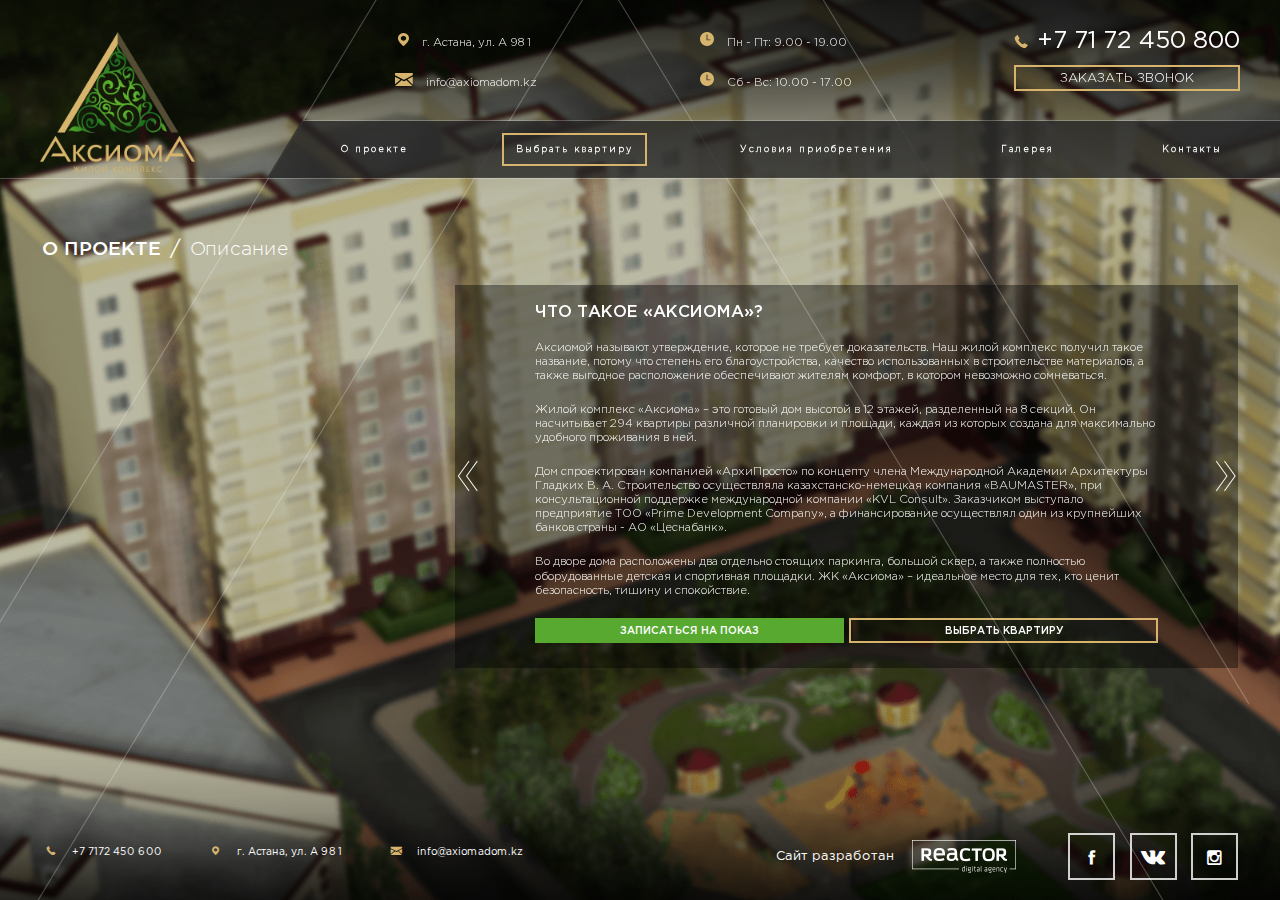
==== about.html @ 6da08bd0 "first commit" ====
<!DOCTYPE html>
<html lang="ru">
  <head>
    <meta charset="utf-8">
    <title>Аксиома</title>
    <meta name="viewport" content="width=device-width, initial-scale=1">
    <link rel="shortcut icon" href="favicon.ico" type="image/x-icon">
    <meta name="format-detection" content="telephone=no">
    <link rel="stylesheet" media="all" href="static/css/style.css">
  </head>
  <body class="is-disabled">
    <div class="wrapper" id="app" ref="body">
      <transition name="fade">
        <div class="preload" v-if="loading">
          <div class="preload__img-wrapper"><img src="./static/img/rings.svg">
          </div>
        </div>
      </transition>
      <header-component></header-component>
      <div class="main">
        <about-root-component></about-root-component>
      </div>
      <footer-component></footer-component>
    </div>
    <script src="https://api-maps.yandex.ru/2.1/?lang=ru_RU" type="text/javascript"></script>
    <script type="text/x-template" id="about">
      <div>
        <div class="about-mask">
        </div>
        <div class="about-wrapper">
          <div class="breadcrumb container">
            <ul class="breadcrumb__list">
              <li class="breadcrumb__item"><a class="breadcrumb__link" href="about.html">о проекте</a>
              </li>
              <li class="breadcrumb__item breadcrumb__item--devider">/
              </li>
              <li class="breadcrumb__item"><span class="breadcrumb__link breadcrumb__link--current" ref="link">[[ title ]]</span>
              </li>
            </ul>
          </div>
          <div class="content container">
            <tabs-component @sendBreadcrumb="title=$event"></tabs-component>
          </div>
        </div>
      </div>
    </script>
    <script type="text/x-template" id="tabs">
      <div class="clearfix main-swiper-wrapper">
        <div class="about-swiper-pagination" @click="emitEvent($event)">
        </div>
        <div class="about-swiper-container swiper-container">
          <div class="about-swiper-container__swiper-wrapper swiper-wrapper"> 
            <div class="about-swiper-container__swiper-slide swiper-slide">
              <about-slide-component>
                <div class="swiper-slide swiper-slide" slot="1">
                  <div class="slide-card">
                    <h1>Что такое «Аксиома»?</h1>
                    <p>Аксиомой называют утверждение, которое не требует доказательств. Наш жилой комплекс получил такое название, потому что степень его благоустройства, качество использованных в строительстве материалов, а также выгодное расположение обеспечивают жителям комфорт, в котором невозможно сомневаться.</p>
                    <p>Жилой комплекс «Аксиома» – это готовый дом высотой в 12 этажей, разделенный на 8 секций. Он насчитывает 294 квартиры различной планировки и площади, каждая из которых создана для максимально удобного проживания в ней.</p>
                    <p>Дом спроектирован компанией «АрхиПросто» по концепту члена Международной Академии Архитектуры Гладких В. А. Cтроительство осуществляла казахстанско-немецкая компания «BAUMASTER», при консультационной поддержке международной компании «KVL Consult». Заказчиком выступало предприятие ТОО «Prime Development Company», а финансирование осуществлял один из крупнейших банков страны - АО «Цеснабанк».</p>
                    <p>Во дворе дома расположены два отдельно стоящих паркинга, большой сквер, а также полностью оборудованные детская и спортивная площадки. ЖК «Аксиома» – идеальное место для тех, кто ценит безопасность, тишину и спокойствие.</p>
                    <div class="slide-card__actions"><a class="slide-card__btn slide-card__btn--order" href="">записаться на показ</a><a class="slide-card__btn slide-card__btn--select" href="">выбрать квартиру</a>
                    </div>
                  </div>
                </div>
                <div class="swiper-slide swiper-slide" slot="2">
                  <div class="slide-card">
                    <h1>БЛАГОУСТРОЙСТВО</h1>
                    <p>ЖК «Аксиома» - это не только надежный и комфортный дом, но и собственный благоустроенный сквер. Здесь можно отдыхать в тени деревьев, сидя на скамейке и любуясь цветущими клумбами, неспешно прогуливаться по мощенным дорожкам или читать любимую книгу в беседке.</p>
                    <ol>
                      <li>Газоны</li>
                      <li>Ландшафтные композиции</li>
                      <li>Лиственные и хвойные деревья</li>
                      <li>Цветочные клумбы</li>
                      <li>Прогулочные дорожки</li>
                      <li>Скамейки и беседки</li>
                    </ol>
                    <div class="slide-card__actions"><a class="slide-card__btn slide-card__btn--order" href="">записаться на показ</a><a class="slide-card__btn slide-card__btn--select" href="">выбрать квартиру</a>
                    </div>
                  </div>
                </div>
                <div class="swiper-slide swiper-slide" slot="3">
                  <div class="slide-card">
                    <h1>Безопасность</h1>
                    <p>Въезд во двор ограничивается при помощи шлагбаумов и круглосуточно контролируется для беспрепятственного доступа в экстренных ситуациях. Сотрудники нашей службы безопасности также следят за безопасностью жителей жилого комплекса и всегда готовы прийти на помощь в случае необходимости.</p>
                    <ol>
                      <li>Тихий район</li>
                      <li>Ночное освещение</li>
                      <li>Собственная служба безопасности</li>
                      <li>Система контроля въезда на территорию жилого комплекса</li>
                      <li>Видеонаблюдение</li>
                    </ol>
                    <div class="slide-card__actions"><a class="slide-card__btn slide-card__btn--order" href="">записаться на показ</a><a class="slide-card__btn slide-card__btn--select" href="">выбрать квартиру</a>
                    </div>
                  </div>
                </div>
                <div class="swiper-slide swiper-slide" slot="4">
                  <div class="slide-card">
                    <h1>Паркинг</h1>
                    <p>Для жителей ЖК «Аксиома» построены два отдельно стоящих четырехэтажных паркинга на 364 места (по 182 в каждом). Это обеспечивает защиту автомобиля от всевозможных повреждений, атмосферных осадков, а также исключает все неудобства, связанные с поиском парковочного места по вечерам.</p>
                    <ol>
                      <li>Современная система вентиляции</li>
                      <li>Видеонаблюдение</li>
                      <li>Пожарная сигнализация</li>
                      <li>Система пожаротушения</li>
                      <li>Просторные места</li>
                      <li>Удобная схема проезда</li>
                      <li>Барьерные ограждения для удобства парковки</li>
                    </ol>
                    <div class="slide-card__actions"><a class="slide-card__btn slide-card__btn--order" href="">записаться на показ</a><a class="slide-card__btn slide-card__btn--select" href="">выбрать квартиру</a>
                    </div>
                  </div>
                </div>
              </about-slide-component>
            </div>
            <div class="about-swiper-container__swiper-slide swiper-slide">
              <about-slide-component>
                <div class="swiper-slide swiper-slide" slot="1">
                  <div class="slide-card">
                    <h1>Школы и детские сады в шаговой доступности</h1>
                    <p>Помимо магазинов, аптек, кафе и ресторанов в районе ЖК «Аксиома» есть несколько детских садов и школ, что очень удобно для семей с детьми – родителям не потребуется много времени, чтобы отвезти своего ребенка на занятия или забрать его после школы или из детского сада.</p>
                    <p>Детские сады: Шабыт, Жансая, Еркем-ай, ясли-сад №69, Мөлдiр, детский-сад №71, Шұғыла, детский-сад №67.</p>
                    <p>Школы: Школа-лицей №74, Школа-лицей №72, Казахско-турецкий лицей «Нұр Орда»</p>
                    <div class="slide-card__actions"><a class="slide-card__btn slide-card__btn--order" href="">записаться на показ</a><a class="slide-card__btn slide-card__btn--select" href="">выбрать квартиру</a>
                    </div>
                  </div>
                </div>
                <div class="swiper-slide swiper-slide" slot="2">
                  <div class="slide-card">
                    <h1>Детская площадка</h1>
                    <p>Двор ЖК «Аксиома» закрыт для автомобилей (кроме экстренных служб и во время переезда жителей). Родителям больше не нужно беспокоиться за безопасность своих детей, которые так любят побегать и поиграть в мяч во дворе.</p>
                    <p>Маленьким жителям понравится играть на детской площадке ЖК «Аксиома». Качели и горки, песочница и карусель, канатные сетки, небольшой домик и даже целый замок с лестницами и спиральными спусками – скучно не будет ни малышам, ни детям постарше.</p>
                    <p>Все конструкции выполнены из качественных материалов, соответствуют всем нормативным требованиям безопасности. Площадка расположена в самом центре двора и хорошо просматривается как с расставленных по периметру скамеек, так и из окон дома.</p>
                    <ol> 
                      <li>Безопасные конструкции</li>
                      <li>Прогулки и игры без оглядки на проезжающие автомобили</li>
                      <li>Отсутствие загазованности и шума</li>
                      <li>Отсутствие стихийных парковок</li>
                    </ol>
                  </div>
                </div>
                <div class="swiper-slide swiper-slide" slot="2">
                  <div class="slide-card">
                    <h1>Спортивная площадка</h1>
                    <p>Во дворе дома оборудована отличная площадка, где и взрослые и дети могут поиграть в любимые игры или устроить настоящие спортивные соревнования. Площадка огорожена высокой сеткой, снабжена баскетбольными кольцами и футбольными воротами. Специальное мягкое покрытие на площадке исключает возможность получения ссадин при падении.</p>
                    <p>Здесь также установлены спортивные снаряды и тренажеры. Есть место и для тех, кто начинает утро с пробежки – огибающая двор по периметру дорожка поможет не только взбодриться и подготовить организм к дальнейшей тренировке, но и подарит великолепные виды на сквер в лучах восходящего солнца.</p>
                  </div>
                </div>
              </about-slide-component>
            </div>
            <div class="about-swiper-container__swiper-slide swiper-slide">
              <about-slide-component>
                <div class="swiper-slide swiper-slide" slot="1">
                  <div class="slide-card">
                    <h1>В 15 минутах езды от центра левого берега </h1>
                    <p>ЖК «Аксиома» расположен в стороне от шумных улиц на пересечении проспекта Р. Кошкарбаева и улицы Сарыколь. В то же время отсюда можно легко и быстро добраться и до административного центра Астаны, и до старого города.</p>
                    <p>Непосредственная близость к «Аллее Тысячелетия» делает данный район крайне привлекательным. Кроме того, неподалеку от жилого комплекса находятся Новая площадь, Дворец Независимости, Пирамида, мечеть Хазрет Султан, Национальный исторический музей и Академия искусств «Шабыт», где можно погулять с семьей в выходные.</p>
                    <div class="slide-card__actions"><a class="slide-card__btn slide-card__btn--order" href="">записаться на показ</a><a class="slide-card__btn slide-card__btn--select" href="">выбрать квартиру</a>
                    </div>
                  </div>
                </div>
                <div class="swiper-slide swiper-slide" slot="2">
                  <div class="slide-card">
                    <h1>как добраться</h1>
                    <div class="slide-card__map-wrapper">
                      <div class="map-container" id="map1" data-center="51.125143, 71.492036"></div>
                    </div>
                    <div class="slide-card__actions"><a class="slide-card__btn slide-card__btn--order" href="">записаться на показ</a><a class="slide-card__btn slide-card__btn--select" href="">выбрать квартиру</a>
                    </div>
                  </div>
                </div>
              </about-slide-component>
            </div>
            <div class="about-swiper-container__swiper-slide swiper-slide">
              <about-slide-component>
                <div class="swiper-slide swiper-slide" slot="1">
                  <div class="slide-card">
                    <h1>Материалы строительства</h1>
                    <p>Из чего сделан дом?</p>
                    <p>- Наружные стены: кирпич, утеплитель</p>
                    <p>Кирпич – долговечный и прочный материал, который в сочетании со специальным утеплителем защитит жильцов от суровых астанинских морозов зимой, а летом обеспечит в квартире прохладу. Благодаря входящим в его состав натуральным веществам кирпич признан одним из самых экологичных стройматериалов.</p>
                    <p>- Стены: кирпич</p>
                    <p>Стены, выполненные из кирпичной кладки толщиной 380-510 мм, прекрасно поглощают звук, ограждая квартиру от соседского шума.</p>
                    <p>- Железобетонные перекрытия</p>
                    <p>Плиты перекрытия из железобетона способны выдерживать огромные нагрузки, они надежны и долговечны. Такое перекрытие также обладает высокими тепло- и звукоизоляционными характеристиками.</p>
                    <p>- Плоская кровля с внутренним водостоком</p>
                    <p>Плоская кровля с внутренним водостоком обеспечивает эффективное отведение воды, а также исключает промерзание системы стока и образование сосулек на крыше дома зимой.</p>
                    <div class="slide-card__actions"><a class="slide-card__btn slide-card__btn--order" href="">записаться на показ</a><a class="slide-card__btn slide-card__btn--select" href="">выбрать квартиру</a>
                    </div>
                  </div>
                </div>
                <div class="swiper-slide swiper-slide" slot="2">
                  <div class="slide-card">
                    <h1>Материалы строительства</h1>
                    <p>- Металлопластиковые окна с тройным остеклением</p>
                    <p>Металлопластиковые окна практически не требуют специального ухода и устойчивы к любым атмосферным воздействиям. Тройное остекление позволяет сохранять максимум тепла, защищает от шума, попадания пыли и влаги.</p>
                    <p>- Декоративные материалы отделки фасада</p>
                    <p>Декоративная штукатурка, гранит и травертин придают зданию эстетичный вид, обладают отличными показателями влаго-, морозо- и теплоустойчивости, а также повышают звукоизоляционные и теплоизоляционные свойства дома.</p>
                    <p>- Декоративные элементы: фибробетон и сталь</p>
                    <p>Декоративные элементы из фибробетона и стали подчеркивают индивидуальный стиль жилого комплекса.</p>
                    <div class="slide-card__actions"><a class="slide-card__btn slide-card__btn--order" href="">записаться на показ</a><a class="slide-card__btn slide-card__btn--select" href="">выбрать квартиру</a>
                    </div>
                  </div>
                </div>
                <div class="swiper-slide swiper-slide" slot="3">
                  <div class="slide-card">
                    <h1>Фасад</h1>
                    <p>Построенный в стиле конструктивизма ЖК «Аксиома» выглядит смело и масштабно. Внешний облик здания создан без излишних декоративных деталей, не несущих функциональной нагрузки. Простота форм и приятные глазу естественные оттенки как нельзя лучше передают основные характеристики жилого комплекса – комфорт, тепло и уют.</p>
                    <div class="slide-card__actions"><a class="slide-card__btn slide-card__btn--order" href="">записаться на показ</a><a class="slide-card__btn slide-card__btn--select" href="">выбрать квартиру</a>
                    </div>
                  </div>
                </div>
              </about-slide-component>
            </div>
            <div class="about-swiper-container__swiper-slide swiper-slide">
              <about-slide-component>
                <div class="swiper-slide swiper-slide" slot="1">
                  <div class="slide-card">
                    <h1>генеральный план</h1>
                    <div class="slide-card__cards-row clearfix">
                      <div class="slide-card__card"><i class="icon-cart"></i><span>Торговые центры</span>
                      </div>
                      <div class="slide-card__card"><i class="icon-park"></i><span>Парковые зоны</span>
                      </div>
                      <div class="slide-card__card"><i class="icon-bank"></i><span>Отделения банков</span>
                      </div>
                      <div class="slide-card__card"><i class="icon-child"></i><span>Детские сады</span>
                      </div>
                      <div class="slide-card__card"><i class="icon-meal"></i><span>Кафе и рестораны</span>
                      </div>
                      <div class="slide-card__card"><i class="icon-post"></i><span>Почтовые отделения</span>
                      </div>
                      <div class="slide-card__card"><i class="icon-school"></i><span>Школы</span>
                      </div>
                      <div class="slide-card__card"><i class="icon-shop"></i><span>Продуктовые магазины</span>
                      </div>
                    </div>
                    <div class="slide-card__actions"><a class="slide-card__btn slide-card__btn--order" href="">записаться на показ</a><a class="slide-card__btn slide-card__btn--select" href="">выбрать квартиру</a>
                    </div>
                  </div>
                </div>
              </about-slide-component>
            </div>
            <div class="about-swiper-container__swiper-slide swiper-slide">
              <about-slide-component>
                <div class="swiper-slide swiper-slide" slot="1">
                  <div class="slide-card">
                    <h1>партнеры</h1>
                    <div class="slide-card__partners-row">
                      <div class="slide-card__partner"><img class="slide-card__img" src="./static/img/cesna.png" alt="" role="presentation"/>
                      </div>
                      <div class="slide-card__partner"><img class="slide-card__img" src="./static/img/bau.png" alt="" role="presentation"/>
                      </div>
                      <div class="slide-card__partner"><img class="slide-card__img" src="./static/img/kvl.png" alt="" role="presentation"/>
                      </div>
                      <div class="slide-card__partner"><img class="slide-card__img" src="./static/img/yesil.png" alt="" role="presentation"/>
                      </div>
                    </div>
                    <div class="slide-card__actions"><a class="slide-card__btn slide-card__btn--order" href="">записаться на показ</a><a class="slide-card__btn slide-card__btn--select" href="">выбрать квартиру</a>
                    </div>
                  </div>
                </div>
              </about-slide-component>
            </div>
          </div>
        </div>
      </div>
    </script>
    <template id="slide-template">
      <div class="swiper-wrap">
        <div class="horizontal-swiper swiper-container">
          <div class="horizontal-swiper__swiper-wrapper swiper-wrapper" ref="slider">
            <slot v-for="(value, i) in 10" :name="i"></slot>
          </div>
        </div><i class="swiper-wrap__icon swiper-wrap__icon--prev icon-arrow-left" v-show="ref &gt; 1"></i><i class="swiper-wrap__icon swiper-wrap__icon--next icon-arrow-right" v-show="ref &gt; 1 "></i>
      </div>
    </template>
    <script type="text/x-template" id="header">
      <div class="header-wrapper">
        <div class="header clearfix"><a class="header__logo-wrapper" href="index.html"><img class="header__logo" src="./static/img/logo.png" alt="" role="presentation"/></a>
          <div class="aside">
            <div class="info">
              <div class="info__part">
                <div class="info__item"><i class="icon-pin"></i>г. Астана, ул. А 98 1
                </div>
                <div class="info__item"><i class="icon-email"></i>info@axiomadom.kz
                </div>
              </div>
              <div class="info__part">
                <div class="info__item"><i class="icon-time"></i>Пн - Пт: 9.00 - 19.00
                </div>
                <div class="info__item"><i class="icon-time"></i>Сб - Вс: 10.00 - 17.00
                </div>
              </div>
              <div class="book clearfix">
                <div class="book__tel"><i class="icon-call"></i>+7 71 72 450 800
                </div><a class="book__callback">заказать звонок</a>
              </div>
            </div>
            <div class="aside__nav-wrapper"><a class="aside__toggle" @click.prevent="toggleActive = !toggleActive" :class="{&quot;is-active&quot;: toggleActive}"><i class="icon-menu-toggle"></i></a>
              <div class="aside__nav" :class="{&quot;is-active&quot;:toggleActive}"><a class="aside__link" href="about.html" v-if="getWidth &gt;= 1200 || toggleActive">О проекте</a><a class="aside__link is-active" href="plan.html" v-if="getWidth &gt;= 1200 || toggleActive">Выбрать квартиру</a><a class="aside__link" href="conditions.html" v-if="getWidth &gt;= 1200 || toggleActive">Условия приобретения </a><a class="aside__link" href="gallery.html" v-if="getWidth &gt;= 1200 || toggleActive">Галерея</a><a class="aside__link" href="contacts.html" v-if="getWidth &gt;= 1200 || toggleActive">Контакты</a>
              </div>
            </div>
          </div>
        </div>
      </div>
    </script>
    <script type="text/x-template" id="footer-component">
      <div class="footer clearfix container">
        <div class="contacts">
          <div class="contacts__contact"><span> <i class="icon-call"></i></span>+7 7172 450 600
          </div>
          <div class="contacts__contact"><span> <i class="icon-pin"></i></span>г. Астана, ул. А 98 1
          </div>
          <div class="contacts__contact"><span> <i class="icon-email"></i></span>info@axiomadom.kz
          </div>
        </div>
        <div class="socials"><a class="socials__link" href="https://www.facebook.com/axioma.dom/?fref=ts" target="_blank"><i class="icon-f"></i></a><a class="socials__link" href="" target="_blank"><i class="icon-vk"></i></a><a class="socials__link" href="https://www.instagram.com/axioma.dom/" target="_blank"><i class="icon-insta"></i></a>
        </div>
        <div class="developers">
          <div class="developers__developers"> <span>Сайт разработан</span><a href="" target="_blank"><img class="icon-reactor" src="./static/img/reactor.png"></a>
          </div>
        </div>
      </div>
    </script>
    <script src="static/js/app.js"></script>
  </body>
</html>
---- static/css/style.css ----
.slick-slider{position:relative;display:block;box-sizing:border-box;-webkit-user-select:none;-moz-user-select:none;-ms-user-select:none;user-select:none;-webkit-touch-callout:none;-khtml-user-select:none;-ms-touch-action:pan-y;touch-action:pan-y;-webkit-tap-highlight-color:transparent}.slick-list{position:relative;display:block;overflow:hidden;margin:0;padding:0}.slick-list:focus{outline:0}.slick-list.dragging{cursor:pointer;cursor:hand}.slick-slider .slick-list,.slick-slider .slick-track{-webkit-transform:translate3d(0,0,0);-moz-transform:translate3d(0,0,0);-ms-transform:translate3d(0,0,0);-o-transform:translate3d(0,0,0);transform:translate3d(0,0,0)}.slick-track{position:relative;top:0;left:0;display:block;margin-left:auto;margin-right:auto}.slick-track:after,.slick-track:before{display:table;content:''}.slick-track:after{clear:both}.slick-loading .slick-track{visibility:hidden}.slick-slide{display:none;float:left;height:100%;min-height:1px}[dir=rtl] .slick-slide{float:right}.slick-slide img{display:block}.slick-slide.slick-loading img{display:none}.slick-slide.dragging img{pointer-events:none}.slick-initialized .slick-slide{display:block}.slick-loading .slick-slide{visibility:hidden}.slick-vertical .slick-slide{display:block;height:auto;border:1px solid transparent}.slick-arrow.slick-hidden{display:none}@font-face{font-family:'Gotham Pro Regular';src:url(fonts/GothamPro.eot);src:url(fonts/GothamPro.eot?#iefix) format('embedded-opentype'),url(fonts/GothamPro.woff2) format('woff2'),url(fonts/GothamPro.woff) format('woff'),url(fonts/GothamPro.ttf) format('truetype'),url(fonts/GothamPro.svg#GothamPro) format('svg');font-weight:400;font-style:normal}@font-face{font-family:'Gotham Pro Light';src:url(fonts/GothamPro-Light.eot);src:url(fonts/GothamPro-Light.eot?#iefix) format('embedded-opentype'),url(fonts/GothamPro-Light.woff2) format('woff2'),url(fonts/GothamPro-Light.woff) format('woff'),url(fonts/GothamPro-Light.ttf) format('truetype'),url(fonts/GothamPro-Light.svg#GothamPro-Light) format('svg');font-weight:300;font-style:normal}@font-face{font-family:'Gotham Pro Black';src:url(fonts/GothamPro-Black.eot);src:url(fonts/GothamPro-Black.eot?#iefix) format('embedded-opentype'),url(fonts/GothamPro-Black.woff2) format('woff2'),url(fonts/GothamPro-Black.woff) format('woff'),url(fonts/GothamPro-Black.ttf) format('truetype'),url(fonts/GothamPro-Black.svg#GothamPro-Black) format('svg');font-weight:900;font-style:normal}@font-face{font-family:'Gotham Pro Bold';src:url(fonts/GothamPro-Bold.eot);src:url(fonts/GothamPro-Bold.eot?#iefix) format('embedded-opentype'),url(fonts/GothamPro-Bold.woff2) format('woff2'),url(fonts/GothamPro-Bold.woff) format('woff'),url(fonts/GothamPro-Bold.ttf) format('truetype'),url(fonts/GothamPro-Bold.svg#GothamPro-Bold) format('svg');font-weight:700;font-style:normal}@font-face{font-family:'Gotham Pro Medium';src:url(fonts/GothamPro-Medium.eot);src:url(fonts/GothamPro-Medium.eot?#iefix) format('embedded-opentype'),url(fonts/GothamPro-Medium.woff2) format('woff2'),url(fonts/GothamPro-Medium.woff) format('woff'),url(fonts/GothamPro-Medium.ttf) format('truetype'),url(fonts/GothamPro-Medium.svg#GothamPro-Medium) format('svg');font-weight:500;font-style:normal}@font-face{font-family:svgfont;src:url(fonts/svgfont.eot);src:url(fonts/svgfont.eot?#iefix) format('eot'),url(fonts/svgfont.woff) format('woff'),url(fonts/svgfont.woff2) format('woff2'),url(fonts/svgfont.ttf) format('truetype');font-weight:400;font-style:normal}.icon,[class*=" icon-"],[class^=icon-]{font-family:svgfont;font-style:normal;font-weight:400;text-rendering:auto;speak:none;line-height:1;-webkit-font-smoothing:antialiased;-moz-osx-font-smoothing:grayscale}.icon,[class*=" icon-"],[class^=icon-]{display:inline-block}.icon-pin:before{content:"\EA01"}.icon-email:before{content:"\EA02"}.icon-time:before{content:"\EA03"}.icon-calc:before{content:"\EA04"}.icon-appartment:before{content:"\EA05"}.icon-call:before{content:"\EA06"}.icon-f:before{content:"\EA07"}.icon-vk:before{content:"\EA08"}.icon-insta:before{content:"\EA09"}.icon-menu-toggle:before{content:"\EA0A"}.icon-reactor:before{content:"\EA0B"}.icon-arrow-left:before{content:"\EA0C"}.icon-arrow-right:before{content:"\EA0D"}.icon-sport:before{content:"\EA0E"}.icon-game:before{content:"\EA0F"}.icon-parking:before{content:"\EA10"}.icon-child:before{content:"\EA11"}.icon-school:before{content:"\EA12"}.icon-market:before{content:"\EA13"}.icon-bank:before{content:"\EA14"}.icon-cart:before{content:"\EA15"}.icon-meal:before{content:"\EA16"}.icon-park:before{content:"\EA17"}.icon-post:before{content:"\EA18"}.icon-shop:before{content:"\EA19"}.icon-house:before{content:"\EA1A"}.icon-key:before{content:"\EA1B"}.icon-sand:before{content:"\EA1C"}.icon-gallery--right:before{content:"\EA1D"}.icon-gallery--left:before{content:"\EA1E"}.icon-section-1:before{content:"\EA1F"}.icon-section-2:before{content:"\EA20"}.icon-section-3:before{content:"\EA21"}.icon-section-4:before{content:"\EA22"}.icon-section-5:before{content:"\EA23"}.icon-section-6:before{content:"\EA24"}.icon-section-7:before{content:"\EA25"}.icon-section-8:before{content:"\EA26"}@font-face{font-family:'Gotham Pro Regular';src:url(fonts/GothamPro.eot);src:url(fonts/GothamPro.eot?#iefix) format('embedded-opentype'),url(fonts/GothamPro.woff2) format('woff2'),url(fonts/GothamPro.woff) format('woff'),url(fonts/GothamPro.ttf) format('truetype'),url(fonts/GothamPro.svg#GothamPro) format('svg');font-weight:400;font-style:normal}@font-face{font-family:'Gotham Pro Light';src:url(fonts/GothamPro-Light.eot);src:url(fonts/GothamPro-Light.eot?#iefix) format('embedded-opentype'),url(fonts/GothamPro-Light.woff2) format('woff2'),url(fonts/GothamPro-Light.woff) format('woff'),url(fonts/GothamPro-Light.ttf) format('truetype'),url(fonts/GothamPro-Light.svg#GothamPro-Light) format('svg');font-weight:300;font-style:normal}@font-face{font-family:'Gotham Pro Black';src:url(fonts/GothamPro-Black.eot);src:url(fonts/GothamPro-Black.eot?#iefix) format('embedded-opentype'),url(fonts/GothamPro-Black.woff2) format('woff2'),url(fonts/GothamPro-Black.woff) format('woff'),url(fonts/GothamPro-Black.ttf) format('truetype'),url(fonts/GothamPro-Black.svg#GothamPro-Black) format('svg');font-weight:900;font-style:normal}@font-face{font-family:'Gotham Pro Bold';src:url(fonts/GothamPro-Bold.eot);src:url(fonts/GothamPro-Bold.eot?#iefix) format('embedded-opentype'),url(fonts/GothamPro-Bold.woff2) format('woff2'),url(fonts/GothamPro-Bold.woff) format('woff'),url(fonts/GothamPro-Bold.ttf) format('truetype'),url(fonts/GothamPro-Bold.svg#GothamPro-Bold) format('svg');font-weight:700;font-style:normal}@font-face{font-family:'Gotham Pro Medium';src:url(fonts/GothamPro-Medium.eot);src:url(fonts/GothamPro-Medium.eot?#iefix) format('embedded-opentype'),url(fonts/GothamPro-Medium.woff2) format('woff2'),url(fonts/GothamPro-Medium.woff) format('woff'),url(fonts/GothamPro-Medium.ttf) format('truetype'),url(fonts/GothamPro-Medium.svg#GothamPro-Medium) format('svg');font-weight:500;font-style:normal}.swiper-container{margin-left:auto;margin-right:auto;position:relative;overflow:hidden;z-index:1}.swiper-container-no-flexbox .swiper-slide{float:left}.swiper-container-vertical>.swiper-wrapper{-webkit-box-orient:vertical;-ms-flex-direction:column;-webkit-flex-direction:column;flex-direction:column}.swiper-wrapper{position:relative;width:100%;height:100%;z-index:1;display:-webkit-box;display:-ms-flexbox;display:-webkit-flex;display:flex;-webkit-transition-property:-webkit-transform;-o-transition-property:-o-transform;transition-property:-webkit-transform;-o-transition-property:transform;transition-property:transform;transition-property:transform,-webkit-transform;-webkit-box-sizing:content-box;box-sizing:content-box}.swiper-container-android .swiper-slide,.swiper-wrapper{-webkit-transform:translate3d(0,0,0);-ms-transform:translate3d(0,0,0);transform:translate3d(0,0,0)}.swiper-container-multirow>.swiper-wrapper{-webkit-box-lines:multiple;-moz-box-lines:multiple;-ms-flex-wrap:wrap;-webkit-flex-wrap:wrap;flex-wrap:wrap}.swiper-container-free-mode>.swiper-wrapper{-webkit-transition-timing-function:ease-out;-o-transition-timing-function:ease-out;transition-timing-function:ease-out;margin:0 auto}.swiper-slide{-webkit-flex-shrink:0;-ms-flex:0 0 auto;-ms-flex-negative:0;flex-shrink:0;width:100%;height:100%;position:relative}.swiper-container-autoheight,.swiper-container-autoheight .swiper-slide{height:auto}.swiper-container-autoheight .swiper-wrapper{-webkit-box-align:start;-ms-flex-align:start;-webkit-align-items:flex-start;align-items:flex-start;-webkit-transition-property:-webkit-transform,height;-o-transition-property:-o-transform;-webkit-transition-property:height,-webkit-transform;transition-property:height,-webkit-transform;-o-transition-property:transform,height;transition-property:transform,height;transition-property:transform,height,-webkit-transform}.swiper-container .swiper-notification{position:absolute;left:0;top:0;pointer-events:none;opacity:0;z-index:-1000}.swiper-wp8-horizontal{-ms-touch-action:pan-y;touch-action:pan-y}.swiper-wp8-vertical{-ms-touch-action:pan-x;touch-action:pan-x}.swiper-button-next,.swiper-button-prev{position:absolute;top:50%;width:27px;height:44px;margin-top:-22px;z-index:10;cursor:pointer;-webkit-background-size:27px 44px;background-size:27px 44px;background-position:center;background-repeat:no-repeat}.swiper-button-next.swiper-button-disabled,.swiper-button-prev.swiper-button-disabled{opacity:.35;cursor:auto;pointer-events:none}.swiper-button-prev,.swiper-container-rtl .swiper-button-next{background-image:url("data:image/svg+xml;charset=utf-8,%3Csvg%20xmlns%3D'http%3A%2F%2Fwww.w3.org%2F2000%2Fsvg'%20viewBox%3D'0%200%2027%2044'%3E%3Cpath%20d%3D'M0%2C22L22%2C0l2.1%2C2.1L4.2%2C22l19.9%2C19.9L22%2C44L0%2C22L0%2C22L0%2C22z'%20fill%3D'%23007aff'%2F%3E%3C%2Fsvg%3E");left:10px;right:auto}.swiper-button-prev.swiper-button-black,.swiper-container-rtl .swiper-button-next.swiper-button-black{background-image:url("data:image/svg+xml;charset=utf-8,%3Csvg%20xmlns%3D'http%3A%2F%2Fwww.w3.org%2F2000%2Fsvg'%20viewBox%3D'0%200%2027%2044'%3E%3Cpath%20d%3D'M0%2C22L22%2C0l2.1%2C2.1L4.2%2C22l19.9%2C19.9L22%2C44L0%2C22L0%2C22L0%2C22z'%20fill%3D'%23000000'%2F%3E%3C%2Fsvg%3E")}.swiper-button-prev.swiper-button-white,.swiper-container-rtl .swiper-button-next.swiper-button-white{background-image:url("data:image/svg+xml;charset=utf-8,%3Csvg%20xmlns%3D'http%3A%2F%2Fwww.w3.org%2F2000%2Fsvg'%20viewBox%3D'0%200%2027%2044'%3E%3Cpath%20d%3D'M0%2C22L22%2C0l2.1%2C2.1L4.2%2C22l19.9%2C19.9L22%2C44L0%2C22L0%2C22L0%2C22z'%20fill%3D'%23ffffff'%2F%3E%3C%2Fsvg%3E")}.swiper-button-next,.swiper-container-rtl .swiper-button-prev{background-image:url("data:image/svg+xml;charset=utf-8,%3Csvg%20xmlns%3D'http%3A%2F%2Fwww.w3.org%2F2000%2Fsvg'%20viewBox%3D'0%200%2027%2044'%3E%3Cpath%20d%3D'M27%2C22L27%2C22L5%2C44l-2.1-2.1L22.8%2C22L2.9%2C2.1L5%2C0L27%2C22L27%2C22z'%20fill%3D'%23007aff'%2F%3E%3C%2Fsvg%3E");right:10px;left:auto}.swiper-button-next.swiper-button-black,.swiper-container-rtl .swiper-button-prev.swiper-button-black{background-image:url("data:image/svg+xml;charset=utf-8,%3Csvg%20xmlns%3D'http%3A%2F%2Fwww.w3.org%2F2000%2Fsvg'%20viewBox%3D'0%200%2027%2044'%3E%3Cpath%20d%3D'M27%2C22L27%2C22L5%2C44l-2.1-2.1L22.8%2C22L2.9%2C2.1L5%2C0L27%2C22L27%2C22z'%20fill%3D'%23000000'%2F%3E%3C%2Fsvg%3E")}.swiper-button-next.swiper-button-white,.swiper-container-rtl .swiper-button-prev.swiper-button-white{background-image:url("data:image/svg+xml;charset=utf-8,%3Csvg%20xmlns%3D'http%3A%2F%2Fwww.w3.org%2F2000%2Fsvg'%20viewBox%3D'0%200%2027%2044'%3E%3Cpath%20d%3D'M27%2C22L27%2C22L5%2C44l-2.1-2.1L22.8%2C22L2.9%2C2.1L5%2C0L27%2C22L27%2C22z'%20fill%3D'%23ffffff'%2F%3E%3C%2Fsvg%3E")}.swiper-pagination{position:absolute;text-align:center;-webkit-transition:.3s;-o-transition:.3s;transition:.3s;-webkit-transform:translate3d(0,0,0);-ms-transform:translate3d(0,0,0);transform:translate3d(0,0,0);z-index:10}.swiper-pagination.swiper-pagination-hidden{opacity:0}.swiper-container-horizontal>.swiper-pagination-bullets,.swiper-pagination-custom,.swiper-pagination-fraction{bottom:10px;left:0;width:100%}.swiper-pagination-bullet{width:8px;height:8px;display:inline-block;-webkit-border-radius:100%;border-radius:100%;background:#000;opacity:.2}button.swiper-pagination-bullet{border:none;margin:0;padding:0;-webkit-box-shadow:none;box-shadow:none;-moz-appearance:none;-ms-appearance:none;-webkit-appearance:none;appearance:none}.swiper-pagination-clickable .swiper-pagination-bullet{cursor:pointer}.swiper-pagination-white .swiper-pagination-bullet{background:#fff}.swiper-pagination-bullet-active{opacity:1;background:#007aff}.swiper-pagination-white .swiper-pagination-bullet-active{background:#fff}.swiper-pagination-black .swiper-pagination-bullet-active{background:#000}.swiper-container-vertical>.swiper-pagination-bullets{right:10px;top:50%;-webkit-transform:translate3d(0,-50%,0);-ms-transform:translate3d(0,-50%,0);transform:translate3d(0,-50%,0)}.swiper-container-vertical>.swiper-pagination-bullets .swiper-pagination-bullet{margin:5px 0;display:block}.swiper-container-horizontal>.swiper-pagination-bullets .swiper-pagination-bullet{margin:0 5px}.swiper-pagination-progress{background:rgba(0,0,0,.25);position:absolute}.swiper-pagination-progress .swiper-pagination-progressbar{background:#007aff;position:absolute;left:0;top:0;width:100%;height:100%;-webkit-transform:scale(0);-ms-transform:scale(0);transform:scale(0);-webkit-transform-origin:left top;-ms-transform-origin:left top;transform-origin:left top}.swiper-container-rtl .swiper-pagination-progress .swiper-pagination-progressbar{-webkit-transform-origin:right top;-ms-transform-origin:right top;transform-origin:right top}.swiper-container-horizontal>.swiper-pagination-progress{width:100%;height:4px;left:0;top:0}.swiper-container-vertical>.swiper-pagination-progress{width:4px;height:100%;left:0;top:0}.swiper-pagination-progress.swiper-pagination-white{background:rgba(255,255,255,.5)}.swiper-pagination-progress.swiper-pagination-white .swiper-pagination-progressbar{background:#fff}.swiper-pagination-progress.swiper-pagination-black .swiper-pagination-progressbar{background:#000}.swiper-container-3d{-webkit-perspective:1200px;-o-perspective:1200px;perspective:1200px}.swiper-container-3d .swiper-cube-shadow,.swiper-container-3d .swiper-slide,.swiper-container-3d .swiper-slide-shadow-bottom,.swiper-container-3d .swiper-slide-shadow-left,.swiper-container-3d .swiper-slide-shadow-right,.swiper-container-3d .swiper-slide-shadow-top,.swiper-container-3d .swiper-wrapper{-webkit-transform-style:preserve-3d;transform-style:preserve-3d}.swiper-container-3d .swiper-slide-shadow-bottom,.swiper-container-3d .swiper-slide-shadow-left,.swiper-container-3d .swiper-slide-shadow-right,.swiper-container-3d .swiper-slide-shadow-top{position:absolute;left:0;top:0;width:100%;height:100%;pointer-events:none;z-index:10}.swiper-container-3d .swiper-slide-shadow-left{background-image:-webkit-gradient(linear,left top,right top,from(rgba(0,0,0,.5)),to(rgba(0,0,0,0)));background-image:-webkit-linear-gradient(right,rgba(0,0,0,.5),rgba(0,0,0,0));background-image:-o-linear-gradient(right,rgba(0,0,0,.5),rgba(0,0,0,0));background-image:-webkit-gradient(linear,right top,left top,from(rgba(0,0,0,.5)),to(rgba(0,0,0,0)));background-image:linear-gradient(to left,rgba(0,0,0,.5),rgba(0,0,0,0))}.swiper-container-3d .swiper-slide-shadow-right{background-image:-webkit-gradient(linear,right top,left top,from(rgba(0,0,0,.5)),to(rgba(0,0,0,0)));background-image:-webkit-linear-gradient(left,rgba(0,0,0,.5),rgba(0,0,0,0));background-image:-o-linear-gradient(left,rgba(0,0,0,.5),rgba(0,0,0,0));background-image:-webkit-gradient(linear,left top,right top,from(rgba(0,0,0,.5)),to(rgba(0,0,0,0)));background-image:linear-gradient(to right,rgba(0,0,0,.5),rgba(0,0,0,0))}.swiper-container-3d .swiper-slide-shadow-top{background-image:-webkit-gradient(linear,left top,left bottom,from(rgba(0,0,0,.5)),to(rgba(0,0,0,0)));background-image:-webkit-linear-gradient(bottom,rgba(0,0,0,.5),rgba(0,0,0,0));background-image:-o-linear-gradient(bottom,rgba(0,0,0,.5),rgba(0,0,0,0));background-image:-webkit-gradient(linear,left bottom,left top,from(rgba(0,0,0,.5)),to(rgba(0,0,0,0)));background-image:linear-gradient(to top,rgba(0,0,0,.5),rgba(0,0,0,0))}.swiper-container-3d .swiper-slide-shadow-bottom{background-image:-webkit-gradient(linear,left bottom,left top,from(rgba(0,0,0,.5)),to(rgba(0,0,0,0)));background-image:-webkit-linear-gradient(top,rgba(0,0,0,.5),rgba(0,0,0,0));background-image:-o-linear-gradient(top,rgba(0,0,0,.5),rgba(0,0,0,0));background-image:-webkit-gradient(linear,left top,left bottom,from(rgba(0,0,0,.5)),to(rgba(0,0,0,0)));background-image:linear-gradient(to bottom,rgba(0,0,0,.5),rgba(0,0,0,0))}.swiper-container-coverflow .swiper-wrapper,.swiper-container-flip .swiper-wrapper{-ms-perspective:1200px}.swiper-container-cube,.swiper-container-flip{overflow:visible}.swiper-container-cube .swiper-slide,.swiper-container-flip .swiper-slide{pointer-events:none;-webkit-backface-visibility:hidden;backface-visibility:hidden;z-index:1}.swiper-container-cube .swiper-slide .swiper-slide,.swiper-container-flip .swiper-slide .swiper-slide{pointer-events:none}.swiper-container-cube .swiper-slide-active,.swiper-container-cube .swiper-slide-active .swiper-slide-active,.swiper-container-flip .swiper-slide-active,.swiper-container-flip .swiper-slide-active .swiper-slide-active{pointer-events:auto}.swiper-container-cube .swiper-slide-shadow-bottom,.swiper-container-cube .swiper-slide-shadow-left,.swiper-container-cube .swiper-slide-shadow-right,.swiper-container-cube .swiper-slide-shadow-top,.swiper-container-flip .swiper-slide-shadow-bottom,.swiper-container-flip .swiper-slide-shadow-left,.swiper-container-flip .swiper-slide-shadow-right,.swiper-container-flip .swiper-slide-shadow-top{z-index:0;-webkit-backface-visibility:hidden;backface-visibility:hidden}.swiper-container-cube .swiper-slide{visibility:hidden;-webkit-transform-origin:0 0;-ms-transform-origin:0 0;transform-origin:0 0;width:100%;height:100%}.swiper-container-cube.swiper-container-rtl .swiper-slide{-webkit-transform-origin:100% 0;-ms-transform-origin:100% 0;transform-origin:100% 0}.swiper-container-cube .swiper-slide-active,.swiper-container-cube .swiper-slide-next,.swiper-container-cube .swiper-slide-next+.swiper-slide,.swiper-container-cube .swiper-slide-prev{pointer-events:auto;visibility:visible}.swiper-container-cube .swiper-cube-shadow{position:absolute;left:0;bottom:0;width:100%;height:100%;background:#000;opacity:.6;-webkit-filter:blur(50px);filter:blur(50px);z-index:0}.swiper-container-fade.swiper-container-free-mode .swiper-slide{-webkit-transition-timing-function:ease-out;-o-transition-timing-function:ease-out;transition-timing-function:ease-out}.swiper-container-fade .swiper-slide{pointer-events:none;-webkit-transition-property:opacity;-o-transition-property:opacity;transition-property:opacity}.swiper-container-fade .swiper-slide .swiper-slide{pointer-events:none}.swiper-container-fade .swiper-slide-active,.swiper-container-fade .swiper-slide-active .swiper-slide-active{pointer-events:auto}.swiper-zoom-container{width:100%;height:100%;display:-webkit-box;display:-ms-flexbox;display:-webkit-flex;display:flex;-webkit-box-pack:center;-ms-flex-pack:center;-webkit-justify-content:center;justify-content:center;-webkit-box-align:center;-ms-flex-align:center;-webkit-align-items:center;align-items:center;text-align:center}.swiper-zoom-container>canvas,.swiper-zoom-container>img,.swiper-zoom-container>svg{max-width:100%;max-height:100%;-o-object-fit:contain;object-fit:contain}.swiper-scrollbar{-webkit-border-radius:10px;border-radius:10px;position:relative;-ms-touch-action:none;background:rgba(0,0,0,.1)}.swiper-container-horizontal>.swiper-scrollbar{position:absolute;left:1%;bottom:3px;z-index:50;height:5px;width:98%}.swiper-container-vertical>.swiper-scrollbar{position:absolute;right:3px;top:1%;z-index:50;width:5px;height:98%}.swiper-scrollbar-drag{height:100%;width:100%;position:relative;background:rgba(0,0,0,.5);-webkit-border-radius:10px;border-radius:10px;left:0;top:0}.swiper-scrollbar-cursor-drag{cursor:move}.swiper-lazy-preloader{width:42px;height:42px;position:absolute;left:50%;top:50%;margin-left:-21px;margin-top:-21px;z-index:10;-webkit-transform-origin:50%;-ms-transform-origin:50%;transform-origin:50%;-webkit-animation:swiper-preloader-spin 1s steps(12,end) infinite;animation:swiper-preloader-spin 1s steps(12,end) infinite}.swiper-lazy-preloader:after{display:block;content:"";width:100%;height:100%;background-image:url("data:image/svg+xml;charset=utf-8,%3Csvg%20viewBox%3D'0%200%20120%20120'%20xmlns%3D'http%3A%2F%2Fwww.w3.org%2F2000%2Fsvg'%20xmlns%3Axlink%3D'http%3A%2F%2Fwww.w3.org%2F1999%2Fxlink'%3E%3Cdefs%3E%3Cline%20id%3D'l'%20x1%3D'60'%20x2%3D'60'%20y1%3D'7'%20y2%3D'27'%20stroke%3D'%236c6c6c'%20stroke-width%3D'11'%20stroke-linecap%3D'round'%2F%3E%3C%2Fdefs%3E%3Cg%3E%3Cuse%20xlink%3Ahref%3D'%23l'%20opacity%3D'.27'%2F%3E%3Cuse%20xlink%3Ahref%3D'%23l'%20opacity%3D'.27'%20transform%3D'rotate(30%2060%2C60)'%2F%3E%3Cuse%20xlink%3Ahref%3D'%23l'%20opacity%3D'.27'%20transform%3D'rotate(60%2060%2C60)'%2F%3E%3Cuse%20xlink%3Ahref%3D'%23l'%20opacity%3D'.27'%20transform%3D'rotate(90%2060%2C60)'%2F%3E%3Cuse%20xlink%3Ahref%3D'%23l'%20opacity%3D'.27'%20transform%3D'rotate(120%2060%2C60)'%2F%3E%3Cuse%20xlink%3Ahref%3D'%23l'%20opacity%3D'.27'%20transform%3D'rotate(150%2060%2C60)'%2F%3E%3Cuse%20xlink%3Ahref%3D'%23l'%20opacity%3D'.37'%20transform%3D'rotate(180%2060%2C60)'%2F%3E%3Cuse%20xlink%3Ahref%3D'%23l'%20opacity%3D'.46'%20transform%3D'rotate(210%2060%2C60)'%2F%3E%3Cuse%20xlink%3Ahref%3D'%23l'%20opacity%3D'.56'%20transform%3D'rotate(240%2060%2C60)'%2F%3E%3Cuse%20xlink%3Ahref%3D'%23l'%20opacity%3D'.66'%20transform%3D'rotate(270%2060%2C60)'%2F%3E%3Cuse%20xlink%3Ahref%3D'%23l'%20opacity%3D'.75'%20transform%3D'rotate(300%2060%2C60)'%2F%3E%3Cuse%20xlink%3Ahref%3D'%23l'%20opacity%3D'.85'%20transform%3D'rotate(330%2060%2C60)'%2F%3E%3C%2Fg%3E%3C%2Fsvg%3E");background-position:50%;-webkit-background-size:100%;background-size:100%;background-repeat:no-repeat}.swiper-lazy-preloader-white:after{background-image:url("data:image/svg+xml;charset=utf-8,%3Csvg%20viewBox%3D'0%200%20120%20120'%20xmlns%3D'http%3A%2F%2Fwww.w3.org%2F2000%2Fsvg'%20xmlns%3Axlink%3D'http%3A%2F%2Fwww.w3.org%2F1999%2Fxlink'%3E%3Cdefs%3E%3Cline%20id%3D'l'%20x1%3D'60'%20x2%3D'60'%20y1%3D'7'%20y2%3D'27'%20stroke%3D'%23fff'%20stroke-width%3D'11'%20stroke-linecap%3D'round'%2F%3E%3C%2Fdefs%3E%3Cg%3E%3Cuse%20xlink%3Ahref%3D'%23l'%20opacity%3D'.27'%2F%3E%3Cuse%20xlink%3Ahref%3D'%23l'%20opacity%3D'.27'%20transform%3D'rotate(30%2060%2C60)'%2F%3E%3Cuse%20xlink%3Ahref%3D'%23l'%20opacity%3D'.27'%20transform%3D'rotate(60%2060%2C60)'%2F%3E%3Cuse%20xlink%3Ahref%3D'%23l'%20opacity%3D'.27'%20transform%3D'rotate(90%2060%2C60)'%2F%3E%3Cuse%20xlink%3Ahref%3D'%23l'%20opacity%3D'.27'%20transform%3D'rotate(120%2060%2C60)'%2F%3E%3Cuse%20xlink%3Ahref%3D'%23l'%20opacity%3D'.27'%20transform%3D'rotate(150%2060%2C60)'%2F%3E%3Cuse%20xlink%3Ahref%3D'%23l'%20opacity%3D'.37'%20transform%3D'rotate(180%2060%2C60)'%2F%3E%3Cuse%20xlink%3Ahref%3D'%23l'%20opacity%3D'.46'%20transform%3D'rotate(210%2060%2C60)'%2F%3E%3Cuse%20xlink%3Ahref%3D'%23l'%20opacity%3D'.56'%20transform%3D'rotate(240%2060%2C60)'%2F%3E%3Cuse%20xlink%3Ahref%3D'%23l'%20opacity%3D'.66'%20transform%3D'rotate(270%2060%2C60)'%2F%3E%3Cuse%20xlink%3Ahref%3D'%23l'%20opacity%3D'.75'%20transform%3D'rotate(300%2060%2C60)'%2F%3E%3Cuse%20xlink%3Ahref%3D'%23l'%20opacity%3D'.85'%20transform%3D'rotate(330%2060%2C60)'%2F%3E%3C%2Fg%3E%3C%2Fsvg%3E")}@-webkit-keyframes swiper-preloader-spin{100%{-webkit-transform:rotate(360deg)}}@-webkit-keyframes swiper-preloader-spin{100%{-webkit-transform:rotate(360deg);transform:rotate(360deg)}}@keyframes swiper-preloader-spin{100%{-webkit-transform:rotate(360deg);transform:rotate(360deg)}}.header-wrapper{background-color:transparent;position:absolute;padding:9px 15px;background-color:rgba(0,0,0,0);background-image:-webkit-gradient(linear,left top,left bottom,from(rgba(0,0,0,.6)),to(rgba(0,0,0,0)));background-image:-webkit-linear-gradient(top,rgba(0,0,0,.6) 0,rgba(0,0,0,0) 100%);background-image:-o-linear-gradient(top,rgba(0,0,0,.6) 0,rgba(0,0,0,0) 100%);background-image:linear-gradient(180deg,rgba(0,0,0,.6) 0,rgba(0,0,0,0) 100%);top:0;left:0;right:0;width:100%;z-index:10;-webkit-transition:.2s linear all;-o-transition:.2s linear all;transition:.2s linear all}.header-wrapper.white{background-color:rgba(0,0,0,0);background-image:none}.header-wrapper.white .info__item{color:#000}.header-wrapper.white .book__callback{color:#000}.header-wrapper.white .book__callback:hover{color:#d6b46d}.header-wrapper.white .book__tel{color:#000}.header{position:relative}.header__logo-wrapper{float:left;position:relative;width:84px;z-index:1;margin-bottom:10px}.header__logo{-webkit-transition:all .5s ease;-o-transition:all .5s ease;transition:all .5s ease;-webkit-filter:none;filter:none;opacity:1;display:block;width:90%}.header__logo:hover{opacity:.7}.aside__toggle{position:relative;width:39px;font-size:39px;font-size:2.785714285714286rem;display:block;color:#fff;cursor:pointer;height:39px;margin:0 auto;margin-bottom:9px}.aside__toggle.is-active{color:#d6b46d}.aside__toggle:hover{-webkit-border-radius:3px;border-radius:3px;background-color:#2a3e48}.aside__nav-wrapper{padding-top:9px;clear:both;margin-right:-15px;margin-left:-15px;background-color:rgba(39,39,39,.8);border-top:1px solid rgba(255,255,255,.25);border-bottom:1px solid rgba(255,255,255,.25)}.aside__nav{display:-webkit-box;display:-webkit-flex;display:-ms-flexbox;display:flex;-webkit-box-orient:vertical;-webkit-box-direction:normal;-webkit-flex-direction:column;-ms-flex-direction:column;flex-direction:column;-webkit-flex-wrap:wrap;-ms-flex-wrap:wrap;flex-wrap:wrap;height:0;-webkit-box-align:center;-webkit-align-items:center;-ms-flex-align:center;align-items:center;position:relative;border-top:1px solid rgba(255,255,255,.25)}.aside__nav.is-active{height:auto;background-color:#272727}.aside__link,.book__callback,.content__btn,.slide-card__btn{font-family:'Gotham Pro Light';font-weight:600;text-decoration:none;cursor:pointer;font-size:14px;font-size:1rem;letter-spacing:2px;color:#fff;position:relative;border:2px solid transparent;padding:10px 12px;-webkit-transition:.5s linear all;-o-transition:.5s linear all;transition:.5s linear all}.aside__link.is-active,.book__callback,.book__callback.is-active,.content__btn,.content__btn.is-active,.slide-card__btn,.slide-card__btn.is-active{border:2px solid #d6b46d;background-color:rgba(214,180,109,0)}.aside__link.is-visible,.book__callback.is-visible,.content__btn.is-visible,.slide-card__btn.is-visible{display:block}.aside__link:hover,.book__callback:hover,.content__btn:hover,.slide-card__btn:hover{color:#d6b46d}.info__part{display:none}.contact-item__item,.info__item{font-size:18px;font-size:1.285714285714286rem;color:#fff;font-family:'Gotham Pro Light';font-weight:300}.contact-item__item--white,.info__item--white{color:#000}.contact-item__item i,.info__item i{font-size:14px;font-size:1rem;display:inline-block;margin-right:13px;color:#d6b46d}.contact-item__item i.icon-pin,.info__item i.icon-pin{margin-left:4px}.book{float:right;font-weight:400}.book__tel{color:#fff;font-size:18px;font-size:1.285714285714286rem;text-align:right;line-height:18px;margin-top:5px;margin-bottom:8px}.book__tel i{margin-right:9px;display:inline-block;color:#d6b46d;font-size:13px;font-size:.928571428571429rem}.book__callback,.content__btn,.slide-card__btn{-webkit-transition:0s;-o-transition:0s;transition:0s;text-transform:uppercase;padding:0 10px!important;opacity:1;text-align:center;font-size:10px;font-size:.714285714285714rem;height:38px;line-height:38px;display:block;letter-spacing:0;font-weight:400}.footer{padding:20px 0;position:absolute!important;bottom:0;background-color:rgba(0,0,0,0);background-image:-webkit-gradient(linear,left bottom,left top,from(rgba(0,0,0,.6)),to(rgba(0,0,0,0)));background-image:-webkit-linear-gradient(bottom,rgba(0,0,0,.6) 0,rgba(0,0,0,0) 100%);background-image:-o-linear-gradient(bottom,rgba(0,0,0,.6) 0,rgba(0,0,0,0) 100%);background-image:linear-gradient(to top,rgba(0,0,0,.6) 0,rgba(0,0,0,0) 100%);left:0;right:0;z-index:1;color:#fff}.footer--light{background-image:none;color:#000!important}.footer--light .socials__link{border:2px solid #d6b46d}.footer--light .socials__link i{color:#d6b46d}.contacts__contact{margin-bottom:10px;font-size:15px;font-size:1.071428571428571rem}.contacts__contact span{width:17px;display:inline-block;text-align:center;margin-right:13px}.contacts__contact i{display:inline-block;color:#d6b46d;font-size:12px;font-size:.857142857142857rem}.socials{width:170px;margin:31px auto;display:-webkit-box;display:-webkit-flex;display:-ms-flexbox;display:flex;-webkit-box-pack:justify;-webkit-justify-content:space-between;-ms-flex-pack:justify;justify-content:space-between}.socials__link{width:47px;height:47px;text-align:center;line-height:47px;display:block;font-size:1vw;float:left;position:relative;border:2px solid rgba(255,255,255,.8);background-color:rgba(214,180,109,0)}.socials__link:hover{border:2px solid rgba(214,180,109,.8)}.socials__link:hover i{color:#d6b46d}.socials__link i{position:absolute;top:50%;-webkit-transform:translateY(-50%) translateX(-50%);-ms-transform:translateY(-50%) translateX(-50%);transform:translateY(-50%) translateX(-50%);left:50%;color:#fff;font-size:15px;font-size:1.071428571428571rem}.developers{clear:both;margin:0 auto}.developers__developers{margin:0 auto;display:table}.developers__developers a,.developers__developers span{font-size:14px;font-size:1rem;vertical-align:middle;display:table-cell}.developers__developers a{-webkit-transition:.5s linear all;-o-transition:.5s linear all;transition:.5s linear all;padding-left:18px}.developers__developers a:hover{-webkit-filter:contrast(200%);filter:contrast(200%)}*{margin:0;padding:0;-webkit-box-sizing:border-box;box-sizing:border-box;-webkit-backface-visibility:hidden}html{font-size:14px}body{overflow-x:hidden;font-family:'Gotham Pro Regular';font-size:14px;color:#000}body.is-disabled{overflow:hidden}body.is-passive{width:100%;position:fixed}body,html{height:100%}.preload{width:100%;height:100%;position:fixed;background-color:#fff;z-index:10;pointer-events:none}.preload__img-wrapper{background-color:rgba(0,0,0,.9);-webkit-border-radius:15px;border-radius:15px;position:absolute;position:absolute;top:50%;left:50%;-webkit-transform:translateY(-50%) translateX(-50%);-ms-transform:translateY(-50%) translateX(-50%);transform:translateY(-50%) translateX(-50%)}.preload img{display:block}.container-fluid{width:100%}.clearfix:after,.clearfix:before{content:"";display:table;width:0;height:0;visibility:hidden}.clearfix:after{clear:both}::-webkit-input-placeholder{font-family:'Gotham Pro Regular';font-size:16px;font-size:1.142857142857143rem;color:#fff;text-align:center}::-moz-placeholder{font-family:'Gotham Pro Regular';font-size:16px;font-size:1.142857142857143rem;color:#fff;text-align:center}::-moz-placeholder{font-family:'Gotham Pro Regular';font-size:16px;font-size:1.142857142857143rem;color:#fff;text-align:center}::-ms-input-placeholder{font-family:'Gotham Pro Regular';font-size:16px;font-size:1.142857142857143rem;color:#fff;text-align:center}::-webkit-inner-spin-button{display:none;-webkit-appearance:none}::-ms-clear{display:none}select:focus::-ms-value{background-color:transparent;color:#000}select{-webkit-appearance:none;-webkit-border-radius:0}input[type=radio]{display:none}select::-ms-expand{display:none}img{border-style:none}input,input[type=button],input[type=submit],input[type=text],textarea{-webkit-appearance:none;-moz-appearance:textfield;-webkit-border-radius:0;border-radius:0}textarea{overflow:hidden}select::-ms-expand{display:none}select{-webkit-appearance:none;-webkit-border-radius:0;-moz-appearance:none}input[type=number]::-webkit-inner-spin-button,input[type=number]::-webkit-outer-spin-button{-webkit-appearance:none;margin:0}button:focus{outline:0}a:active,a:focus,div:active,div:focus,img:active,img:focus,input:active,input:focus,select:active,select:focus{outline:0}.container{width:100%;position:relative;margin-left:auto;margin-right:auto;padding-right:15px;padding-left:15px}.wrapper{overflow-x:hidden;position:relative}.breadcrumb{position:relative;z-index:2;background-color:transparent}.breadcrumb__list{list-style:none}.breadcrumb__list.is-black .breadcrumb__item,.breadcrumb__list.is-black .breadcrumb__link{color:#333}.breadcrumb__item,.breadcrumb__link{color:#fff;display:inline-block;text-decoration:none}.breadcrumb__item--devider,.breadcrumb__link--devider{font-size:21px;font-size:1.5rem;margin:0 5px;color:#fff}.breadcrumb__link{text-transform:uppercase;font-family:'Gotham Pro Medium';font-size:24px;font-size:1.714285714285714rem}.breadcrumb__link:hover{color:#d6b46d}.breadcrumb__link--current{font-weight:300;font-family:'Gotham Pro Light';text-transform:initial}.breadcrumb__link--current:hover{color:#fff}.fade-enter-active,.fade-leave-active{-webkit-transition:opacity .5s;-o-transition:opacity .5s;transition:opacity .5s}.fade-enter,.fade-leave-to{opacity:0}.mask{position:absolute;z-index:2;width:100%;height:100%;left:0;top:0;background:rgba(0,0,0,.4);pointer-events:none}.index-swiper .swiper-pagination-bullet{width:22px;height:22px;border:2px solid #fff;-webkit-border-radius:0;border-radius:0}.index-swiper .swiper-pagination-bullet.swiper-pagination-bullet-active{background-color:#d6b46d}.index-swiper.swiper-container-horizontal>.swiper-pagination-bullets{bottom:300px;position:absolute;left:50%;-webkit-transform:translateX(-50%)!important;-ms-transform:translateX(-50%)!important;transform:translateX(-50%)!important}.index-swiper.swiper-container-horizontal>.swiper-pagination-bullets .swiper-pagination-bullet{margin:0 11px}.swiper-slide{height:100%;position:relative;overflow:hidden;padding-bottom:40px}.swiper-slide--index{background-color:rgba(0,0,0,.4);-webkit-background-size:contain;background-size:contain}.swiper-slide__text-wrapper{padding-top:200px}.swiper-slide__part{max-width:100%;position:relative;z-index:10;margin:0 auto}.swiper-slide__part--left{margin-bottom:42px}.swiper-slide__part--left h1{font-size:25px;font-size:1.785714285714286rem;color:#fff;font-family:'Gotham Pro Black';font-weight:900;text-transform:uppercase;line-height:38px;text-align:center}.swiper-slide__part--left a{width:100%;margin-top:41px;background-color:#d6b46d;color:#fff;text-align:center;display:block;height:39px;padding-left:16px;padding-right:10px;line-height:39px;text-decoration:none;text-transform:uppercase;-webkit-transition:.5s ease all;-o-transition:.5s ease all;transition:.5s ease all;margin:41px auto 0;cursor:pointer;font-size:10px;font-size:.714285714285714rem}.swiper-slide__part--left a:hover{background-color:rgba(214,180,109,.7)}.swiper-slide__part--left a i{margin-right:8px;vertical-align:middle;display:inline-block;font-size:26px;font-size:1.857142857142857rem}.swiper-slide__part--right{margin-right:0;padding:32px 19px 36px;border:6px solid rgba(255,255,255,.2);background-color:rgba(39,39,39,.8);margin-bottom:350px}.swiper-slide__part--right h2{font-family:'Gotham Pro Black';font-weight:900;text-transform:uppercase;color:#d6b46d;text-align:center;font-size:22px;font-size:1.571428571428571rem;line-height:30px}.swiper-slide__part--right ul{list-style:none;margin-top:0;margin-left:auto;margin-right:auto}.swiper-slide__part--right ul li{letter-spacing:2px;position:relative;padding-left:30px;color:#fff;text-transform:uppercase;font-family:'Gotham Pro Light';font-size:18px;font-size:1.285714285714286rem;font-weight:400;line-height:30px}.swiper-slide__part--right ul li:before{width:13px;height:13px;content:'';position:absolute;left:0;top:9px;background-color:#d6b46d}.swiper-slide__part--right ul li+li{margin-top:14px}.swiper-slide__part--right a{display:block;border:2px solid #d6b46d;background-color:rgba(39,39,39,.55);height:47px;cursor:pointer;max-width:390px;margin:35px auto 0;text-transform:uppercase;text-decoration:none;text-align:center;-webkit-transition:.5s linear all;-o-transition:.5s linear all;transition:.5s linear all;color:#fff;padding-top:7px}.swiper-slide__part--right a:hover{background-color:rgba(214,180,109,.7)}.swiper-slide__part--right a:hover i{-webkit-filter:contrast(200%);filter:contrast(200%)}.swiper-slide__part--right a span{text-align:left;vertical-align:middle;line-height:15px;font-size:11px;font-size:.785714285714286rem;font-weight:500;margin-left:17px;font-family:'Gotham Pro Medium';display:inline-block}.swiper-slide__part--right a i{display:inline-block;color:#d6b46d;vertical-align:middle;font-size:26px;font-size:1.857142857142857rem}.about-wrapper,.conditions-wrapper,.contacts-wrapper,.gallery-wrapper{background:#000 url(../img/about-wrapper.png) no-repeat center;padding-top:180px;-webkit-background-size:cover;background-size:cover}.content{margin-top:20px;padding-bottom:220px}.main-swiper-wrapper{height:auto!important;padding-bottom:100px}.about-swiper-container{height:auto!important}.about-swiper-container__swiper-wrapper{height:auto!important}.about-swiper-container__swiper-slide{padding:0 0;height:auto!important;padding-bottom:0!important}.about-swiper-pagination{margin-left:10px;max-width:320px;position:relative;z-index:2;margin:0 auto 20px;-webkit-transform:translate(0)!important;-ms-transform:translate(0)!important;transform:translate(0)!important}.about-swiper-pagination__bullet{cursor:pointer;font-size:18px;font-size:1.285714285714286rem;color:#fff;padding:14px 0;width:100%;height:auto;text-transform:uppercase;border:2px solid rgba(255,255,255,.1);text-align:center;-webkit-border-radius:0;border-radius:0;opacity:1;list-style:none;background-color:rgba(0,0,0,.4);margin-bottom:13px}.about-swiper-pagination__bullet.swiper-pagination-bullet-active{border:2px solid #d6b46d;color:#d6b46d}.about-swiper-pagination__bullet:hover{border:2px solid #d6b46d;color:#d6b46d}.swiper-container-horizontal{height:auto!important}.swiper-wrap{padding:20px 30px;background-color:rgba(0,0,0,.4);position:relative}.swiper-wrap__icon{position:absolute;top:50%;-webkit-transform:translateY(-50%);-ms-transform:translateY(-50%);transform:translateY(-50%);color:#fff;cursor:pointer;z-index:2;font-size:32px;font-size:2.285714285714286rem;-webkit-transition:.5s linear all;-o-transition:.5s linear all;transition:.5s linear all}.swiper-wrap__icon:hover{color:#fff;text-shadow:4px 0 0 #000}.swiper-wrap__icon--prev{left:2px}.swiper-wrap__icon--next{right:2px}.horizontal-swiper{width:auto!important}.horizontal-swiper .swiper-wrapper{min-height:100%}.horizontal-swiper .swiper-slide{width:90%;margin:0;height:auto!important}.slide-card{height:100%;position:relative}.slide-card h1{color:#fff;font-family:'Gotham Pro Medium';font-weight:500;text-transform:uppercase;margin-bottom:20px;font-size:18px;font-size:1.285714285714286rem}.slide-card p{color:#fff;font-family:'Gotham Pro Light';font-size:14px;font-size:1rem;font-weight:300;line-height:24px}.slide-card p+p{margin-top:20px}.slide-card ol{margin-left:20px;margin-top:20px}.slide-card ol li{text-align:left;font-family:'Gotham Pro Light';margin-bottom:10px;font-size:16px;font-size:1.142857142857143rem;color:#fff}.content__actions,.slide-card__actions{width:100%;bottom:0;margin-top:20px}.content__btn,.slide-card__btn{font-size:9px;font-size:.642857142857143rem;line-height:36px!important;display:inline-block;float:right;font-family:'Gotham Pro Medium';width:100%;margin-bottom:5px}.content__btn--order,.slide-card__btn--order{float:left;border:2px solid #57a92f;background-color:#57a92f}.slide-card__map-wrapper{margin-bottom:20px}.slide-card .map-container{height:280px}.slide-card__card{float:left;display:table;width:100%}.slide-card__card+.slide-card__card{margin-top:20px}.slide-card__card i{display:table-cell;font-size:26px;font-size:1.857142857142857rem;line-height:51px;width:51px;height:51px;border:2px solid #d6b46d;background-color:#d6b46d;color:#fff;text-align:center}.slide-card__card span{display:table-cell;vertical-align:middle;padding-left:18px;color:#fff;text-transform:uppercase;font-size:10px;font-size:.714285714285714rem;font-family:'Gotham Pro Medium'}.slide-card__img-wrapper{width:100%;height:auto;overflow:hidden;margin-bottom:20px}.slide-card__img-wrapper img{position:static;display:block;max-width:100%;height:auto}.slide-card__main-plan{width:100%!important;overflow-x:hidden}.slide-card__main-plan img{width:100%;display:block;height:auto}.slide-card__solo{max-width:320px;position:static;display:block;height:auto;margin-bottom:10px;overflow:hidden}.slide-card__solo img{width:100%;height:auto;display:block}.slide-card__partners-row{display:-webkit-box;display:-webkit-flex;display:-ms-flexbox;display:flex;-webkit-box-pack:justify;-webkit-justify-content:space-between;-ms-flex-pack:justify;justify-content:space-between;-webkit-flex-wrap:wrap;-ms-flex-wrap:wrap;flex-wrap:wrap}.slide-card__partner{display:inline-block;padding:32px 20px;height:114px;margin:0 auto 10px;background-color:rgba(255,255,255,.8)}.slide-card__partner img{margin:0 auto;display:block;width:80%}.content__actions{margin:0 auto 40px}.content__btn{float:none}.gallery-row{display:-webkit-box;display:-webkit-flex;display:-ms-flexbox;display:flex;-webkit-justify-content:space-around;-ms-flex-pack:distribute;justify-content:space-around;-webkit-flex-wrap:wrap;-ms-flex-wrap:wrap;flex-wrap:wrap}.gallery-thumb{position:relative;cursor:pointer;width:100%;height:150px;margin-bottom:24px;-webkit-transition:.5s linear all;-o-transition:.5s linear all;transition:.5s linear all}.gallery-thumb:hover .gallery-thumb__mask{background-color:rgba(0,0,0,.8)}.gallery-thumb:hover .gallery-thumb__bg{border:20px solid rgba(102,102,102,.99)}.gallery-thumb__mask{z-index:1;position:absolute;-webkit-transition:.5s linear all;-o-transition:.5s linear all;transition:.5s linear all;top:0;bottom:0;left:0;right:0;background-color:rgba(0,0,0,.5)}.gallery-thumb__bg{border:20px solid rgba(102,102,102,.69);width:100%;display:block;height:100%;-webkit-background-size:cover;background-size:cover}.gallery-thumb__text{z-index:1;pointer-events:none;width:100%;position:absolute;text-align:center;position:absolute;top:50%;left:50%;-webkit-transform:translateY(-50%) translateX(-50%);-ms-transform:translateY(-50%) translateX(-50%);transform:translateY(-50%) translateX(-50%);color:#fff;font-family:'Gotham Pro Medium';font-weight:500;text-transform:uppercase;font-size:18px;font-size:1.285714285714286rem}.gallery-swiper{z-index:213;border:10px solid rgba(102,102,102,.69)}.gallery-swiper__img{display:block;width:50vw;max-height:50vw}.gallery--video{position:absolute;position:absolute;top:50%;left:50%;-webkit-transform:translateY(-50%) translateX(-50%);-ms-transform:translateY(-50%) translateX(-50%);transform:translateY(-50%) translateX(-50%);width:100%;min-height:200px;height:auto!important;max-height:100%!important;border:10px solid rgba(102,102,102,.69);overflow:hidden}.gallery--video .gallery__play-mask{position:absolute;top:50%;left:50%;-webkit-transform:translateY(-50%) translateX(-50%);-ms-transform:translateY(-50%) translateX(-50%);transform:translateY(-50%) translateX(-50%);position:absolute;z-index:1}.gallery--video video{left:50%;display:block;height:auto;width:100%}.gallery__close{z-index:10;position:absolute;right:0;top:0;height:57px;width:57px;background:#bf9456;color:#fff;font-size:40px;font-size:2.857142857142857rem;font-family:'Gotham Pro Light';text-align:center;line-height:57px;-webkit-transition:.5s linear all;-o-transition:.5s linear all;transition:.5s linear all}.gallery__close:hover{background:rgba(214,180,109,.4)}.gallery__close img{position:absolute;top:50%;-webkit-transform:translateY(-50%) translateX(-50%);-ms-transform:translateY(-50%) translateX(-50%);transform:translateY(-50%) translateX(-50%);left:50%}.overlay{position:fixed;height:100%;top:0;left:0;width:100%;z-index:111;background:rgba(0,0,0,.8)}.overlay__icon{width:57px;height:57px;background:rgba(0,0,0,.67);color:#fff;text-align:center;line-height:57px;position:absolute;bottom:0;z-index:10}.overlay__icon.icon-gallery{-webkit-transform:translateX(-50%);-ms-transform:translateX(-50%);transform:translateX(-50%)}.overlay__icon.icon-gallery--left{left:-webkit-calc(50% - 38px);left:calc(50% - 38px)}.overlay__icon.icon-gallery--right{left:-webkit-calc(50% + 38px);left:calc(50% + 38px)}.overlay__icon:hover{background:#57a92f}.overlay__close{z-index:10;position:absolute;right:0;top:0;height:57px;width:57px;background:#bf9456;color:#fff;font-size:40px;font-size:2.857142857142857rem;font-family:'Gotham Pro Light';text-align:center;line-height:57px;-webkit-transition:.5s linear all;-o-transition:.5s linear all;transition:.5s linear all}.overlay__close:hover{background:rgba(214,180,109,.4)}.overlay__close img{position:absolute;top:50%;-webkit-transform:translateY(-50%) translateX(-50%);-ms-transform:translateY(-50%) translateX(-50%);transform:translateY(-50%) translateX(-50%);left:50%}.contacts-row{display:-webkit-box;display:-webkit-flex;display:-ms-flexbox;display:flex;-webkit-flex-wrap:wrap;-ms-flex-wrap:wrap;flex-wrap:wrap;padding-bottom:120px}.contact-item{color:#fff;width:100%;text-align:center}.contact-item+.contact-item{margin-top:60px}.contact-item h2{font-size:30px;font-size:2.142857142857143rem;font-weight:500;font-family:'Gotham Pro Medium';text-transform:uppercase;margin-bottom:40px}.contact-item__item{text-align:center;max-width:281px;text-align:left;margin:0 auto}.contact-item__item i{margin-bottom:20px}.contact-item__item i.icon-time{margin-left:4px}.contact-item__item i.icon-call{margin-left:2px}.contact-item__item span{display:block;float:right;text-align:left;width:-webkit-calc(100% - 32px);width:calc(100% - 32px)}.contact-item .map-container{height:355px}.form{margin:0 auto;max-width:320px}.form__form-control{width:100%;margin-bottom:10px}.form__input{padding-left:5px;color:#fff;width:100%;font-family:'Gotham Pro Regular';height:43px;border:2px solid #d6b46d;background-color:rgba(39,39,39,.35);-webkit-transition:.5s linear all;-o-transition:.5s linear all;transition:.5s linear all}.form__input.invalid{border:2px solid red}.form__input:focus{outline:0}.form__input--textarea{resize:none;padding-top:5px;height:140px}.form__action{background-color:#57a92f;border:none;width:100%;height:43px;color:#fff;font-size:14px;font-size:1rem;text-transform:uppercase;cursor:pointer;font-weight:500;font-family:'Gotham Pro Medium';float:none}.form__action:hover{color:#d6b46d}.popup-mask{position:fixed;top:0;left:0;width:100%;height:100%;background-color:rgba(0,0,0,.8)}.popup{padding:67px 20px;background-color:#fff;position:absolute;position:absolute;top:50%;left:50%;-webkit-transform:translateY(-50%) translateX(-50%);-ms-transform:translateY(-50%) translateX(-50%);transform:translateY(-50%) translateX(-50%);width:300px}.popup__title{font-family:'Gotham Pro Medium';font-size:30px;font-size:2.142857142857143rem;margin-bottom:20px}.popup__message{font-weight:500;font-size:20px;font-size:1.428571428571429rem}.conditions-wrapper{background:#fff}.content--white .content__btn--select{color:#000}.content--white .content__btn--select:hover{color:#d6b46d}.conditions-row{display:-webkit-box;display:-webkit-flex;display:-ms-flexbox;display:flex;-webkit-box-pack:justify;-webkit-justify-content:space-between;-ms-flex-pack:justify;justify-content:space-between;-webkit-flex-wrap:wrap;-ms-flex-wrap:wrap;flex-wrap:wrap}.conditions-row__item{text-align:center;width:100%;margin-bottom:40px}.conditions-row__item i{margin:0 auto;display:block;max-width:329px;height:169px;border:2px solid #d6b46d;font-size:100px;font-size:7.142857142857143rem;color:#57a92f;line-height:169px}.conditions-row__item h2{color:#57a92f;font-family:'Gotham Pro Medium';font-size:24px;font-weight:500;line-height:24px;text-transform:uppercase;margin-top:20px;margin-bottom:20px}.conditions-row__item p{font-size:14px;font-size:1rem;font-weight:400;line-height:30px}.conditions-row__item a{background-color:#d6b46d;color:#fff;height:47px;line-height:47px;font-size:14px;font-size:1rem;display:block;margin:0 auto;text-decoration:none;text-transform:uppercase;text-align:center;max-width:329px;border:2px solid #d6b46d;font-family:'Gotham Pro Medium';margin-top:22px}.conditions-row__item a:hover{color:#000;background-color:#fff}.working{position:absolute;top:0;right:0;pointer-events:none;z-index:11;width:450px}.plan-wrapper{height:auto}.plan-wrapper img{position:absolute;top:0;left:50%;-webkit-transform:translateX(-50%);-ms-transform:translateX(-50%);transform:translateX(-50%);min-width:100%;height:auto}.plan-container{position:relative;padding-top:233px;margin:0 auto;height:1080px}.plan-container__section-wrapper{cursor:pointer;position:absolute}.plan-container__section-wrapper:nth-child(1){font-size:395px;font-size:28.214285714285715rem;left:-webkit-calc(50% - 701px);left:calc(50% - 701px);top:353px}.plan-container__section-wrapper:nth-child(2){font-size:395px;font-size:28.214285714285715rem;left:-webkit-calc(50% - 509px);left:calc(50% - 509px);top:309px}.plan-container__section-wrapper:nth-child(3){font-size:380px;font-size:27.142857142857142rem;left:-webkit-calc(50% - 313px);left:calc(50% - 313px);top:266px}.plan-container__section-wrapper:nth-child(4){font-size:390px;font-size:27.857142857142858rem;left:-webkit-calc(50% - 144px);left:calc(50% - 144px);top:231px}.plan-container__section-wrapper:nth-child(5){font-size:410px;font-size:29.285714285714285rem;left:-webkit-calc(50% + 5px);left:calc(50% + 5px);top:284px}.plan-container__section-wrapper:nth-child(6){font-size:440px;font-size:31.428571428571427rem;left:-webkit-calc(50% + 116px);left:calc(50% + 116px);top:352px}.plan-container__section-wrapper:nth-child(7){font-size:465px;font-size:33.214285714285715rem;left:-webkit-calc(50% + 243px);left:calc(50% + 243px);top:429px}.plan-container__section-wrapper:nth-child(8){font-size:410px;font-size:29.285714285714285rem;left:-webkit-calc(50% + 388px);left:calc(50% + 388px);top:514px}.plan-container__section-wrapper:hover .plan-container__section-image{color:#57a92f;opacity:.39}.plan-container__section-image{color:transparent}.plan-container__section-data{background-color:#d6b46d;width:60px;height:60px;text-align:center;line-height:60px;font-family:'Gotham Pro Medium';position:absolute;top:0;font-size:20px;font-size:1.428571428571429rem;position:absolute;left:50%;-webkit-transform:translateX(-50%);-ms-transform:translateX(-50%);transform:translateX(-50%)}@media (min-width:400px){.content__actions,.slide-card__actions{display:-webkit-box;display:-webkit-flex;display:-ms-flexbox;display:flex;-webkit-box-pack:justify;-webkit-justify-content:space-between;-ms-flex-pack:justify;justify-content:space-between;max-width:700px}.content__btn,.slide-card__btn{max-width:320px;margin-right:5px}.content__btn+.content__btn,.slide-card__btn+.slide-card__btn{margin-right:0}}@media (min-width:460px){.contacts{float:left}.socials{margin-top:0;float:right}}@media (min-width:576px){.content{padding-bottom:120px}.slide-card__card{width:50%;margin-bottom:20px}.slide-card__card+.slide-card__card{margin-top:0}.slide-card__card i{font-size:36px;font-size:2.571428571428572rem;line-height:71px;width:71px;height:71px}.slide-card__solo{max-width:270px}.gallery-thumb__text{font-size:30px;font-size:2.142857142857143rem}}@media (orientation:landscape) and (min-width:600px){.slide-card{max-width:100%}}@media (min-width:768px){.socials{margin-top:20px;margin-bottom:0}.developers{margin-top:30px;margin-right:52px;float:right;clear:none}.developers__developers a{height:47px}.developers__developers a img{display:block;max-height:100%}.index-swiper.swiper-container-horizontal>.swiper-pagination-bullets{bottom:200px}.swiper-slide__text-wrapper{display:-webkit-box;display:-webkit-flex;display:-ms-flexbox;display:flex;-webkit-justify-content:space-around;-ms-flex-pack:distribute;justify-content:space-around;-webkit-box-orient:vertical;-webkit-box-direction:normal;-webkit-flex-direction:column;-ms-flex-direction:column;flex-direction:column}.swiper-slide__part--left h1{text-align:center}.swiper-slide__part--left a{width:310px}.content{margin-top:37px}.main-swiper-wrapper{padding-bottom:103px}.about-swiper-pagination{width:200px;float:left}.about-swiper-pagination__bullet{margin-bottom:27px}.horizontal-swiper .swiper-slide{padding:0 10px}.slide-card h1{font-size:27px;font-size:1.928571428571429rem}.working{width:680px}}@media (min-width:768px) and (orientation:landscape){.index-swiper.swiper-container-horizontal>.swiper-pagination-bullets{bottom:170px}}@media (min-width:992px){.aside__link,.book__callback,.content__btn,.slide-card__btn{padding:10px 8px;font-size:10px;font-size:.714285714285714rem}.wrapper--application{overflow:hidden}.main--application{overflow:hidden}.swiper-slide__part--left h1{font-size:47px;font-size:3.357142857142857rem;line-height:47px}.swiper-slide__part--right{max-width:50%}.content{padding-bottom:100px}.about-swiper-container{max-width:62%}.about-swiper-pagination{width:275px;margin-left:88px}.swiper-container-horizontal{margin-right:0}.horizontal-swiper .swiper-slide{padding:0 50px}.content__btn,.slide-card__btn{font-size:.8vw!important;line-height:2.8vw!important;width:320px}.slide-card .map-container{height:25vh}.slide-card__solo{max-width:initial}.gallery-thumb{width:75%}.contacts-row{-webkit-box-pack:justify;-webkit-justify-content:space-between;-ms-flex-pack:justify;justify-content:space-between}.contact-item+.contact-item{margin-top:0}.contact-item h2{margin-bottom:72px}.contact-item{width:30%}.content--white .content__actions{margin-top:45px}.conditions-row__item{margin-bottom:0;width:30%}.plan-wrapper{height:100vh}.plan-container{height:100vh}}@media (min-width:1200px){.header-wrapper{padding:32px 40px 0}.header-wrapper.white:after{content:'';position:absolute;top:0;z-index:-1;width:100%;height:100vh;pointer-events:none;background:url(../img/m--white.png) no-repeat left top;left:-31px}.header-wrapper:after{content:'';position:absolute;top:0;z-index:-1;width:100%;height:100vh;pointer-events:none;background:url(../img/m.png) no-repeat left top;left:-31px}.header__logo-wrapper{margin-bottom:0;width:194px}.header__logo{width:80%;margin-right:28px}.aside{float:right;width:100%;position:absolute}.aside__toggle{display:none}.aside__nav-wrapper{background-color:transparent;border-top:none;border-bottom:none}.aside__nav{height:auto;position:absolute;width:-webkit-calc(100% - 156px);width:calc(100% - 156px);background:url(../img/header-bg.png) no-repeat left center;-webkit-background-size:cover;background-size:cover;right:-71px;bottom:20px;z-index:0;border-top:none;padding-left:20px;padding-top:12px;padding-bottom:12px;padding-right:35px;display:-webkit-box;display:-webkit-flex;display:-ms-flexbox;display:flex;-webkit-box-orient:horizontal;-webkit-box-direction:normal;-webkit-flex-direction:row;-ms-flex-direction:row;flex-direction:row;-webkit-justify-content:space-around;-ms-flex-pack:distribute;justify-content:space-around}.aside__nav:after,.aside__nav:before{content:'';position:absolute;height:1px;background-color:#fff;opacity:.25}.aside__nav:after{bottom:-1px;left:-100%;width:200%}.aside__nav:before{top:-1px;left:37px;width:100%}.aside__link,.book__callback,.content__btn,.slide-card__btn{opacity:1;display:block;padding:10px 12px;font-size:.7vw}.info__part{display:block}.info{float:right;width:70.5%;display:-webkit-box;display:-webkit-flex;display:-ms-flexbox;display:flex;-webkit-box-orient:horizontal;-webkit-box-direction:normal;-webkit-flex-direction:row;-ms-flex-direction:row;flex-direction:row;-webkit-flex-wrap:wrap;-ms-flex-wrap:wrap;flex-wrap:wrap;margin-bottom:98px;-webkit-box-pack:justify;-webkit-justify-content:space-between;-ms-flex-pack:justify;justify-content:space-between}.contact-item__item,.info__item{font-size:.9vw}.contact-item__item+.contact-item__item,.info__item+.info__item{margin-top:23px}.book{margin-right:0}.book__tel{font-size:24px;font-size:1.714285714285714rem;margin-top:0;margin-bottom:15px}.book__callback,.content__btn,.slide-card__btn{font-size:1vw;line-height:1.8vw;height:2vw}.contacts__contact{font-size:.8vw;float:left;margin-top:14px}.contacts__contact+.contacts__contact{margin-left:45px}.contacts__contact i{font-size:.7vw}.socials{margin-top:0;margin-bottom:0}.developers{margin-top:0}.developers__developers a,.developers__developers span{font-size:1vw}body{height:100vh;overflow:hidden}::-webkit-input-placeholder{font-size:.8vw}::-moz-placeholder{font-size:.8vw}::-moz-placeholder{font-size:.8vw}::-ms-input-placeholder{font-size:.8vw}.container{padding-left:42px;padding-right:42px}.breadcrumb__link{font-size:1.5vw}.index-swiper{height:100vh;overflow:hidden}.index-swiper.swiper-container-horizontal>.swiper-pagination-bullets{bottom:100px}.index-swiper .swiper-wrapper{height:100vh}.swiper-slide{padding-bottom:120px}.swiper-slide__text-wrapper{-webkit-box-orient:horizontal;-webkit-box-direction:normal;-webkit-flex-direction:row;-ms-flex-direction:row;flex-direction:row}.swiper-slide__part{max-width:50%;margin-top:3vw}.swiper-slide__part--left{float:left;margin-left:50px;margin-left:0}.swiper-slide__part--left h1{text-align:left;font-size:4.5vw;font-weight:900;line-height:normal}.swiper-slide__part--left a{width:20vw;margin-left:0;font-size:.6vw}.swiper-slide__part--right{float:right;padding-top:20px;padding-bottom:20px}.swiper-slide__part--right h2{font-size:36px;font-size:2.571428571428572rem;line-height:72px}.swiper-slide__part--right ul{max-width:initial;width:75%}.swiper-slide__part--right ul li{line-height:1.3vw;font-size:1.2vw}.swiper-slide__part--right a{max-width:20vw;margin:20px auto 0}.swiper-slide__part--right a span{line-height:4vh;margin-left:0;font-size:.6vw;line-height:20px}.swiper-slide__part--right a span br{display:none}.about-wrapper,.conditions-wrapper,.contacts-wrapper,.gallery-wrapper{height:100vh;overflow:hidden;padding-top:240px}.content{margin-top:2vw;padding-bottom:15px}.content--white{padding-bottom:50px}.main-swiper-wrapper{padding-bottom:20px}.about-swiper-container{max-width:-webkit-calc(100% - 350px);max-width:calc(100% - 350px);padding-left:50px}.about-swiper-pagination__bullet{font-size:.7vw;margin-bottom:10px;padding:8px 0}.slide-card h1{font-size:1.3vw}.slide-card p{font-size:.9vw;line-height:1.1vw}.content__btn,.slide-card__btn{line-height:1.8vw!important}.slide-card .map-container{height:280px}.slide-card__card{width:31%;margin-right:3.5%;margin-bottom:4vh}.slide-card__card:nth-child(3n+3){margin-right:0}.slide-card__card i{font-size:20px;font-size:1.428571428571429rem;line-height:3vw;width:3vw;height:3vw}.slide-card__card span{font-size:1vw}.slide-card__aside--left{float:left;margin-right:20px;margin-bottom:20px}.slide-card__img-wrapper{width:386px}.slide-card__img-wrapper img{width:100%}.slide-card__img-wrapper{width:20vw;height:14vw;margin-bottom:0}.slide-card__main-plan img{width:auto;height:40vh}.slide-card__solo{max-width:initial}.slide-card__solo img{height:15vw;width:auto}.slide-card__partner{padding:40px 20px;height:8vw}.content__actions{margin:0 auto 55px;position:static!important}.gallery-thumb{width:auto;width:22vw;height:12vw;float:left}.gallery-thumb__text{font-size:3vh}.gallery--video video{display:block;-webkit-transform:translateX(0);-ms-transform:translateX(0);transform:translateX(0)}.contacts-wrapper{padding-bottom:20px}.contact-item:nth-child(1) h2{text-align:left}.contact-item:nth-child(3) h2{text-align:right}.contact-item h2{font-size:1.55vw;margin-bottom:1vw}.contact-item__item{margin-top:10px!important}.contact-item .map-container{height:200px}.form{max-width:17vw;margin:0 0 0 auto}.form__input{height:2.3vw;font-size:.8vw}.form__input--textarea{height:60px}.popup{padding:67px 57px;width:auto}.popup__title{margin-bottom:40px;font-size:2vw}.popup__message{font-size:1.2vw}.content--white .content__actions{margin-top:3vw}.conditions-row__item i{height:8vw;font-size:4.5vw;line-height:8vw}.conditions-row__item h2{margin-top:10px;margin-bottom:10px}.conditions-row__item p{font-size:1vw;line-height:1.5vw}.conditions-row__item a{height:2vw;line-height:2vw;margin-top:10px}}@media (max-width:1280px) and (orientation:landscape){body.is-passive{overflow-y:scroll}}@media (min-width:1590px){.swiper-slide__part{margin-top:70px}}@media (min-width:1592px){.gallery-thumb{width:36vw;height:12vw}}@media (min-width:1595px){.header-wrapper.white:after{left:-11px;background:url(../img/m--white.png) no-repeat left top}.header-wrapper:after{left:-11px;background:url(../img/m.png) no-repeat left top}.header__logo{width:90%}.aside__nav{right:-54px;width:-webkit-calc(100% - 176px);width:calc(100% - 176px);bottom:0;padding-top:22px;padding-bottom:22px}.aside__nav:before{left:52px}.aside__link,.book__callback,.content__btn,.slide-card__btn{font-size:16px;font-size:1.142857142857143rem}.index-swiper.swiper-container-horizontal>.swiper-pagination-bullets{bottom:140px}.swiper-slide__part--right{margin-right:0;max-width:50%;min-width:45%;padding:52px 19px 72px}.swiper-slide__part--right ul{margin-top:32px}.swiper-slide__part--right a{margin-top:35px}.about-swiper-pagination__bullet{padding:14px 0;font-size:1vw;margin-bottom:27px}.slide-card__card i{font-size:36px;font-size:2.571428571428572rem;width:71px;height:71px;line-height:71px}.contact-item h2{margin-bottom:72px}.contact-item__item{margin-top:23px!important}.contact-item .map-container{height:355px}.form__input--textarea{height:140px}.conditions-row__item h2{margin-top:38px;margin-bottom:38px}.conditions-row__item a{margin-top:44px}}@media (min-width:1600px){.slide-card h1{margin-bottom:35px}}@media (min-width:1920px){.swiper-slide__part{margin-top:120px}.content{height:auto}.content__actions{margin-bottom:53px}.contacts-wrapper{padding-bottom:0}.contacts-row{padding-bottom:163px}}@media (min-width:1921px){.about-swiper-pagination{width:25%}}
/*# sourceMappingURL=style.css.map */
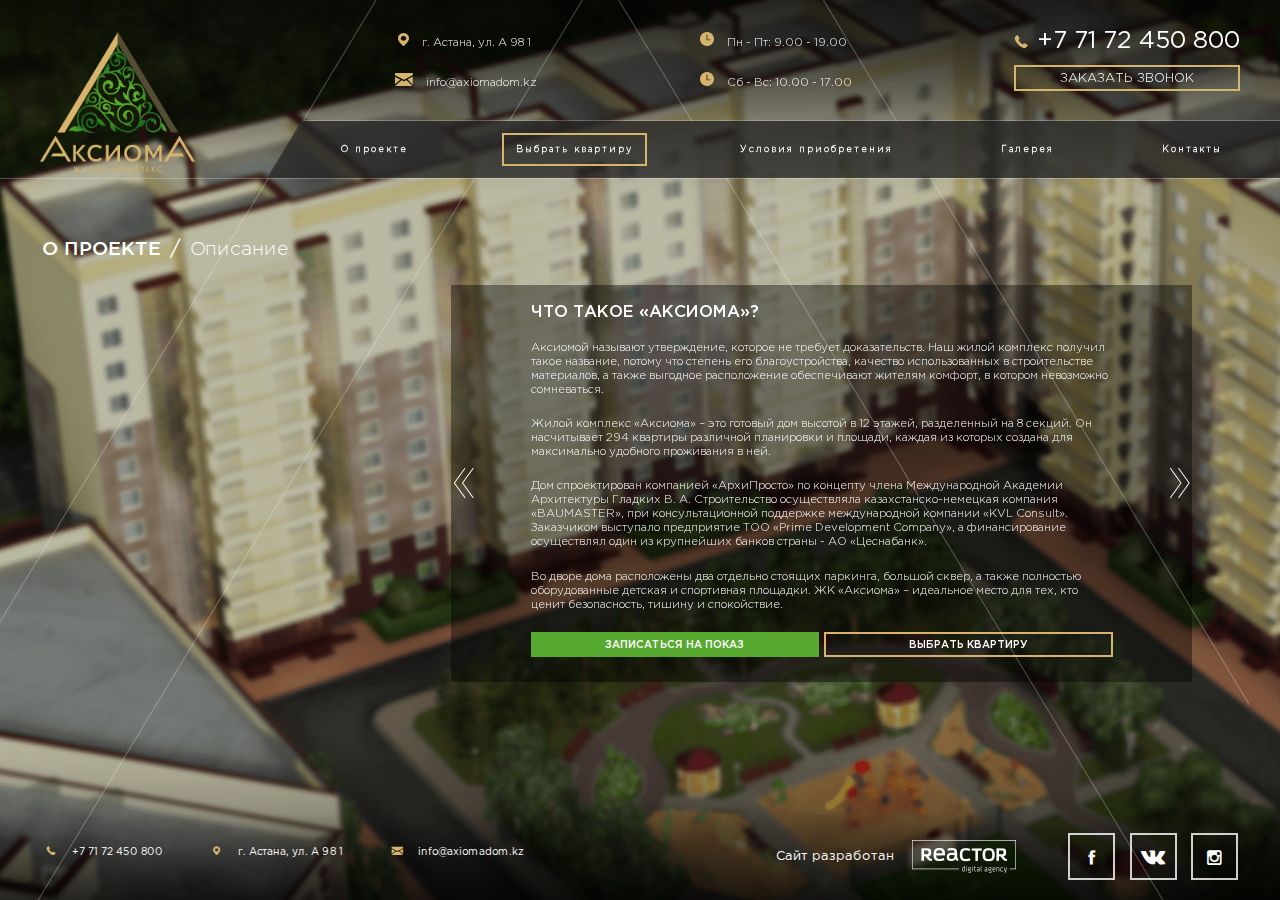
==== commit aa97b855: "fix" ====
--- a/about.html
+++ b/about.html
@@ -52,7 +52,7 @@
           <div class="about-swiper-container__swiper-wrapper swiper-wrapper"> 
             <div class="about-swiper-container__swiper-slide swiper-slide">
               <about-slide-component>
-                <div class="swiper-slide swiper-slide" slot="1">
+                <div class="swiper-slide swiper-slide" slot="first">
                   <div class="slide-card">
                     <h1>Что такое «Аксиома»?</h1>
                     <p>Аксиомой называют утверждение, которое не требует доказательств. Наш жилой комплекс получил такое название, потому что степень его благоустройства, качество использованных в строительстве материалов, а также выгодное расположение обеспечивают жителям комфорт, в котором невозможно сомневаться.</p>
@@ -63,9 +63,9 @@
                     </div>
                   </div>
                 </div>
-                <div class="swiper-slide swiper-slide" slot="2">
-                  <div class="slide-card">
-                    <h1>БЛАГОУСТРОЙСТВО</h1>
+                <div class="swiper-slide swiper-slide" slot="third">
+                  <div class="slide-card">
+                    <h1>Собственный сквер во дворе</h1>
                     <p>ЖК «Аксиома» - это не только надежный и комфортный дом, но и собственный благоустроенный сквер. Здесь можно отдыхать в тени деревьев, сидя на скамейке и любуясь цветущими клумбами, неспешно прогуливаться по мощенным дорожкам или читать любимую книгу в беседке.</p>
                     <ol>
                       <li>Газоны</li>
@@ -79,26 +79,24 @@
                     </div>
                   </div>
                 </div>
-                <div class="swiper-slide swiper-slide" slot="3">
+                <div class="swiper-slide swiper-slide" slot="first">
                   <div class="slide-card">
                     <h1>Безопасность</h1>
                     <p>Въезд во двор ограничивается при помощи шлагбаумов и круглосуточно контролируется для беспрепятственного доступа в экстренных ситуациях. Сотрудники нашей службы безопасности также следят за безопасностью жителей жилого комплекса и всегда готовы прийти на помощь в случае необходимости.</p>
-                    <ol>
+                    <ol> 
                       <li>Тихий район</li>
                       <li>Ночное освещение</li>
                       <li>Собственная служба безопасности</li>
                       <li>Система контроля въезда на территорию жилого комплекса</li>
                       <li>Видеонаблюдение</li>
                     </ol>
-                    <div class="slide-card__actions"><a class="slide-card__btn slide-card__btn--order" href="">записаться на показ</a><a class="slide-card__btn slide-card__btn--select" href="">выбрать квартиру</a>
-                    </div>
-                  </div>
-                </div>
-                <div class="swiper-slide swiper-slide" slot="4">
+                  </div>
+                </div>
+                <div class="swiper-slide swiper-slide" slot="first">
                   <div class="slide-card">
                     <h1>Паркинг</h1>
                     <p>Для жителей ЖК «Аксиома» построены два отдельно стоящих четырехэтажных паркинга на 364 места (по 182 в каждом). Это обеспечивает защиту автомобиля от всевозможных повреждений, атмосферных осадков, а также исключает все неудобства, связанные с поиском парковочного места по вечерам.</p>
-                    <ol>
+                    <ol> 
                       <li>Современная система вентиляции</li>
                       <li>Видеонаблюдение</li>
                       <li>Пожарная сигнализация</li>
@@ -107,17 +105,16 @@
                       <li>Удобная схема проезда</li>
                       <li>Барьерные ограждения для удобства парковки</li>
                     </ol>
-                    <div class="slide-card__actions"><a class="slide-card__btn slide-card__btn--order" href="">записаться на показ</a><a class="slide-card__btn slide-card__btn--select" href="">выбрать квартиру</a>
-                    </div>
-                  </div>
-                </div>
-              </about-slide-component>
-            </div>
-            <div class="about-swiper-container__swiper-slide swiper-slide">
-              <about-slide-component>
-                <div class="swiper-slide swiper-slide" slot="1">
-                  <div class="slide-card">
-                    <h1>Школы и детские сады в шаговой доступности</h1>
+                  </div>
+                </div>
+              </about-slide-component>
+            </div>
+            <div class="about-swiper-container__swiper-slide swiper-slide">
+              <about-slide-component>
+                <div class="swiper-slide swiper-slide" slot="first">
+                  <div class="slide-card">
+                    <h1>Инфраструктура</h1>
+                    <p>Школы и детские сады в шаговой доступности (заголовок)</p>
                     <p>Помимо магазинов, аптек, кафе и ресторанов в районе ЖК «Аксиома» есть несколько детских садов и школ, что очень удобно для семей с детьми – родителям не потребуется много времени, чтобы отвезти своего ребенка на занятия или забрать его после школы или из детского сада.</p>
                     <p>Детские сады: Шабыт, Жансая, Еркем-ай, ясли-сад №69, Мөлдiр, детский-сад №71, Шұғыла, детский-сад №67.</p>
                     <p>Школы: Школа-лицей №74, Школа-лицей №72, Казахско-турецкий лицей «Нұр Орда»</p>
@@ -125,7 +122,7 @@
                     </div>
                   </div>
                 </div>
-                <div class="swiper-slide swiper-slide" slot="2">
+                <div class="swiper-slide swiper-slide" slot="second">
                   <div class="slide-card">
                     <h1>Детская площадка</h1>
                     <p>Двор ЖК «Аксиома» закрыт для автомобилей (кроме экстренных служб и во время переезда жителей). Родителям больше не нужно беспокоиться за безопасность своих детей, которые так любят побегать и поиграть в мяч во дворе.</p>
@@ -139,7 +136,7 @@
                     </ol>
                   </div>
                 </div>
-                <div class="swiper-slide swiper-slide" slot="2">
+                <div class="swiper-slide swiper-slide" slot="third">
                   <div class="slide-card">
                     <h1>Спортивная площадка</h1>
                     <p>Во дворе дома оборудована отличная площадка, где и взрослые и дети могут поиграть в любимые игры или устроить настоящие спортивные соревнования. Площадка огорожена высокой сеткой, снабжена баскетбольными кольцами и футбольными воротами. Специальное мягкое покрытие на площадке исключает возможность получения ссадин при падении.</p>
@@ -150,48 +147,47 @@
             </div>
             <div class="about-swiper-container__swiper-slide swiper-slide">
               <about-slide-component>
-                <div class="swiper-slide swiper-slide" slot="1">
-                  <div class="slide-card">
-                    <h1>В 15 минутах езды от центра левого берега </h1>
-                    <p>ЖК «Аксиома» расположен в стороне от шумных улиц на пересечении проспекта Р. Кошкарбаева и улицы Сарыколь. В то же время отсюда можно легко и быстро добраться и до административного центра Астаны, и до старого города.</p>
+                <div class="swiper-slide swiper-slide" slot="first">
+                  <div class="slide-card">
+                    <h1>В 15 минутах езды от центра левого берега</h1>
+                    <p>К «Аксиома» расположен в стороне от шумных улиц на пересечении проспекта Р. Кошкарбаева и улицы Сарыколь. В то же время отсюда можно легко и быстро добраться и до административного центра Астаны, и до старого города.</p>
                     <p>Непосредственная близость к «Аллее Тысячелетия» делает данный район крайне привлекательным. Кроме того, неподалеку от жилого комплекса находятся Новая площадь, Дворец Независимости, Пирамида, мечеть Хазрет Султан, Национальный исторический музей и Академия искусств «Шабыт», где можно погулять с семьей в выходные.</p>
                     <div class="slide-card__actions"><a class="slide-card__btn slide-card__btn--order" href="">записаться на показ</a><a class="slide-card__btn slide-card__btn--select" href="">выбрать квартиру</a>
                     </div>
                   </div>
                 </div>
-                <div class="swiper-slide swiper-slide" slot="2">
+                <div class="swiper-slide swiper-slide" slot="second">
                   <div class="slide-card">
                     <h1>как добраться</h1>
                     <div class="slide-card__map-wrapper">
-                      <div class="map-container" id="map1" data-center="51.125143, 71.492036"></div>
-                    </div>
-                    <div class="slide-card__actions"><a class="slide-card__btn slide-card__btn--order" href="">записаться на показ</a><a class="slide-card__btn slide-card__btn--select" href="">выбрать квартиру</a>
-                    </div>
-                  </div>
-                </div>
-              </about-slide-component>
-            </div>
-            <div class="about-swiper-container__swiper-slide swiper-slide">
-              <about-slide-component>
-                <div class="swiper-slide swiper-slide" slot="1">
-                  <div class="slide-card">
-                    <h1>Материалы строительства</h1>
-                    <p>Из чего сделан дом?</p>
+                      <div class="map-container" id="map1"></div>
+                    </div>
+                    <div class="slide-card__actions"><a class="slide-card__btn slide-card__btn--order" href="">записаться на показ</a><a class="slide-card__btn slide-card__btn--select" href="">выбрать квартиру</a>
+                    </div>
+                  </div>
+                </div>
+              </about-slide-component>
+            </div>
+            <div class="about-swiper-container__swiper-slide swiper-slide">
+              <about-slide-component>
+                <div class="swiper-slide swiper-slide" slot="first">
+                  <div class="slide-card">
+                    <h1>материалы строительства</h1>
                     <p>- Наружные стены: кирпич, утеплитель</p>
                     <p>Кирпич – долговечный и прочный материал, который в сочетании со специальным утеплителем защитит жильцов от суровых астанинских морозов зимой, а летом обеспечит в квартире прохладу. Благодаря входящим в его состав натуральным веществам кирпич признан одним из самых экологичных стройматериалов.</p>
                     <p>- Стены: кирпич</p>
-                    <p>Стены, выполненные из кирпичной кладки толщиной 380-510 мм, прекрасно поглощают звук, ограждая квартиру от соседского шума.</p>
+                    <p>Стены, выполненные из кирпичной кладки толщиной 380-510 мм, прекрасно поглощают звук, ограждая квартиру от соседского шума. </p>
                     <p>- Железобетонные перекрытия</p>
                     <p>Плиты перекрытия из железобетона способны выдерживать огромные нагрузки, они надежны и долговечны. Такое перекрытие также обладает высокими тепло- и звукоизоляционными характеристиками.</p>
+                    <div class="slide-card__actions"><a class="slide-card__btn slide-card__btn--order" href="">записаться на показ</a><a class="slide-card__btn slide-card__btn--select" href="">выбрать квартиру</a>
+                    </div>
+                  </div>
+                </div>
+                <div class="swiper-slide swiper-slide" slot="second">
+                  <div class="slide-card">
+                    <h1>материалы строительства</h1>
                     <p>- Плоская кровля с внутренним водостоком</p>
                     <p>Плоская кровля с внутренним водостоком обеспечивает эффективное отведение воды, а также исключает промерзание системы стока и образование сосулек на крыше дома зимой.</p>
-                    <div class="slide-card__actions"><a class="slide-card__btn slide-card__btn--order" href="">записаться на показ</a><a class="slide-card__btn slide-card__btn--select" href="">выбрать квартиру</a>
-                    </div>
-                  </div>
-                </div>
-                <div class="swiper-slide swiper-slide" slot="2">
-                  <div class="slide-card">
-                    <h1>Материалы строительства</h1>
                     <p>- Металлопластиковые окна с тройным остеклением</p>
                     <p>Металлопластиковые окна практически не требуют специального ухода и устойчивы к любым атмосферным воздействиям. Тройное остекление позволяет сохранять максимум тепла, защищает от шума, попадания пыли и влаги.</p>
                     <p>- Декоративные материалы отделки фасада</p>
@@ -202,19 +198,17 @@
                     </div>
                   </div>
                 </div>
-                <div class="swiper-slide swiper-slide" slot="3">
+                <div class="swiper-slide swiper-slide" slot="third">
                   <div class="slide-card">
                     <h1>Фасад</h1>
                     <p>Построенный в стиле конструктивизма ЖК «Аксиома» выглядит смело и масштабно. Внешний облик здания создан без излишних декоративных деталей, не несущих функциональной нагрузки. Простота форм и приятные глазу естественные оттенки как нельзя лучше передают основные характеристики жилого комплекса – комфорт, тепло и уют.</p>
-                    <div class="slide-card__actions"><a class="slide-card__btn slide-card__btn--order" href="">записаться на показ</a><a class="slide-card__btn slide-card__btn--select" href="">выбрать квартиру</a>
-                    </div>
-                  </div>
-                </div>
-              </about-slide-component>
-            </div>
-            <div class="about-swiper-container__swiper-slide swiper-slide">
-              <about-slide-component>
-                <div class="swiper-slide swiper-slide" slot="1">
+                  </div>
+                </div>
+              </about-slide-component>
+            </div>
+            <div class="about-swiper-container__swiper-slide swiper-slide">
+              <about-slide-component>
+                <div class="swiper-slide swiper-slide" slot="first">
                   <div class="slide-card">
                     <h1>генеральный план</h1>
                     <div class="slide-card__cards-row clearfix">
@@ -243,7 +237,7 @@
             </div>
             <div class="about-swiper-container__swiper-slide swiper-slide">
               <about-slide-component>
-                <div class="swiper-slide swiper-slide" slot="1">
+                <div class="swiper-slide swiper-slide" slot="first">
                   <div class="slide-card">
                     <h1>партнеры</h1>
                     <div class="slide-card__partners-row">
@@ -270,7 +264,10 @@
       <div class="swiper-wrap">
         <div class="horizontal-swiper swiper-container">
           <div class="horizontal-swiper__swiper-wrapper swiper-wrapper" ref="slider">
-            <slot v-for="(value, i) in 10" :name="i"></slot>
+            <slot name="first"></slot>
+            <slot name="second"></slot>
+            <slot name="third"></slot>
+            <slot name="fourth"></slot>
           </div>
         </div><i class="swiper-wrap__icon swiper-wrap__icon--prev icon-arrow-left" v-show="ref &gt; 1"></i><i class="swiper-wrap__icon swiper-wrap__icon--next icon-arrow-right" v-show="ref &gt; 1 "></i>
       </div>
@@ -308,7 +305,7 @@
     <script type="text/x-template" id="footer-component">
       <div class="footer clearfix container">
         <div class="contacts">
-          <div class="contacts__contact"><span> <i class="icon-call"></i></span>+7 7172 450 600
+          <div class="contacts__contact"><span> <i class="icon-call"></i></span>+7 71 72 450 800
           </div>
           <div class="contacts__contact"><span> <i class="icon-pin"></i></span>г. Астана, ул. А 98 1
           </div>
@@ -323,6 +320,8 @@
         </div>
       </div>
     </script>
+    <script src="./static/js/jquery.min.js"></script>
+    <script src="./static/js/jquery.magnific-popup.js"></script>
     <script src="static/js/app.js"></script>
   </body>
 </html>--- a/static/css/style.css
+++ b/static/css/style.css
@@ -1,2 +1,2 @@
-.slick-slider{position:relative;display:block;box-sizing:border-box;-webkit-user-select:none;-moz-user-select:none;-ms-user-select:none;user-select:none;-webkit-touch-callout:none;-khtml-user-select:none;-ms-touch-action:pan-y;touch-action:pan-y;-webkit-tap-highlight-color:transparent}.slick-list{position:relative;display:block;overflow:hidden;margin:0;padding:0}.slick-list:focus{outline:0}.slick-list.dragging{cursor:pointer;cursor:hand}.slick-slider .slick-list,.slick-slider .slick-track{-webkit-transform:translate3d(0,0,0);-moz-transform:translate3d(0,0,0);-ms-transform:translate3d(0,0,0);-o-transform:translate3d(0,0,0);transform:translate3d(0,0,0)}.slick-track{position:relative;top:0;left:0;display:block;margin-left:auto;margin-right:auto}.slick-track:after,.slick-track:before{display:table;content:''}.slick-track:after{clear:both}.slick-loading .slick-track{visibility:hidden}.slick-slide{display:none;float:left;height:100%;min-height:1px}[dir=rtl] .slick-slide{float:right}.slick-slide img{display:block}.slick-slide.slick-loading img{display:none}.slick-slide.dragging img{pointer-events:none}.slick-initialized .slick-slide{display:block}.slick-loading .slick-slide{visibility:hidden}.slick-vertical .slick-slide{display:block;height:auto;border:1px solid transparent}.slick-arrow.slick-hidden{display:none}@font-face{font-family:'Gotham Pro Regular';src:url(fonts/GothamPro.eot);src:url(fonts/GothamPro.eot?#iefix) format('embedded-opentype'),url(fonts/GothamPro.woff2) format('woff2'),url(fonts/GothamPro.woff) format('woff'),url(fonts/GothamPro.ttf) format('truetype'),url(fonts/GothamPro.svg#GothamPro) format('svg');font-weight:400;font-style:normal}@font-face{font-family:'Gotham Pro Light';src:url(fonts/GothamPro-Light.eot);src:url(fonts/GothamPro-Light.eot?#iefix) format('embedded-opentype'),url(fonts/GothamPro-Light.woff2) format('woff2'),url(fonts/GothamPro-Light.woff) format('woff'),url(fonts/GothamPro-Light.ttf) format('truetype'),url(fonts/GothamPro-Light.svg#GothamPro-Light) format('svg');font-weight:300;font-style:normal}@font-face{font-family:'Gotham Pro Black';src:url(fonts/GothamPro-Black.eot);src:url(fonts/GothamPro-Black.eot?#iefix) format('embedded-opentype'),url(fonts/GothamPro-Black.woff2) format('woff2'),url(fonts/GothamPro-Black.woff) format('woff'),url(fonts/GothamPro-Black.ttf) format('truetype'),url(fonts/GothamPro-Black.svg#GothamPro-Black) format('svg');font-weight:900;font-style:normal}@font-face{font-family:'Gotham Pro Bold';src:url(fonts/GothamPro-Bold.eot);src:url(fonts/GothamPro-Bold.eot?#iefix) format('embedded-opentype'),url(fonts/GothamPro-Bold.woff2) format('woff2'),url(fonts/GothamPro-Bold.woff) format('woff'),url(fonts/GothamPro-Bold.ttf) format('truetype'),url(fonts/GothamPro-Bold.svg#GothamPro-Bold) format('svg');font-weight:700;font-style:normal}@font-face{font-family:'Gotham Pro Medium';src:url(fonts/GothamPro-Medium.eot);src:url(fonts/GothamPro-Medium.eot?#iefix) format('embedded-opentype'),url(fonts/GothamPro-Medium.woff2) format('woff2'),url(fonts/GothamPro-Medium.woff) format('woff'),url(fonts/GothamPro-Medium.ttf) format('truetype'),url(fonts/GothamPro-Medium.svg#GothamPro-Medium) format('svg');font-weight:500;font-style:normal}@font-face{font-family:svgfont;src:url(fonts/svgfont.eot);src:url(fonts/svgfont.eot?#iefix) format('eot'),url(fonts/svgfont.woff) format('woff'),url(fonts/svgfont.woff2) format('woff2'),url(fonts/svgfont.ttf) format('truetype');font-weight:400;font-style:normal}.icon,[class*=" icon-"],[class^=icon-]{font-family:svgfont;font-style:normal;font-weight:400;text-rendering:auto;speak:none;line-height:1;-webkit-font-smoothing:antialiased;-moz-osx-font-smoothing:grayscale}.icon,[class*=" icon-"],[class^=icon-]{display:inline-block}.icon-pin:before{content:"\EA01"}.icon-email:before{content:"\EA02"}.icon-time:before{content:"\EA03"}.icon-calc:before{content:"\EA04"}.icon-appartment:before{content:"\EA05"}.icon-call:before{content:"\EA06"}.icon-f:before{content:"\EA07"}.icon-vk:before{content:"\EA08"}.icon-insta:before{content:"\EA09"}.icon-menu-toggle:before{content:"\EA0A"}.icon-reactor:before{content:"\EA0B"}.icon-arrow-left:before{content:"\EA0C"}.icon-arrow-right:before{content:"\EA0D"}.icon-sport:before{content:"\EA0E"}.icon-game:before{content:"\EA0F"}.icon-parking:before{content:"\EA10"}.icon-child:before{content:"\EA11"}.icon-school:before{content:"\EA12"}.icon-market:before{content:"\EA13"}.icon-bank:before{content:"\EA14"}.icon-cart:before{content:"\EA15"}.icon-meal:before{content:"\EA16"}.icon-park:before{content:"\EA17"}.icon-post:before{content:"\EA18"}.icon-shop:before{content:"\EA19"}.icon-house:before{content:"\EA1A"}.icon-key:before{content:"\EA1B"}.icon-sand:before{content:"\EA1C"}.icon-gallery--right:before{content:"\EA1D"}.icon-gallery--left:before{content:"\EA1E"}.icon-section-1:before{content:"\EA1F"}.icon-section-2:before{content:"\EA20"}.icon-section-3:before{content:"\EA21"}.icon-section-4:before{content:"\EA22"}.icon-section-5:before{content:"\EA23"}.icon-section-6:before{content:"\EA24"}.icon-section-7:before{content:"\EA25"}.icon-section-8:before{content:"\EA26"}@font-face{font-family:'Gotham Pro Regular';src:url(fonts/GothamPro.eot);src:url(fonts/GothamPro.eot?#iefix) format('embedded-opentype'),url(fonts/GothamPro.woff2) format('woff2'),url(fonts/GothamPro.woff) format('woff'),url(fonts/GothamPro.ttf) format('truetype'),url(fonts/GothamPro.svg#GothamPro) format('svg');font-weight:400;font-style:normal}@font-face{font-family:'Gotham Pro Light';src:url(fonts/GothamPro-Light.eot);src:url(fonts/GothamPro-Light.eot?#iefix) format('embedded-opentype'),url(fonts/GothamPro-Light.woff2) format('woff2'),url(fonts/GothamPro-Light.woff) format('woff'),url(fonts/GothamPro-Light.ttf) format('truetype'),url(fonts/GothamPro-Light.svg#GothamPro-Light) format('svg');font-weight:300;font-style:normal}@font-face{font-family:'Gotham Pro Black';src:url(fonts/GothamPro-Black.eot);src:url(fonts/GothamPro-Black.eot?#iefix) format('embedded-opentype'),url(fonts/GothamPro-Black.woff2) format('woff2'),url(fonts/GothamPro-Black.woff) format('woff'),url(fonts/GothamPro-Black.ttf) format('truetype'),url(fonts/GothamPro-Black.svg#GothamPro-Black) format('svg');font-weight:900;font-style:normal}@font-face{font-family:'Gotham Pro Bold';src:url(fonts/GothamPro-Bold.eot);src:url(fonts/GothamPro-Bold.eot?#iefix) format('embedded-opentype'),url(fonts/GothamPro-Bold.woff2) format('woff2'),url(fonts/GothamPro-Bold.woff) format('woff'),url(fonts/GothamPro-Bold.ttf) format('truetype'),url(fonts/GothamPro-Bold.svg#GothamPro-Bold) format('svg');font-weight:700;font-style:normal}@font-face{font-family:'Gotham Pro Medium';src:url(fonts/GothamPro-Medium.eot);src:url(fonts/GothamPro-Medium.eot?#iefix) format('embedded-opentype'),url(fonts/GothamPro-Medium.woff2) format('woff2'),url(fonts/GothamPro-Medium.woff) format('woff'),url(fonts/GothamPro-Medium.ttf) format('truetype'),url(fonts/GothamPro-Medium.svg#GothamPro-Medium) format('svg');font-weight:500;font-style:normal}.swiper-container{margin-left:auto;margin-right:auto;position:relative;overflow:hidden;z-index:1}.swiper-container-no-flexbox .swiper-slide{float:left}.swiper-container-vertical>.swiper-wrapper{-webkit-box-orient:vertical;-ms-flex-direction:column;-webkit-flex-direction:column;flex-direction:column}.swiper-wrapper{position:relative;width:100%;height:100%;z-index:1;display:-webkit-box;display:-ms-flexbox;display:-webkit-flex;display:flex;-webkit-transition-property:-webkit-transform;-o-transition-property:-o-transform;transition-property:-webkit-transform;-o-transition-property:transform;transition-property:transform;transition-property:transform,-webkit-transform;-webkit-box-sizing:content-box;box-sizing:content-box}.swiper-container-android .swiper-slide,.swiper-wrapper{-webkit-transform:translate3d(0,0,0);-ms-transform:translate3d(0,0,0);transform:translate3d(0,0,0)}.swiper-container-multirow>.swiper-wrapper{-webkit-box-lines:multiple;-moz-box-lines:multiple;-ms-flex-wrap:wrap;-webkit-flex-wrap:wrap;flex-wrap:wrap}.swiper-container-free-mode>.swiper-wrapper{-webkit-transition-timing-function:ease-out;-o-transition-timing-function:ease-out;transition-timing-function:ease-out;margin:0 auto}.swiper-slide{-webkit-flex-shrink:0;-ms-flex:0 0 auto;-ms-flex-negative:0;flex-shrink:0;width:100%;height:100%;position:relative}.swiper-container-autoheight,.swiper-container-autoheight .swiper-slide{height:auto}.swiper-container-autoheight .swiper-wrapper{-webkit-box-align:start;-ms-flex-align:start;-webkit-align-items:flex-start;align-items:flex-start;-webkit-transition-property:-webkit-transform,height;-o-transition-property:-o-transform;-webkit-transition-property:height,-webkit-transform;transition-property:height,-webkit-transform;-o-transition-property:transform,height;transition-property:transform,height;transition-property:transform,height,-webkit-transform}.swiper-container .swiper-notification{position:absolute;left:0;top:0;pointer-events:none;opacity:0;z-index:-1000}.swiper-wp8-horizontal{-ms-touch-action:pan-y;touch-action:pan-y}.swiper-wp8-vertical{-ms-touch-action:pan-x;touch-action:pan-x}.swiper-button-next,.swiper-button-prev{position:absolute;top:50%;width:27px;height:44px;margin-top:-22px;z-index:10;cursor:pointer;-webkit-background-size:27px 44px;background-size:27px 44px;background-position:center;background-repeat:no-repeat}.swiper-button-next.swiper-button-disabled,.swiper-button-prev.swiper-button-disabled{opacity:.35;cursor:auto;pointer-events:none}.swiper-button-prev,.swiper-container-rtl .swiper-button-next{background-image:url("data:image/svg+xml;charset=utf-8,%3Csvg%20xmlns%3D'http%3A%2F%2Fwww.w3.org%2F2000%2Fsvg'%20viewBox%3D'0%200%2027%2044'%3E%3Cpath%20d%3D'M0%2C22L22%2C0l2.1%2C2.1L4.2%2C22l19.9%2C19.9L22%2C44L0%2C22L0%2C22L0%2C22z'%20fill%3D'%23007aff'%2F%3E%3C%2Fsvg%3E");left:10px;right:auto}.swiper-button-prev.swiper-button-black,.swiper-container-rtl .swiper-button-next.swiper-button-black{background-image:url("data:image/svg+xml;charset=utf-8,%3Csvg%20xmlns%3D'http%3A%2F%2Fwww.w3.org%2F2000%2Fsvg'%20viewBox%3D'0%200%2027%2044'%3E%3Cpath%20d%3D'M0%2C22L22%2C0l2.1%2C2.1L4.2%2C22l19.9%2C19.9L22%2C44L0%2C22L0%2C22L0%2C22z'%20fill%3D'%23000000'%2F%3E%3C%2Fsvg%3E")}.swiper-button-prev.swiper-button-white,.swiper-container-rtl .swiper-button-next.swiper-button-white{background-image:url("data:image/svg+xml;charset=utf-8,%3Csvg%20xmlns%3D'http%3A%2F%2Fwww.w3.org%2F2000%2Fsvg'%20viewBox%3D'0%200%2027%2044'%3E%3Cpath%20d%3D'M0%2C22L22%2C0l2.1%2C2.1L4.2%2C22l19.9%2C19.9L22%2C44L0%2C22L0%2C22L0%2C22z'%20fill%3D'%23ffffff'%2F%3E%3C%2Fsvg%3E")}.swiper-button-next,.swiper-container-rtl .swiper-button-prev{background-image:url("data:image/svg+xml;charset=utf-8,%3Csvg%20xmlns%3D'http%3A%2F%2Fwww.w3.org%2F2000%2Fsvg'%20viewBox%3D'0%200%2027%2044'%3E%3Cpath%20d%3D'M27%2C22L27%2C22L5%2C44l-2.1-2.1L22.8%2C22L2.9%2C2.1L5%2C0L27%2C22L27%2C22z'%20fill%3D'%23007aff'%2F%3E%3C%2Fsvg%3E");right:10px;left:auto}.swiper-button-next.swiper-button-black,.swiper-container-rtl .swiper-button-prev.swiper-button-black{background-image:url("data:image/svg+xml;charset=utf-8,%3Csvg%20xmlns%3D'http%3A%2F%2Fwww.w3.org%2F2000%2Fsvg'%20viewBox%3D'0%200%2027%2044'%3E%3Cpath%20d%3D'M27%2C22L27%2C22L5%2C44l-2.1-2.1L22.8%2C22L2.9%2C2.1L5%2C0L27%2C22L27%2C22z'%20fill%3D'%23000000'%2F%3E%3C%2Fsvg%3E")}.swiper-button-next.swiper-button-white,.swiper-container-rtl .swiper-button-prev.swiper-button-white{background-image:url("data:image/svg+xml;charset=utf-8,%3Csvg%20xmlns%3D'http%3A%2F%2Fwww.w3.org%2F2000%2Fsvg'%20viewBox%3D'0%200%2027%2044'%3E%3Cpath%20d%3D'M27%2C22L27%2C22L5%2C44l-2.1-2.1L22.8%2C22L2.9%2C2.1L5%2C0L27%2C22L27%2C22z'%20fill%3D'%23ffffff'%2F%3E%3C%2Fsvg%3E")}.swiper-pagination{position:absolute;text-align:center;-webkit-transition:.3s;-o-transition:.3s;transition:.3s;-webkit-transform:translate3d(0,0,0);-ms-transform:translate3d(0,0,0);transform:translate3d(0,0,0);z-index:10}.swiper-pagination.swiper-pagination-hidden{opacity:0}.swiper-container-horizontal>.swiper-pagination-bullets,.swiper-pagination-custom,.swiper-pagination-fraction{bottom:10px;left:0;width:100%}.swiper-pagination-bullet{width:8px;height:8px;display:inline-block;-webkit-border-radius:100%;border-radius:100%;background:#000;opacity:.2}button.swiper-pagination-bullet{border:none;margin:0;padding:0;-webkit-box-shadow:none;box-shadow:none;-moz-appearance:none;-ms-appearance:none;-webkit-appearance:none;appearance:none}.swiper-pagination-clickable .swiper-pagination-bullet{cursor:pointer}.swiper-pagination-white .swiper-pagination-bullet{background:#fff}.swiper-pagination-bullet-active{opacity:1;background:#007aff}.swiper-pagination-white .swiper-pagination-bullet-active{background:#fff}.swiper-pagination-black .swiper-pagination-bullet-active{background:#000}.swiper-container-vertical>.swiper-pagination-bullets{right:10px;top:50%;-webkit-transform:translate3d(0,-50%,0);-ms-transform:translate3d(0,-50%,0);transform:translate3d(0,-50%,0)}.swiper-container-vertical>.swiper-pagination-bullets .swiper-pagination-bullet{margin:5px 0;display:block}.swiper-container-horizontal>.swiper-pagination-bullets .swiper-pagination-bullet{margin:0 5px}.swiper-pagination-progress{background:rgba(0,0,0,.25);position:absolute}.swiper-pagination-progress .swiper-pagination-progressbar{background:#007aff;position:absolute;left:0;top:0;width:100%;height:100%;-webkit-transform:scale(0);-ms-transform:scale(0);transform:scale(0);-webkit-transform-origin:left top;-ms-transform-origin:left top;transform-origin:left top}.swiper-container-rtl .swiper-pagination-progress .swiper-pagination-progressbar{-webkit-transform-origin:right top;-ms-transform-origin:right top;transform-origin:right top}.swiper-container-horizontal>.swiper-pagination-progress{width:100%;height:4px;left:0;top:0}.swiper-container-vertical>.swiper-pagination-progress{width:4px;height:100%;left:0;top:0}.swiper-pagination-progress.swiper-pagination-white{background:rgba(255,255,255,.5)}.swiper-pagination-progress.swiper-pagination-white .swiper-pagination-progressbar{background:#fff}.swiper-pagination-progress.swiper-pagination-black .swiper-pagination-progressbar{background:#000}.swiper-container-3d{-webkit-perspective:1200px;-o-perspective:1200px;perspective:1200px}.swiper-container-3d .swiper-cube-shadow,.swiper-container-3d .swiper-slide,.swiper-container-3d .swiper-slide-shadow-bottom,.swiper-container-3d .swiper-slide-shadow-left,.swiper-container-3d .swiper-slide-shadow-right,.swiper-container-3d .swiper-slide-shadow-top,.swiper-container-3d .swiper-wrapper{-webkit-transform-style:preserve-3d;transform-style:preserve-3d}.swiper-container-3d .swiper-slide-shadow-bottom,.swiper-container-3d .swiper-slide-shadow-left,.swiper-container-3d .swiper-slide-shadow-right,.swiper-container-3d .swiper-slide-shadow-top{position:absolute;left:0;top:0;width:100%;height:100%;pointer-events:none;z-index:10}.swiper-container-3d .swiper-slide-shadow-left{background-image:-webkit-gradient(linear,left top,right top,from(rgba(0,0,0,.5)),to(rgba(0,0,0,0)));background-image:-webkit-linear-gradient(right,rgba(0,0,0,.5),rgba(0,0,0,0));background-image:-o-linear-gradient(right,rgba(0,0,0,.5),rgba(0,0,0,0));background-image:-webkit-gradient(linear,right top,left top,from(rgba(0,0,0,.5)),to(rgba(0,0,0,0)));background-image:linear-gradient(to left,rgba(0,0,0,.5),rgba(0,0,0,0))}.swiper-container-3d .swiper-slide-shadow-right{background-image:-webkit-gradient(linear,right top,left top,from(rgba(0,0,0,.5)),to(rgba(0,0,0,0)));background-image:-webkit-linear-gradient(left,rgba(0,0,0,.5),rgba(0,0,0,0));background-image:-o-linear-gradient(left,rgba(0,0,0,.5),rgba(0,0,0,0));background-image:-webkit-gradient(linear,left top,right top,from(rgba(0,0,0,.5)),to(rgba(0,0,0,0)));background-image:linear-gradient(to right,rgba(0,0,0,.5),rgba(0,0,0,0))}.swiper-container-3d .swiper-slide-shadow-top{background-image:-webkit-gradient(linear,left top,left bottom,from(rgba(0,0,0,.5)),to(rgba(0,0,0,0)));background-image:-webkit-linear-gradient(bottom,rgba(0,0,0,.5),rgba(0,0,0,0));background-image:-o-linear-gradient(bottom,rgba(0,0,0,.5),rgba(0,0,0,0));background-image:-webkit-gradient(linear,left bottom,left top,from(rgba(0,0,0,.5)),to(rgba(0,0,0,0)));background-image:linear-gradient(to top,rgba(0,0,0,.5),rgba(0,0,0,0))}.swiper-container-3d .swiper-slide-shadow-bottom{background-image:-webkit-gradient(linear,left bottom,left top,from(rgba(0,0,0,.5)),to(rgba(0,0,0,0)));background-image:-webkit-linear-gradient(top,rgba(0,0,0,.5),rgba(0,0,0,0));background-image:-o-linear-gradient(top,rgba(0,0,0,.5),rgba(0,0,0,0));background-image:-webkit-gradient(linear,left top,left bottom,from(rgba(0,0,0,.5)),to(rgba(0,0,0,0)));background-image:linear-gradient(to bottom,rgba(0,0,0,.5),rgba(0,0,0,0))}.swiper-container-coverflow .swiper-wrapper,.swiper-container-flip .swiper-wrapper{-ms-perspective:1200px}.swiper-container-cube,.swiper-container-flip{overflow:visible}.swiper-container-cube .swiper-slide,.swiper-container-flip .swiper-slide{pointer-events:none;-webkit-backface-visibility:hidden;backface-visibility:hidden;z-index:1}.swiper-container-cube .swiper-slide .swiper-slide,.swiper-container-flip .swiper-slide .swiper-slide{pointer-events:none}.swiper-container-cube .swiper-slide-active,.swiper-container-cube .swiper-slide-active .swiper-slide-active,.swiper-container-flip .swiper-slide-active,.swiper-container-flip .swiper-slide-active .swiper-slide-active{pointer-events:auto}.swiper-container-cube .swiper-slide-shadow-bottom,.swiper-container-cube .swiper-slide-shadow-left,.swiper-container-cube .swiper-slide-shadow-right,.swiper-container-cube .swiper-slide-shadow-top,.swiper-container-flip .swiper-slide-shadow-bottom,.swiper-container-flip .swiper-slide-shadow-left,.swiper-container-flip .swiper-slide-shadow-right,.swiper-container-flip .swiper-slide-shadow-top{z-index:0;-webkit-backface-visibility:hidden;backface-visibility:hidden}.swiper-container-cube .swiper-slide{visibility:hidden;-webkit-transform-origin:0 0;-ms-transform-origin:0 0;transform-origin:0 0;width:100%;height:100%}.swiper-container-cube.swiper-container-rtl .swiper-slide{-webkit-transform-origin:100% 0;-ms-transform-origin:100% 0;transform-origin:100% 0}.swiper-container-cube .swiper-slide-active,.swiper-container-cube .swiper-slide-next,.swiper-container-cube .swiper-slide-next+.swiper-slide,.swiper-container-cube .swiper-slide-prev{pointer-events:auto;visibility:visible}.swiper-container-cube .swiper-cube-shadow{position:absolute;left:0;bottom:0;width:100%;height:100%;background:#000;opacity:.6;-webkit-filter:blur(50px);filter:blur(50px);z-index:0}.swiper-container-fade.swiper-container-free-mode .swiper-slide{-webkit-transition-timing-function:ease-out;-o-transition-timing-function:ease-out;transition-timing-function:ease-out}.swiper-container-fade .swiper-slide{pointer-events:none;-webkit-transition-property:opacity;-o-transition-property:opacity;transition-property:opacity}.swiper-container-fade .swiper-slide .swiper-slide{pointer-events:none}.swiper-container-fade .swiper-slide-active,.swiper-container-fade .swiper-slide-active .swiper-slide-active{pointer-events:auto}.swiper-zoom-container{width:100%;height:100%;display:-webkit-box;display:-ms-flexbox;display:-webkit-flex;display:flex;-webkit-box-pack:center;-ms-flex-pack:center;-webkit-justify-content:center;justify-content:center;-webkit-box-align:center;-ms-flex-align:center;-webkit-align-items:center;align-items:center;text-align:center}.swiper-zoom-container>canvas,.swiper-zoom-container>img,.swiper-zoom-container>svg{max-width:100%;max-height:100%;-o-object-fit:contain;object-fit:contain}.swiper-scrollbar{-webkit-border-radius:10px;border-radius:10px;position:relative;-ms-touch-action:none;background:rgba(0,0,0,.1)}.swiper-container-horizontal>.swiper-scrollbar{position:absolute;left:1%;bottom:3px;z-index:50;height:5px;width:98%}.swiper-container-vertical>.swiper-scrollbar{position:absolute;right:3px;top:1%;z-index:50;width:5px;height:98%}.swiper-scrollbar-drag{height:100%;width:100%;position:relative;background:rgba(0,0,0,.5);-webkit-border-radius:10px;border-radius:10px;left:0;top:0}.swiper-scrollbar-cursor-drag{cursor:move}.swiper-lazy-preloader{width:42px;height:42px;position:absolute;left:50%;top:50%;margin-left:-21px;margin-top:-21px;z-index:10;-webkit-transform-origin:50%;-ms-transform-origin:50%;transform-origin:50%;-webkit-animation:swiper-preloader-spin 1s steps(12,end) infinite;animation:swiper-preloader-spin 1s steps(12,end) infinite}.swiper-lazy-preloader:after{display:block;content:"";width:100%;height:100%;background-image:url("data:image/svg+xml;charset=utf-8,%3Csvg%20viewBox%3D'0%200%20120%20120'%20xmlns%3D'http%3A%2F%2Fwww.w3.org%2F2000%2Fsvg'%20xmlns%3Axlink%3D'http%3A%2F%2Fwww.w3.org%2F1999%2Fxlink'%3E%3Cdefs%3E%3Cline%20id%3D'l'%20x1%3D'60'%20x2%3D'60'%20y1%3D'7'%20y2%3D'27'%20stroke%3D'%236c6c6c'%20stroke-width%3D'11'%20stroke-linecap%3D'round'%2F%3E%3C%2Fdefs%3E%3Cg%3E%3Cuse%20xlink%3Ahref%3D'%23l'%20opacity%3D'.27'%2F%3E%3Cuse%20xlink%3Ahref%3D'%23l'%20opacity%3D'.27'%20transform%3D'rotate(30%2060%2C60)'%2F%3E%3Cuse%20xlink%3Ahref%3D'%23l'%20opacity%3D'.27'%20transform%3D'rotate(60%2060%2C60)'%2F%3E%3Cuse%20xlink%3Ahref%3D'%23l'%20opacity%3D'.27'%20transform%3D'rotate(90%2060%2C60)'%2F%3E%3Cuse%20xlink%3Ahref%3D'%23l'%20opacity%3D'.27'%20transform%3D'rotate(120%2060%2C60)'%2F%3E%3Cuse%20xlink%3Ahref%3D'%23l'%20opacity%3D'.27'%20transform%3D'rotate(150%2060%2C60)'%2F%3E%3Cuse%20xlink%3Ahref%3D'%23l'%20opacity%3D'.37'%20transform%3D'rotate(180%2060%2C60)'%2F%3E%3Cuse%20xlink%3Ahref%3D'%23l'%20opacity%3D'.46'%20transform%3D'rotate(210%2060%2C60)'%2F%3E%3Cuse%20xlink%3Ahref%3D'%23l'%20opacity%3D'.56'%20transform%3D'rotate(240%2060%2C60)'%2F%3E%3Cuse%20xlink%3Ahref%3D'%23l'%20opacity%3D'.66'%20transform%3D'rotate(270%2060%2C60)'%2F%3E%3Cuse%20xlink%3Ahref%3D'%23l'%20opacity%3D'.75'%20transform%3D'rotate(300%2060%2C60)'%2F%3E%3Cuse%20xlink%3Ahref%3D'%23l'%20opacity%3D'.85'%20transform%3D'rotate(330%2060%2C60)'%2F%3E%3C%2Fg%3E%3C%2Fsvg%3E");background-position:50%;-webkit-background-size:100%;background-size:100%;background-repeat:no-repeat}.swiper-lazy-preloader-white:after{background-image:url("data:image/svg+xml;charset=utf-8,%3Csvg%20viewBox%3D'0%200%20120%20120'%20xmlns%3D'http%3A%2F%2Fwww.w3.org%2F2000%2Fsvg'%20xmlns%3Axlink%3D'http%3A%2F%2Fwww.w3.org%2F1999%2Fxlink'%3E%3Cdefs%3E%3Cline%20id%3D'l'%20x1%3D'60'%20x2%3D'60'%20y1%3D'7'%20y2%3D'27'%20stroke%3D'%23fff'%20stroke-width%3D'11'%20stroke-linecap%3D'round'%2F%3E%3C%2Fdefs%3E%3Cg%3E%3Cuse%20xlink%3Ahref%3D'%23l'%20opacity%3D'.27'%2F%3E%3Cuse%20xlink%3Ahref%3D'%23l'%20opacity%3D'.27'%20transform%3D'rotate(30%2060%2C60)'%2F%3E%3Cuse%20xlink%3Ahref%3D'%23l'%20opacity%3D'.27'%20transform%3D'rotate(60%2060%2C60)'%2F%3E%3Cuse%20xlink%3Ahref%3D'%23l'%20opacity%3D'.27'%20transform%3D'rotate(90%2060%2C60)'%2F%3E%3Cuse%20xlink%3Ahref%3D'%23l'%20opacity%3D'.27'%20transform%3D'rotate(120%2060%2C60)'%2F%3E%3Cuse%20xlink%3Ahref%3D'%23l'%20opacity%3D'.27'%20transform%3D'rotate(150%2060%2C60)'%2F%3E%3Cuse%20xlink%3Ahref%3D'%23l'%20opacity%3D'.37'%20transform%3D'rotate(180%2060%2C60)'%2F%3E%3Cuse%20xlink%3Ahref%3D'%23l'%20opacity%3D'.46'%20transform%3D'rotate(210%2060%2C60)'%2F%3E%3Cuse%20xlink%3Ahref%3D'%23l'%20opacity%3D'.56'%20transform%3D'rotate(240%2060%2C60)'%2F%3E%3Cuse%20xlink%3Ahref%3D'%23l'%20opacity%3D'.66'%20transform%3D'rotate(270%2060%2C60)'%2F%3E%3Cuse%20xlink%3Ahref%3D'%23l'%20opacity%3D'.75'%20transform%3D'rotate(300%2060%2C60)'%2F%3E%3Cuse%20xlink%3Ahref%3D'%23l'%20opacity%3D'.85'%20transform%3D'rotate(330%2060%2C60)'%2F%3E%3C%2Fg%3E%3C%2Fsvg%3E")}@-webkit-keyframes swiper-preloader-spin{100%{-webkit-transform:rotate(360deg)}}@-webkit-keyframes swiper-preloader-spin{100%{-webkit-transform:rotate(360deg);transform:rotate(360deg)}}@keyframes swiper-preloader-spin{100%{-webkit-transform:rotate(360deg);transform:rotate(360deg)}}.header-wrapper{background-color:transparent;position:absolute;padding:9px 15px;background-color:rgba(0,0,0,0);background-image:-webkit-gradient(linear,left top,left bottom,from(rgba(0,0,0,.6)),to(rgba(0,0,0,0)));background-image:-webkit-linear-gradient(top,rgba(0,0,0,.6) 0,rgba(0,0,0,0) 100%);background-image:-o-linear-gradient(top,rgba(0,0,0,.6) 0,rgba(0,0,0,0) 100%);background-image:linear-gradient(180deg,rgba(0,0,0,.6) 0,rgba(0,0,0,0) 100%);top:0;left:0;right:0;width:100%;z-index:10;-webkit-transition:.2s linear all;-o-transition:.2s linear all;transition:.2s linear all}.header-wrapper.white{background-color:rgba(0,0,0,0);background-image:none}.header-wrapper.white .info__item{color:#000}.header-wrapper.white .book__callback{color:#000}.header-wrapper.white .book__callback:hover{color:#d6b46d}.header-wrapper.white .book__tel{color:#000}.header{position:relative}.header__logo-wrapper{float:left;position:relative;width:84px;z-index:1;margin-bottom:10px}.header__logo{-webkit-transition:all .5s ease;-o-transition:all .5s ease;transition:all .5s ease;-webkit-filter:none;filter:none;opacity:1;display:block;width:90%}.header__logo:hover{opacity:.7}.aside__toggle{position:relative;width:39px;font-size:39px;font-size:2.785714285714286rem;display:block;color:#fff;cursor:pointer;height:39px;margin:0 auto;margin-bottom:9px}.aside__toggle.is-active{color:#d6b46d}.aside__toggle:hover{-webkit-border-radius:3px;border-radius:3px;background-color:#2a3e48}.aside__nav-wrapper{padding-top:9px;clear:both;margin-right:-15px;margin-left:-15px;background-color:rgba(39,39,39,.8);border-top:1px solid rgba(255,255,255,.25);border-bottom:1px solid rgba(255,255,255,.25)}.aside__nav{display:-webkit-box;display:-webkit-flex;display:-ms-flexbox;display:flex;-webkit-box-orient:vertical;-webkit-box-direction:normal;-webkit-flex-direction:column;-ms-flex-direction:column;flex-direction:column;-webkit-flex-wrap:wrap;-ms-flex-wrap:wrap;flex-wrap:wrap;height:0;-webkit-box-align:center;-webkit-align-items:center;-ms-flex-align:center;align-items:center;position:relative;border-top:1px solid rgba(255,255,255,.25)}.aside__nav.is-active{height:auto;background-color:#272727}.aside__link,.book__callback,.content__btn,.slide-card__btn{font-family:'Gotham Pro Light';font-weight:600;text-decoration:none;cursor:pointer;font-size:14px;font-size:1rem;letter-spacing:2px;color:#fff;position:relative;border:2px solid transparent;padding:10px 12px;-webkit-transition:.5s linear all;-o-transition:.5s linear all;transition:.5s linear all}.aside__link.is-active,.book__callback,.book__callback.is-active,.content__btn,.content__btn.is-active,.slide-card__btn,.slide-card__btn.is-active{border:2px solid #d6b46d;background-color:rgba(214,180,109,0)}.aside__link.is-visible,.book__callback.is-visible,.content__btn.is-visible,.slide-card__btn.is-visible{display:block}.aside__link:hover,.book__callback:hover,.content__btn:hover,.slide-card__btn:hover{color:#d6b46d}.info__part{display:none}.contact-item__item,.info__item{font-size:18px;font-size:1.285714285714286rem;color:#fff;font-family:'Gotham Pro Light';font-weight:300}.contact-item__item--white,.info__item--white{color:#000}.contact-item__item i,.info__item i{font-size:14px;font-size:1rem;display:inline-block;margin-right:13px;color:#d6b46d}.contact-item__item i.icon-pin,.info__item i.icon-pin{margin-left:4px}.book{float:right;font-weight:400}.book__tel{color:#fff;font-size:18px;font-size:1.285714285714286rem;text-align:right;line-height:18px;margin-top:5px;margin-bottom:8px}.book__tel i{margin-right:9px;display:inline-block;color:#d6b46d;font-size:13px;font-size:.928571428571429rem}.book__callback,.content__btn,.slide-card__btn{-webkit-transition:0s;-o-transition:0s;transition:0s;text-transform:uppercase;padding:0 10px!important;opacity:1;text-align:center;font-size:10px;font-size:.714285714285714rem;height:38px;line-height:38px;display:block;letter-spacing:0;font-weight:400}.footer{padding:20px 0;position:absolute!important;bottom:0;background-color:rgba(0,0,0,0);background-image:-webkit-gradient(linear,left bottom,left top,from(rgba(0,0,0,.6)),to(rgba(0,0,0,0)));background-image:-webkit-linear-gradient(bottom,rgba(0,0,0,.6) 0,rgba(0,0,0,0) 100%);background-image:-o-linear-gradient(bottom,rgba(0,0,0,.6) 0,rgba(0,0,0,0) 100%);background-image:linear-gradient(to top,rgba(0,0,0,.6) 0,rgba(0,0,0,0) 100%);left:0;right:0;z-index:1;color:#fff}.footer--light{background-image:none;color:#000!important}.footer--light .socials__link{border:2px solid #d6b46d}.footer--light .socials__link i{color:#d6b46d}.contacts__contact{margin-bottom:10px;font-size:15px;font-size:1.071428571428571rem}.contacts__contact span{width:17px;display:inline-block;text-align:center;margin-right:13px}.contacts__contact i{display:inline-block;color:#d6b46d;font-size:12px;font-size:.857142857142857rem}.socials{width:170px;margin:31px auto;display:-webkit-box;display:-webkit-flex;display:-ms-flexbox;display:flex;-webkit-box-pack:justify;-webkit-justify-content:space-between;-ms-flex-pack:justify;justify-content:space-between}.socials__link{width:47px;height:47px;text-align:center;line-height:47px;display:block;font-size:1vw;float:left;position:relative;border:2px solid rgba(255,255,255,.8);background-color:rgba(214,180,109,0)}.socials__link:hover{border:2px solid rgba(214,180,109,.8)}.socials__link:hover i{color:#d6b46d}.socials__link i{position:absolute;top:50%;-webkit-transform:translateY(-50%) translateX(-50%);-ms-transform:translateY(-50%) translateX(-50%);transform:translateY(-50%) translateX(-50%);left:50%;color:#fff;font-size:15px;font-size:1.071428571428571rem}.developers{clear:both;margin:0 auto}.developers__developers{margin:0 auto;display:table}.developers__developers a,.developers__developers span{font-size:14px;font-size:1rem;vertical-align:middle;display:table-cell}.developers__developers a{-webkit-transition:.5s linear all;-o-transition:.5s linear all;transition:.5s linear all;padding-left:18px}.developers__developers a:hover{-webkit-filter:contrast(200%);filter:contrast(200%)}*{margin:0;padding:0;-webkit-box-sizing:border-box;box-sizing:border-box;-webkit-backface-visibility:hidden}html{font-size:14px}body{overflow-x:hidden;font-family:'Gotham Pro Regular';font-size:14px;color:#000}body.is-disabled{overflow:hidden}body.is-passive{width:100%;position:fixed}body,html{height:100%}.preload{width:100%;height:100%;position:fixed;background-color:#fff;z-index:10;pointer-events:none}.preload__img-wrapper{background-color:rgba(0,0,0,.9);-webkit-border-radius:15px;border-radius:15px;position:absolute;position:absolute;top:50%;left:50%;-webkit-transform:translateY(-50%) translateX(-50%);-ms-transform:translateY(-50%) translateX(-50%);transform:translateY(-50%) translateX(-50%)}.preload img{display:block}.container-fluid{width:100%}.clearfix:after,.clearfix:before{content:"";display:table;width:0;height:0;visibility:hidden}.clearfix:after{clear:both}::-webkit-input-placeholder{font-family:'Gotham Pro Regular';font-size:16px;font-size:1.142857142857143rem;color:#fff;text-align:center}::-moz-placeholder{font-family:'Gotham Pro Regular';font-size:16px;font-size:1.142857142857143rem;color:#fff;text-align:center}::-moz-placeholder{font-family:'Gotham Pro Regular';font-size:16px;font-size:1.142857142857143rem;color:#fff;text-align:center}::-ms-input-placeholder{font-family:'Gotham Pro Regular';font-size:16px;font-size:1.142857142857143rem;color:#fff;text-align:center}::-webkit-inner-spin-button{display:none;-webkit-appearance:none}::-ms-clear{display:none}select:focus::-ms-value{background-color:transparent;color:#000}select{-webkit-appearance:none;-webkit-border-radius:0}input[type=radio]{display:none}select::-ms-expand{display:none}img{border-style:none}input,input[type=button],input[type=submit],input[type=text],textarea{-webkit-appearance:none;-moz-appearance:textfield;-webkit-border-radius:0;border-radius:0}textarea{overflow:hidden}select::-ms-expand{display:none}select{-webkit-appearance:none;-webkit-border-radius:0;-moz-appearance:none}input[type=number]::-webkit-inner-spin-button,input[type=number]::-webkit-outer-spin-button{-webkit-appearance:none;margin:0}button:focus{outline:0}a:active,a:focus,div:active,div:focus,img:active,img:focus,input:active,input:focus,select:active,select:focus{outline:0}.container{width:100%;position:relative;margin-left:auto;margin-right:auto;padding-right:15px;padding-left:15px}.wrapper{overflow-x:hidden;position:relative}.breadcrumb{position:relative;z-index:2;background-color:transparent}.breadcrumb__list{list-style:none}.breadcrumb__list.is-black .breadcrumb__item,.breadcrumb__list.is-black .breadcrumb__link{color:#333}.breadcrumb__item,.breadcrumb__link{color:#fff;display:inline-block;text-decoration:none}.breadcrumb__item--devider,.breadcrumb__link--devider{font-size:21px;font-size:1.5rem;margin:0 5px;color:#fff}.breadcrumb__link{text-transform:uppercase;font-family:'Gotham Pro Medium';font-size:24px;font-size:1.714285714285714rem}.breadcrumb__link:hover{color:#d6b46d}.breadcrumb__link--current{font-weight:300;font-family:'Gotham Pro Light';text-transform:initial}.breadcrumb__link--current:hover{color:#fff}.fade-enter-active,.fade-leave-active{-webkit-transition:opacity .5s;-o-transition:opacity .5s;transition:opacity .5s}.fade-enter,.fade-leave-to{opacity:0}.mask{position:absolute;z-index:2;width:100%;height:100%;left:0;top:0;background:rgba(0,0,0,.4);pointer-events:none}.index-swiper .swiper-pagination-bullet{width:22px;height:22px;border:2px solid #fff;-webkit-border-radius:0;border-radius:0}.index-swiper .swiper-pagination-bullet.swiper-pagination-bullet-active{background-color:#d6b46d}.index-swiper.swiper-container-horizontal>.swiper-pagination-bullets{bottom:300px;position:absolute;left:50%;-webkit-transform:translateX(-50%)!important;-ms-transform:translateX(-50%)!important;transform:translateX(-50%)!important}.index-swiper.swiper-container-horizontal>.swiper-pagination-bullets .swiper-pagination-bullet{margin:0 11px}.swiper-slide{height:100%;position:relative;overflow:hidden;padding-bottom:40px}.swiper-slide--index{background-color:rgba(0,0,0,.4);-webkit-background-size:contain;background-size:contain}.swiper-slide__text-wrapper{padding-top:200px}.swiper-slide__part{max-width:100%;position:relative;z-index:10;margin:0 auto}.swiper-slide__part--left{margin-bottom:42px}.swiper-slide__part--left h1{font-size:25px;font-size:1.785714285714286rem;color:#fff;font-family:'Gotham Pro Black';font-weight:900;text-transform:uppercase;line-height:38px;text-align:center}.swiper-slide__part--left a{width:100%;margin-top:41px;background-color:#d6b46d;color:#fff;text-align:center;display:block;height:39px;padding-left:16px;padding-right:10px;line-height:39px;text-decoration:none;text-transform:uppercase;-webkit-transition:.5s ease all;-o-transition:.5s ease all;transition:.5s ease all;margin:41px auto 0;cursor:pointer;font-size:10px;font-size:.714285714285714rem}.swiper-slide__part--left a:hover{background-color:rgba(214,180,109,.7)}.swiper-slide__part--left a i{margin-right:8px;vertical-align:middle;display:inline-block;font-size:26px;font-size:1.857142857142857rem}.swiper-slide__part--right{margin-right:0;padding:32px 19px 36px;border:6px solid rgba(255,255,255,.2);background-color:rgba(39,39,39,.8);margin-bottom:350px}.swiper-slide__part--right h2{font-family:'Gotham Pro Black';font-weight:900;text-transform:uppercase;color:#d6b46d;text-align:center;font-size:22px;font-size:1.571428571428571rem;line-height:30px}.swiper-slide__part--right ul{list-style:none;margin-top:0;margin-left:auto;margin-right:auto}.swiper-slide__part--right ul li{letter-spacing:2px;position:relative;padding-left:30px;color:#fff;text-transform:uppercase;font-family:'Gotham Pro Light';font-size:18px;font-size:1.285714285714286rem;font-weight:400;line-height:30px}.swiper-slide__part--right ul li:before{width:13px;height:13px;content:'';position:absolute;left:0;top:9px;background-color:#d6b46d}.swiper-slide__part--right ul li+li{margin-top:14px}.swiper-slide__part--right a{display:block;border:2px solid #d6b46d;background-color:rgba(39,39,39,.55);height:47px;cursor:pointer;max-width:390px;margin:35px auto 0;text-transform:uppercase;text-decoration:none;text-align:center;-webkit-transition:.5s linear all;-o-transition:.5s linear all;transition:.5s linear all;color:#fff;padding-top:7px}.swiper-slide__part--right a:hover{background-color:rgba(214,180,109,.7)}.swiper-slide__part--right a:hover i{-webkit-filter:contrast(200%);filter:contrast(200%)}.swiper-slide__part--right a span{text-align:left;vertical-align:middle;line-height:15px;font-size:11px;font-size:.785714285714286rem;font-weight:500;margin-left:17px;font-family:'Gotham Pro Medium';display:inline-block}.swiper-slide__part--right a i{display:inline-block;color:#d6b46d;vertical-align:middle;font-size:26px;font-size:1.857142857142857rem}.about-wrapper,.conditions-wrapper,.contacts-wrapper,.gallery-wrapper{background:#000 url(../img/about-wrapper.png) no-repeat center;padding-top:180px;-webkit-background-size:cover;background-size:cover}.content{margin-top:20px;padding-bottom:220px}.main-swiper-wrapper{height:auto!important;padding-bottom:100px}.about-swiper-container{height:auto!important}.about-swiper-container__swiper-wrapper{height:auto!important}.about-swiper-container__swiper-slide{padding:0 0;height:auto!important;padding-bottom:0!important}.about-swiper-pagination{margin-left:10px;max-width:320px;position:relative;z-index:2;margin:0 auto 20px;-webkit-transform:translate(0)!important;-ms-transform:translate(0)!important;transform:translate(0)!important}.about-swiper-pagination__bullet{cursor:pointer;font-size:18px;font-size:1.285714285714286rem;color:#fff;padding:14px 0;width:100%;height:auto;text-transform:uppercase;border:2px solid rgba(255,255,255,.1);text-align:center;-webkit-border-radius:0;border-radius:0;opacity:1;list-style:none;background-color:rgba(0,0,0,.4);margin-bottom:13px}.about-swiper-pagination__bullet.swiper-pagination-bullet-active{border:2px solid #d6b46d;color:#d6b46d}.about-swiper-pagination__bullet:hover{border:2px solid #d6b46d;color:#d6b46d}.swiper-container-horizontal{height:auto!important}.swiper-wrap{padding:20px 30px;background-color:rgba(0,0,0,.4);position:relative}.swiper-wrap__icon{position:absolute;top:50%;-webkit-transform:translateY(-50%);-ms-transform:translateY(-50%);transform:translateY(-50%);color:#fff;cursor:pointer;z-index:2;font-size:32px;font-size:2.285714285714286rem;-webkit-transition:.5s linear all;-o-transition:.5s linear all;transition:.5s linear all}.swiper-wrap__icon:hover{color:#fff;text-shadow:4px 0 0 #000}.swiper-wrap__icon--prev{left:2px}.swiper-wrap__icon--next{right:2px}.horizontal-swiper{width:auto!important}.horizontal-swiper .swiper-wrapper{min-height:100%}.horizontal-swiper .swiper-slide{width:90%;margin:0;height:auto!important}.slide-card{height:100%;position:relative}.slide-card h1{color:#fff;font-family:'Gotham Pro Medium';font-weight:500;text-transform:uppercase;margin-bottom:20px;font-size:18px;font-size:1.285714285714286rem}.slide-card p{color:#fff;font-family:'Gotham Pro Light';font-size:14px;font-size:1rem;font-weight:300;line-height:24px}.slide-card p+p{margin-top:20px}.slide-card ol{margin-left:20px;margin-top:20px}.slide-card ol li{text-align:left;font-family:'Gotham Pro Light';margin-bottom:10px;font-size:16px;font-size:1.142857142857143rem;color:#fff}.content__actions,.slide-card__actions{width:100%;bottom:0;margin-top:20px}.content__btn,.slide-card__btn{font-size:9px;font-size:.642857142857143rem;line-height:36px!important;display:inline-block;float:right;font-family:'Gotham Pro Medium';width:100%;margin-bottom:5px}.content__btn--order,.slide-card__btn--order{float:left;border:2px solid #57a92f;background-color:#57a92f}.slide-card__map-wrapper{margin-bottom:20px}.slide-card .map-container{height:280px}.slide-card__card{float:left;display:table;width:100%}.slide-card__card+.slide-card__card{margin-top:20px}.slide-card__card i{display:table-cell;font-size:26px;font-size:1.857142857142857rem;line-height:51px;width:51px;height:51px;border:2px solid #d6b46d;background-color:#d6b46d;color:#fff;text-align:center}.slide-card__card span{display:table-cell;vertical-align:middle;padding-left:18px;color:#fff;text-transform:uppercase;font-size:10px;font-size:.714285714285714rem;font-family:'Gotham Pro Medium'}.slide-card__img-wrapper{width:100%;height:auto;overflow:hidden;margin-bottom:20px}.slide-card__img-wrapper img{position:static;display:block;max-width:100%;height:auto}.slide-card__main-plan{width:100%!important;overflow-x:hidden}.slide-card__main-plan img{width:100%;display:block;height:auto}.slide-card__solo{max-width:320px;position:static;display:block;height:auto;margin-bottom:10px;overflow:hidden}.slide-card__solo img{width:100%;height:auto;display:block}.slide-card__partners-row{display:-webkit-box;display:-webkit-flex;display:-ms-flexbox;display:flex;-webkit-box-pack:justify;-webkit-justify-content:space-between;-ms-flex-pack:justify;justify-content:space-between;-webkit-flex-wrap:wrap;-ms-flex-wrap:wrap;flex-wrap:wrap}.slide-card__partner{display:inline-block;padding:32px 20px;height:114px;margin:0 auto 10px;background-color:rgba(255,255,255,.8)}.slide-card__partner img{margin:0 auto;display:block;width:80%}.content__actions{margin:0 auto 40px}.content__btn{float:none}.gallery-row{display:-webkit-box;display:-webkit-flex;display:-ms-flexbox;display:flex;-webkit-justify-content:space-around;-ms-flex-pack:distribute;justify-content:space-around;-webkit-flex-wrap:wrap;-ms-flex-wrap:wrap;flex-wrap:wrap}.gallery-thumb{position:relative;cursor:pointer;width:100%;height:150px;margin-bottom:24px;-webkit-transition:.5s linear all;-o-transition:.5s linear all;transition:.5s linear all}.gallery-thumb:hover .gallery-thumb__mask{background-color:rgba(0,0,0,.8)}.gallery-thumb:hover .gallery-thumb__bg{border:20px solid rgba(102,102,102,.99)}.gallery-thumb__mask{z-index:1;position:absolute;-webkit-transition:.5s linear all;-o-transition:.5s linear all;transition:.5s linear all;top:0;bottom:0;left:0;right:0;background-color:rgba(0,0,0,.5)}.gallery-thumb__bg{border:20px solid rgba(102,102,102,.69);width:100%;display:block;height:100%;-webkit-background-size:cover;background-size:cover}.gallery-thumb__text{z-index:1;pointer-events:none;width:100%;position:absolute;text-align:center;position:absolute;top:50%;left:50%;-webkit-transform:translateY(-50%) translateX(-50%);-ms-transform:translateY(-50%) translateX(-50%);transform:translateY(-50%) translateX(-50%);color:#fff;font-family:'Gotham Pro Medium';font-weight:500;text-transform:uppercase;font-size:18px;font-size:1.285714285714286rem}.gallery-swiper{z-index:213;border:10px solid rgba(102,102,102,.69)}.gallery-swiper__img{display:block;width:50vw;max-height:50vw}.gallery--video{position:absolute;position:absolute;top:50%;left:50%;-webkit-transform:translateY(-50%) translateX(-50%);-ms-transform:translateY(-50%) translateX(-50%);transform:translateY(-50%) translateX(-50%);width:100%;min-height:200px;height:auto!important;max-height:100%!important;border:10px solid rgba(102,102,102,.69);overflow:hidden}.gallery--video .gallery__play-mask{position:absolute;top:50%;left:50%;-webkit-transform:translateY(-50%) translateX(-50%);-ms-transform:translateY(-50%) translateX(-50%);transform:translateY(-50%) translateX(-50%);position:absolute;z-index:1}.gallery--video video{left:50%;display:block;height:auto;width:100%}.gallery__close{z-index:10;position:absolute;right:0;top:0;height:57px;width:57px;background:#bf9456;color:#fff;font-size:40px;font-size:2.857142857142857rem;font-family:'Gotham Pro Light';text-align:center;line-height:57px;-webkit-transition:.5s linear all;-o-transition:.5s linear all;transition:.5s linear all}.gallery__close:hover{background:rgba(214,180,109,.4)}.gallery__close img{position:absolute;top:50%;-webkit-transform:translateY(-50%) translateX(-50%);-ms-transform:translateY(-50%) translateX(-50%);transform:translateY(-50%) translateX(-50%);left:50%}.overlay{position:fixed;height:100%;top:0;left:0;width:100%;z-index:111;background:rgba(0,0,0,.8)}.overlay__icon{width:57px;height:57px;background:rgba(0,0,0,.67);color:#fff;text-align:center;line-height:57px;position:absolute;bottom:0;z-index:10}.overlay__icon.icon-gallery{-webkit-transform:translateX(-50%);-ms-transform:translateX(-50%);transform:translateX(-50%)}.overlay__icon.icon-gallery--left{left:-webkit-calc(50% - 38px);left:calc(50% - 38px)}.overlay__icon.icon-gallery--right{left:-webkit-calc(50% + 38px);left:calc(50% + 38px)}.overlay__icon:hover{background:#57a92f}.overlay__close{z-index:10;position:absolute;right:0;top:0;height:57px;width:57px;background:#bf9456;color:#fff;font-size:40px;font-size:2.857142857142857rem;font-family:'Gotham Pro Light';text-align:center;line-height:57px;-webkit-transition:.5s linear all;-o-transition:.5s linear all;transition:.5s linear all}.overlay__close:hover{background:rgba(214,180,109,.4)}.overlay__close img{position:absolute;top:50%;-webkit-transform:translateY(-50%) translateX(-50%);-ms-transform:translateY(-50%) translateX(-50%);transform:translateY(-50%) translateX(-50%);left:50%}.contacts-row{display:-webkit-box;display:-webkit-flex;display:-ms-flexbox;display:flex;-webkit-flex-wrap:wrap;-ms-flex-wrap:wrap;flex-wrap:wrap;padding-bottom:120px}.contact-item{color:#fff;width:100%;text-align:center}.contact-item+.contact-item{margin-top:60px}.contact-item h2{font-size:30px;font-size:2.142857142857143rem;font-weight:500;font-family:'Gotham Pro Medium';text-transform:uppercase;margin-bottom:40px}.contact-item__item{text-align:center;max-width:281px;text-align:left;margin:0 auto}.contact-item__item i{margin-bottom:20px}.contact-item__item i.icon-time{margin-left:4px}.contact-item__item i.icon-call{margin-left:2px}.contact-item__item span{display:block;float:right;text-align:left;width:-webkit-calc(100% - 32px);width:calc(100% - 32px)}.contact-item .map-container{height:355px}.form{margin:0 auto;max-width:320px}.form__form-control{width:100%;margin-bottom:10px}.form__input{padding-left:5px;color:#fff;width:100%;font-family:'Gotham Pro Regular';height:43px;border:2px solid #d6b46d;background-color:rgba(39,39,39,.35);-webkit-transition:.5s linear all;-o-transition:.5s linear all;transition:.5s linear all}.form__input.invalid{border:2px solid red}.form__input:focus{outline:0}.form__input--textarea{resize:none;padding-top:5px;height:140px}.form__action{background-color:#57a92f;border:none;width:100%;height:43px;color:#fff;font-size:14px;font-size:1rem;text-transform:uppercase;cursor:pointer;font-weight:500;font-family:'Gotham Pro Medium';float:none}.form__action:hover{color:#d6b46d}.popup-mask{position:fixed;top:0;left:0;width:100%;height:100%;background-color:rgba(0,0,0,.8)}.popup{padding:67px 20px;background-color:#fff;position:absolute;position:absolute;top:50%;left:50%;-webkit-transform:translateY(-50%) translateX(-50%);-ms-transform:translateY(-50%) translateX(-50%);transform:translateY(-50%) translateX(-50%);width:300px}.popup__title{font-family:'Gotham Pro Medium';font-size:30px;font-size:2.142857142857143rem;margin-bottom:20px}.popup__message{font-weight:500;font-size:20px;font-size:1.428571428571429rem}.conditions-wrapper{background:#fff}.content--white .content__btn--select{color:#000}.content--white .content__btn--select:hover{color:#d6b46d}.conditions-row{display:-webkit-box;display:-webkit-flex;display:-ms-flexbox;display:flex;-webkit-box-pack:justify;-webkit-justify-content:space-between;-ms-flex-pack:justify;justify-content:space-between;-webkit-flex-wrap:wrap;-ms-flex-wrap:wrap;flex-wrap:wrap}.conditions-row__item{text-align:center;width:100%;margin-bottom:40px}.conditions-row__item i{margin:0 auto;display:block;max-width:329px;height:169px;border:2px solid #d6b46d;font-size:100px;font-size:7.142857142857143rem;color:#57a92f;line-height:169px}.conditions-row__item h2{color:#57a92f;font-family:'Gotham Pro Medium';font-size:24px;font-weight:500;line-height:24px;text-transform:uppercase;margin-top:20px;margin-bottom:20px}.conditions-row__item p{font-size:14px;font-size:1rem;font-weight:400;line-height:30px}.conditions-row__item a{background-color:#d6b46d;color:#fff;height:47px;line-height:47px;font-size:14px;font-size:1rem;display:block;margin:0 auto;text-decoration:none;text-transform:uppercase;text-align:center;max-width:329px;border:2px solid #d6b46d;font-family:'Gotham Pro Medium';margin-top:22px}.conditions-row__item a:hover{color:#000;background-color:#fff}.working{position:absolute;top:0;right:0;pointer-events:none;z-index:11;width:450px}.plan-wrapper{height:auto}.plan-wrapper img{position:absolute;top:0;left:50%;-webkit-transform:translateX(-50%);-ms-transform:translateX(-50%);transform:translateX(-50%);min-width:100%;height:auto}.plan-container{position:relative;padding-top:233px;margin:0 auto;height:1080px}.plan-container__section-wrapper{cursor:pointer;position:absolute}.plan-container__section-wrapper:nth-child(1){font-size:395px;font-size:28.214285714285715rem;left:-webkit-calc(50% - 701px);left:calc(50% - 701px);top:353px}.plan-container__section-wrapper:nth-child(2){font-size:395px;font-size:28.214285714285715rem;left:-webkit-calc(50% - 509px);left:calc(50% - 509px);top:309px}.plan-container__section-wrapper:nth-child(3){font-size:380px;font-size:27.142857142857142rem;left:-webkit-calc(50% - 313px);left:calc(50% - 313px);top:266px}.plan-container__section-wrapper:nth-child(4){font-size:390px;font-size:27.857142857142858rem;left:-webkit-calc(50% - 144px);left:calc(50% - 144px);top:231px}.plan-container__section-wrapper:nth-child(5){font-size:410px;font-size:29.285714285714285rem;left:-webkit-calc(50% + 5px);left:calc(50% + 5px);top:284px}.plan-container__section-wrapper:nth-child(6){font-size:440px;font-size:31.428571428571427rem;left:-webkit-calc(50% + 116px);left:calc(50% + 116px);top:352px}.plan-container__section-wrapper:nth-child(7){font-size:465px;font-size:33.214285714285715rem;left:-webkit-calc(50% + 243px);left:calc(50% + 243px);top:429px}.plan-container__section-wrapper:nth-child(8){font-size:410px;font-size:29.285714285714285rem;left:-webkit-calc(50% + 388px);left:calc(50% + 388px);top:514px}.plan-container__section-wrapper:hover .plan-container__section-image{color:#57a92f;opacity:.39}.plan-container__section-image{color:transparent}.plan-container__section-data{background-color:#d6b46d;width:60px;height:60px;text-align:center;line-height:60px;font-family:'Gotham Pro Medium';position:absolute;top:0;font-size:20px;font-size:1.428571428571429rem;position:absolute;left:50%;-webkit-transform:translateX(-50%);-ms-transform:translateX(-50%);transform:translateX(-50%)}@media (min-width:400px){.content__actions,.slide-card__actions{display:-webkit-box;display:-webkit-flex;display:-ms-flexbox;display:flex;-webkit-box-pack:justify;-webkit-justify-content:space-between;-ms-flex-pack:justify;justify-content:space-between;max-width:700px}.content__btn,.slide-card__btn{max-width:320px;margin-right:5px}.content__btn+.content__btn,.slide-card__btn+.slide-card__btn{margin-right:0}}@media (min-width:460px){.contacts{float:left}.socials{margin-top:0;float:right}}@media (min-width:576px){.content{padding-bottom:120px}.slide-card__card{width:50%;margin-bottom:20px}.slide-card__card+.slide-card__card{margin-top:0}.slide-card__card i{font-size:36px;font-size:2.571428571428572rem;line-height:71px;width:71px;height:71px}.slide-card__solo{max-width:270px}.gallery-thumb__text{font-size:30px;font-size:2.142857142857143rem}}@media (orientation:landscape) and (min-width:600px){.slide-card{max-width:100%}}@media (min-width:768px){.socials{margin-top:20px;margin-bottom:0}.developers{margin-top:30px;margin-right:52px;float:right;clear:none}.developers__developers a{height:47px}.developers__developers a img{display:block;max-height:100%}.index-swiper.swiper-container-horizontal>.swiper-pagination-bullets{bottom:200px}.swiper-slide__text-wrapper{display:-webkit-box;display:-webkit-flex;display:-ms-flexbox;display:flex;-webkit-justify-content:space-around;-ms-flex-pack:distribute;justify-content:space-around;-webkit-box-orient:vertical;-webkit-box-direction:normal;-webkit-flex-direction:column;-ms-flex-direction:column;flex-direction:column}.swiper-slide__part--left h1{text-align:center}.swiper-slide__part--left a{width:310px}.content{margin-top:37px}.main-swiper-wrapper{padding-bottom:103px}.about-swiper-pagination{width:200px;float:left}.about-swiper-pagination__bullet{margin-bottom:27px}.horizontal-swiper .swiper-slide{padding:0 10px}.slide-card h1{font-size:27px;font-size:1.928571428571429rem}.working{width:680px}}@media (min-width:768px) and (orientation:landscape){.index-swiper.swiper-container-horizontal>.swiper-pagination-bullets{bottom:170px}}@media (min-width:992px){.aside__link,.book__callback,.content__btn,.slide-card__btn{padding:10px 8px;font-size:10px;font-size:.714285714285714rem}.wrapper--application{overflow:hidden}.main--application{overflow:hidden}.swiper-slide__part--left h1{font-size:47px;font-size:3.357142857142857rem;line-height:47px}.swiper-slide__part--right{max-width:50%}.content{padding-bottom:100px}.about-swiper-container{max-width:62%}.about-swiper-pagination{width:275px;margin-left:88px}.swiper-container-horizontal{margin-right:0}.horizontal-swiper .swiper-slide{padding:0 50px}.content__btn,.slide-card__btn{font-size:.8vw!important;line-height:2.8vw!important;width:320px}.slide-card .map-container{height:25vh}.slide-card__solo{max-width:initial}.gallery-thumb{width:75%}.contacts-row{-webkit-box-pack:justify;-webkit-justify-content:space-between;-ms-flex-pack:justify;justify-content:space-between}.contact-item+.contact-item{margin-top:0}.contact-item h2{margin-bottom:72px}.contact-item{width:30%}.content--white .content__actions{margin-top:45px}.conditions-row__item{margin-bottom:0;width:30%}.plan-wrapper{height:100vh}.plan-container{height:100vh}}@media (min-width:1200px){.header-wrapper{padding:32px 40px 0}.header-wrapper.white:after{content:'';position:absolute;top:0;z-index:-1;width:100%;height:100vh;pointer-events:none;background:url(../img/m--white.png) no-repeat left top;left:-31px}.header-wrapper:after{content:'';position:absolute;top:0;z-index:-1;width:100%;height:100vh;pointer-events:none;background:url(../img/m.png) no-repeat left top;left:-31px}.header__logo-wrapper{margin-bottom:0;width:194px}.header__logo{width:80%;margin-right:28px}.aside{float:right;width:100%;position:absolute}.aside__toggle{display:none}.aside__nav-wrapper{background-color:transparent;border-top:none;border-bottom:none}.aside__nav{height:auto;position:absolute;width:-webkit-calc(100% - 156px);width:calc(100% - 156px);background:url(../img/header-bg.png) no-repeat left center;-webkit-background-size:cover;background-size:cover;right:-71px;bottom:20px;z-index:0;border-top:none;padding-left:20px;padding-top:12px;padding-bottom:12px;padding-right:35px;display:-webkit-box;display:-webkit-flex;display:-ms-flexbox;display:flex;-webkit-box-orient:horizontal;-webkit-box-direction:normal;-webkit-flex-direction:row;-ms-flex-direction:row;flex-direction:row;-webkit-justify-content:space-around;-ms-flex-pack:distribute;justify-content:space-around}.aside__nav:after,.aside__nav:before{content:'';position:absolute;height:1px;background-color:#fff;opacity:.25}.aside__nav:after{bottom:-1px;left:-100%;width:200%}.aside__nav:before{top:-1px;left:37px;width:100%}.aside__link,.book__callback,.content__btn,.slide-card__btn{opacity:1;display:block;padding:10px 12px;font-size:.7vw}.info__part{display:block}.info{float:right;width:70.5%;display:-webkit-box;display:-webkit-flex;display:-ms-flexbox;display:flex;-webkit-box-orient:horizontal;-webkit-box-direction:normal;-webkit-flex-direction:row;-ms-flex-direction:row;flex-direction:row;-webkit-flex-wrap:wrap;-ms-flex-wrap:wrap;flex-wrap:wrap;margin-bottom:98px;-webkit-box-pack:justify;-webkit-justify-content:space-between;-ms-flex-pack:justify;justify-content:space-between}.contact-item__item,.info__item{font-size:.9vw}.contact-item__item+.contact-item__item,.info__item+.info__item{margin-top:23px}.book{margin-right:0}.book__tel{font-size:24px;font-size:1.714285714285714rem;margin-top:0;margin-bottom:15px}.book__callback,.content__btn,.slide-card__btn{font-size:1vw;line-height:1.8vw;height:2vw}.contacts__contact{font-size:.8vw;float:left;margin-top:14px}.contacts__contact+.contacts__contact{margin-left:45px}.contacts__contact i{font-size:.7vw}.socials{margin-top:0;margin-bottom:0}.developers{margin-top:0}.developers__developers a,.developers__developers span{font-size:1vw}body{height:100vh;overflow:hidden}::-webkit-input-placeholder{font-size:.8vw}::-moz-placeholder{font-size:.8vw}::-moz-placeholder{font-size:.8vw}::-ms-input-placeholder{font-size:.8vw}.container{padding-left:42px;padding-right:42px}.breadcrumb__link{font-size:1.5vw}.index-swiper{height:100vh;overflow:hidden}.index-swiper.swiper-container-horizontal>.swiper-pagination-bullets{bottom:100px}.index-swiper .swiper-wrapper{height:100vh}.swiper-slide{padding-bottom:120px}.swiper-slide__text-wrapper{-webkit-box-orient:horizontal;-webkit-box-direction:normal;-webkit-flex-direction:row;-ms-flex-direction:row;flex-direction:row}.swiper-slide__part{max-width:50%;margin-top:3vw}.swiper-slide__part--left{float:left;margin-left:50px;margin-left:0}.swiper-slide__part--left h1{text-align:left;font-size:4.5vw;font-weight:900;line-height:normal}.swiper-slide__part--left a{width:20vw;margin-left:0;font-size:.6vw}.swiper-slide__part--right{float:right;padding-top:20px;padding-bottom:20px}.swiper-slide__part--right h2{font-size:36px;font-size:2.571428571428572rem;line-height:72px}.swiper-slide__part--right ul{max-width:initial;width:75%}.swiper-slide__part--right ul li{line-height:1.3vw;font-size:1.2vw}.swiper-slide__part--right a{max-width:20vw;margin:20px auto 0}.swiper-slide__part--right a span{line-height:4vh;margin-left:0;font-size:.6vw;line-height:20px}.swiper-slide__part--right a span br{display:none}.about-wrapper,.conditions-wrapper,.contacts-wrapper,.gallery-wrapper{height:100vh;overflow:hidden;padding-top:240px}.content{margin-top:2vw;padding-bottom:15px}.content--white{padding-bottom:50px}.main-swiper-wrapper{padding-bottom:20px}.about-swiper-container{max-width:-webkit-calc(100% - 350px);max-width:calc(100% - 350px);padding-left:50px}.about-swiper-pagination__bullet{font-size:.7vw;margin-bottom:10px;padding:8px 0}.slide-card h1{font-size:1.3vw}.slide-card p{font-size:.9vw;line-height:1.1vw}.content__btn,.slide-card__btn{line-height:1.8vw!important}.slide-card .map-container{height:280px}.slide-card__card{width:31%;margin-right:3.5%;margin-bottom:4vh}.slide-card__card:nth-child(3n+3){margin-right:0}.slide-card__card i{font-size:20px;font-size:1.428571428571429rem;line-height:3vw;width:3vw;height:3vw}.slide-card__card span{font-size:1vw}.slide-card__aside--left{float:left;margin-right:20px;margin-bottom:20px}.slide-card__img-wrapper{width:386px}.slide-card__img-wrapper img{width:100%}.slide-card__img-wrapper{width:20vw;height:14vw;margin-bottom:0}.slide-card__main-plan img{width:auto;height:40vh}.slide-card__solo{max-width:initial}.slide-card__solo img{height:15vw;width:auto}.slide-card__partner{padding:40px 20px;height:8vw}.content__actions{margin:0 auto 55px;position:static!important}.gallery-thumb{width:auto;width:22vw;height:12vw;float:left}.gallery-thumb__text{font-size:3vh}.gallery--video video{display:block;-webkit-transform:translateX(0);-ms-transform:translateX(0);transform:translateX(0)}.contacts-wrapper{padding-bottom:20px}.contact-item:nth-child(1) h2{text-align:left}.contact-item:nth-child(3) h2{text-align:right}.contact-item h2{font-size:1.55vw;margin-bottom:1vw}.contact-item__item{margin-top:10px!important}.contact-item .map-container{height:200px}.form{max-width:17vw;margin:0 0 0 auto}.form__input{height:2.3vw;font-size:.8vw}.form__input--textarea{height:60px}.popup{padding:67px 57px;width:auto}.popup__title{margin-bottom:40px;font-size:2vw}.popup__message{font-size:1.2vw}.content--white .content__actions{margin-top:3vw}.conditions-row__item i{height:8vw;font-size:4.5vw;line-height:8vw}.conditions-row__item h2{margin-top:10px;margin-bottom:10px}.conditions-row__item p{font-size:1vw;line-height:1.5vw}.conditions-row__item a{height:2vw;line-height:2vw;margin-top:10px}}@media (max-width:1280px) and (orientation:landscape){body.is-passive{overflow-y:scroll}}@media (min-width:1590px){.swiper-slide__part{margin-top:70px}}@media (min-width:1592px){.gallery-thumb{width:36vw;height:12vw}}@media (min-width:1595px){.header-wrapper.white:after{left:-11px;background:url(../img/m--white.png) no-repeat left top}.header-wrapper:after{left:-11px;background:url(../img/m.png) no-repeat left top}.header__logo{width:90%}.aside__nav{right:-54px;width:-webkit-calc(100% - 176px);width:calc(100% - 176px);bottom:0;padding-top:22px;padding-bottom:22px}.aside__nav:before{left:52px}.aside__link,.book__callback,.content__btn,.slide-card__btn{font-size:16px;font-size:1.142857142857143rem}.index-swiper.swiper-container-horizontal>.swiper-pagination-bullets{bottom:140px}.swiper-slide__part--right{margin-right:0;max-width:50%;min-width:45%;padding:52px 19px 72px}.swiper-slide__part--right ul{margin-top:32px}.swiper-slide__part--right a{margin-top:35px}.about-swiper-pagination__bullet{padding:14px 0;font-size:1vw;margin-bottom:27px}.slide-card__card i{font-size:36px;font-size:2.571428571428572rem;width:71px;height:71px;line-height:71px}.contact-item h2{margin-bottom:72px}.contact-item__item{margin-top:23px!important}.contact-item .map-container{height:355px}.form__input--textarea{height:140px}.conditions-row__item h2{margin-top:38px;margin-bottom:38px}.conditions-row__item a{margin-top:44px}}@media (min-width:1600px){.slide-card h1{margin-bottom:35px}}@media (min-width:1920px){.swiper-slide__part{margin-top:120px}.content{height:auto}.content__actions{margin-bottom:53px}.contacts-wrapper{padding-bottom:0}.contacts-row{padding-bottom:163px}}@media (min-width:1921px){.about-swiper-pagination{width:25%}}
+.mfp-bg{top:0;left:0;width:100%;height:100%;z-index:1042;overflow:hidden;position:fixed;background:#0b0b0b;opacity:.8}.mfp-wrap{top:0;left:0;width:100%;height:100%;z-index:1043;position:fixed;outline:0!important;-webkit-backface-visibility:hidden}.mfp-container{text-align:center;position:absolute;width:100%;height:100%;left:0;top:0;padding:0 8px;-webkit-box-sizing:border-box;box-sizing:border-box}.mfp-container:before{content:'';display:inline-block;height:100%;vertical-align:middle}.mfp-align-top .mfp-container:before{display:none}.mfp-content{position:relative;display:inline-block;vertical-align:middle;margin:0 auto;text-align:left;z-index:1045}.mfp-ajax-holder .mfp-content,.mfp-inline-holder .mfp-content{width:100%;cursor:auto}.mfp-ajax-cur{cursor:progress}.mfp-zoom-out-cur,.mfp-zoom-out-cur .mfp-image-holder .mfp-close{cursor:-webkit-zoom-out;cursor:zoom-out}.mfp-zoom{cursor:pointer;cursor:-webkit-zoom-in;cursor:zoom-in}.mfp-auto-cursor .mfp-content{cursor:auto}.mfp-arrow,.mfp-close,.mfp-counter,.mfp-preloader{-webkit-user-select:none;-moz-user-select:none;-ms-user-select:none;user-select:none}.mfp-loading.mfp-figure{display:none}.mfp-hide{display:none!important}.mfp-preloader{color:#ccc;position:absolute;top:50%;width:auto;text-align:center;margin-top:-.8em;left:8px;right:8px;z-index:1044}.mfp-preloader a{color:#ccc}.mfp-preloader a:hover{color:#fff}.mfp-s-ready .mfp-preloader{display:none}.mfp-s-error .mfp-content{display:none}button.mfp-arrow,button.mfp-close{overflow:visible;cursor:pointer;background:0 0;border:0;-webkit-appearance:none;display:block;outline:0;padding:0;z-index:1046;-webkit-box-shadow:none;box-shadow:none;-ms-touch-action:manipulation;touch-action:manipulation}button::-moz-focus-inner{padding:0;border:0}.mfp-close{width:44px;height:44px;line-height:44px;position:absolute;right:0;top:0;text-decoration:none;text-align:center;opacity:.65;padding:0 0 18px 10px;color:#fff;font-style:normal;font-size:28px;font-family:Arial,Baskerville,monospace}.mfp-close:focus,.mfp-close:hover{opacity:1}.mfp-close:active{top:1px}.mfp-close-btn-in .mfp-close{color:#333}.mfp-iframe-holder .mfp-close,.mfp-image-holder .mfp-close{color:#fff;right:-6px;text-align:right;padding-right:6px;width:100%}.mfp-counter{position:absolute;top:0;right:0;color:#ccc;font-size:12px;line-height:18px;white-space:nowrap}.mfp-arrow{position:absolute;opacity:.65;margin:0;top:50%;margin-top:-55px;padding:0;width:90px;height:110px;-webkit-tap-highlight-color:transparent}.mfp-arrow:active{margin-top:-54px}.mfp-arrow:focus,.mfp-arrow:hover{opacity:1}.mfp-arrow:after,.mfp-arrow:before{content:'';display:block;width:0;height:0;position:absolute;left:0;top:0;margin-top:35px;margin-left:35px;border:medium inset transparent}.mfp-arrow:after{border-top-width:13px;border-bottom-width:13px;top:8px}.mfp-arrow:before{border-top-width:21px;border-bottom-width:21px;opacity:.7}.mfp-arrow-left{left:0}.mfp-arrow-left:after{border-right:17px solid #fff;margin-left:31px}.mfp-arrow-left:before{margin-left:25px;border-right:27px solid #3f3f3f}.mfp-arrow-right{right:0}.mfp-arrow-right:after{border-left:17px solid #fff;margin-left:39px}.mfp-arrow-right:before{border-left:27px solid #3f3f3f}.mfp-iframe-holder{padding-top:40px;padding-bottom:40px}.mfp-iframe-holder .mfp-content{line-height:0;width:100%;max-width:900px}.mfp-iframe-holder .mfp-close{top:-40px}.mfp-iframe-scaler{width:100%;height:0;overflow:hidden;padding-top:56.25%}.mfp-iframe-scaler iframe{position:absolute;display:block;top:0;left:0;width:100%;height:100%;-webkit-box-shadow:0 0 8px rgba(0,0,0,.6);box-shadow:0 0 8px rgba(0,0,0,.6);background:#000}img.mfp-img{width:auto;max-width:100%;height:auto;display:block;line-height:0;-webkit-box-sizing:border-box;box-sizing:border-box;padding:40px 0 40px;margin:0 auto}.mfp-figure{line-height:0}.mfp-figure:after{content:'';position:absolute;left:0;top:40px;bottom:40px;display:block;right:0;width:auto;height:auto;z-index:-1;-webkit-box-shadow:0 0 8px rgba(0,0,0,.6);box-shadow:0 0 8px rgba(0,0,0,.6);background:#444}.mfp-figure small{color:#bdbdbd;display:block;font-size:12px;line-height:14px}.mfp-figure figure{margin:0}.mfp-bottom-bar{margin-top:-36px;position:absolute;top:100%;left:0;width:100%;cursor:auto}.mfp-title{text-align:left;line-height:18px;color:#f3f3f3;word-wrap:break-word;padding-right:36px}.mfp-image-holder .mfp-content{max-width:100%}.mfp-gallery .mfp-image-holder .mfp-figure{cursor:pointer}@font-face{font-family:'Gotham Pro Regular';src:url(fonts/GothamPro.eot);src:url(fonts/GothamPro.eot?#iefix) format('embedded-opentype'),url(fonts/GothamPro.woff2) format('woff2'),url(fonts/GothamPro.woff) format('woff'),url(fonts/GothamPro.ttf) format('truetype'),url(fonts/GothamPro.svg#GothamPro) format('svg');font-weight:400;font-style:normal}@font-face{font-family:'Gotham Pro Light';src:url(fonts/GothamPro-Light.eot);src:url(fonts/GothamPro-Light.eot?#iefix) format('embedded-opentype'),url(fonts/GothamPro-Light.woff2) format('woff2'),url(fonts/GothamPro-Light.woff) format('woff'),url(fonts/GothamPro-Light.ttf) format('truetype'),url(fonts/GothamPro-Light.svg#GothamPro-Light) format('svg');font-weight:300;font-style:normal}@font-face{font-family:'Gotham Pro Black';src:url(fonts/GothamPro-Black.eot);src:url(fonts/GothamPro-Black.eot?#iefix) format('embedded-opentype'),url(fonts/GothamPro-Black.woff2) format('woff2'),url(fonts/GothamPro-Black.woff) format('woff'),url(fonts/GothamPro-Black.ttf) format('truetype'),url(fonts/GothamPro-Black.svg#GothamPro-Black) format('svg');font-weight:900;font-style:normal}@font-face{font-family:'Gotham Pro Bold';src:url(fonts/GothamPro-Bold.eot);src:url(fonts/GothamPro-Bold.eot?#iefix) format('embedded-opentype'),url(fonts/GothamPro-Bold.woff2) format('woff2'),url(fonts/GothamPro-Bold.woff) format('woff'),url(fonts/GothamPro-Bold.ttf) format('truetype'),url(fonts/GothamPro-Bold.svg#GothamPro-Bold) format('svg');font-weight:700;font-style:normal}@font-face{font-family:'Gotham Pro Medium';src:url(fonts/GothamPro-Medium.eot);src:url(fonts/GothamPro-Medium.eot?#iefix) format('embedded-opentype'),url(fonts/GothamPro-Medium.woff2) format('woff2'),url(fonts/GothamPro-Medium.woff) format('woff'),url(fonts/GothamPro-Medium.ttf) format('truetype'),url(fonts/GothamPro-Medium.svg#GothamPro-Medium) format('svg');font-weight:500;font-style:normal}@font-face{font-family:svgfont;src:url(fonts/svgfont.eot);src:url(fonts/svgfont.eot?#iefix) format('eot'),url(fonts/svgfont.woff) format('woff'),url(fonts/svgfont.woff2) format('woff2'),url(fonts/svgfont.ttf) format('truetype');font-weight:400;font-style:normal}.icon,[class*=" icon-"],[class^=icon-]{font-family:svgfont;font-style:normal;font-weight:400;text-rendering:auto;speak:none;line-height:1;-webkit-font-smoothing:antialiased;-moz-osx-font-smoothing:grayscale}.icon,[class*=" icon-"],[class^=icon-]{display:inline-block}.icon-pin:before{content:"\EA01"}.icon-email:before{content:"\EA02"}.icon-time:before{content:"\EA03"}.icon-calc:before{content:"\EA04"}.icon-appartment:before{content:"\EA05"}.icon-call:before{content:"\EA06"}.icon-f:before{content:"\EA07"}.icon-vk:before{content:"\EA08"}.icon-insta:before{content:"\EA09"}.icon-menu-toggle:before{content:"\EA0A"}.icon-reactor:before{content:"\EA0B"}.icon-arrow-left:before{content:"\EA0C"}.icon-arrow-right:before{content:"\EA0D"}.icon-sport:before{content:"\EA0E"}.icon-game:before{content:"\EA0F"}.icon-parking:before{content:"\EA10"}.icon-child:before{content:"\EA11"}.icon-school:before{content:"\EA12"}.icon-market:before{content:"\EA13"}.icon-bank:before{content:"\EA14"}.icon-cart:before{content:"\EA15"}.icon-meal:before{content:"\EA16"}.icon-park:before{content:"\EA17"}.icon-post:before{content:"\EA18"}.icon-shop:before{content:"\EA19"}.icon-house:before{content:"\EA1A"}.icon-key:before{content:"\EA1B"}.icon-sand:before{content:"\EA1C"}.icon-gallery--right:before{content:"\EA1D"}.icon-gallery--left:before{content:"\EA1E"}.icon-section-1:before{content:"\EA1F"}.icon-section-2:before{content:"\EA20"}.icon-section-3:before{content:"\EA21"}.icon-section-4:before{content:"\EA22"}.icon-section-5:before{content:"\EA23"}.icon-section-6:before{content:"\EA24"}.icon-section-7:before{content:"\EA25"}.icon-section-8:before{content:"\EA26"}@font-face{font-family:'Gotham Pro Regular';src:url(fonts/GothamPro.eot);src:url(fonts/GothamPro.eot?#iefix) format('embedded-opentype'),url(fonts/GothamPro.woff2) format('woff2'),url(fonts/GothamPro.woff) format('woff'),url(fonts/GothamPro.ttf) format('truetype'),url(fonts/GothamPro.svg#GothamPro) format('svg');font-weight:400;font-style:normal}@font-face{font-family:'Gotham Pro Light';src:url(fonts/GothamPro-Light.eot);src:url(fonts/GothamPro-Light.eot?#iefix) format('embedded-opentype'),url(fonts/GothamPro-Light.woff2) format('woff2'),url(fonts/GothamPro-Light.woff) format('woff'),url(fonts/GothamPro-Light.ttf) format('truetype'),url(fonts/GothamPro-Light.svg#GothamPro-Light) format('svg');font-weight:300;font-style:normal}@font-face{font-family:'Gotham Pro Black';src:url(fonts/GothamPro-Black.eot);src:url(fonts/GothamPro-Black.eot?#iefix) format('embedded-opentype'),url(fonts/GothamPro-Black.woff2) format('woff2'),url(fonts/GothamPro-Black.woff) format('woff'),url(fonts/GothamPro-Black.ttf) format('truetype'),url(fonts/GothamPro-Black.svg#GothamPro-Black) format('svg');font-weight:900;font-style:normal}@font-face{font-family:'Gotham Pro Bold';src:url(fonts/GothamPro-Bold.eot);src:url(fonts/GothamPro-Bold.eot?#iefix) format('embedded-opentype'),url(fonts/GothamPro-Bold.woff2) format('woff2'),url(fonts/GothamPro-Bold.woff) format('woff'),url(fonts/GothamPro-Bold.ttf) format('truetype'),url(fonts/GothamPro-Bold.svg#GothamPro-Bold) format('svg');font-weight:700;font-style:normal}@font-face{font-family:'Gotham Pro Medium';src:url(fonts/GothamPro-Medium.eot);src:url(fonts/GothamPro-Medium.eot?#iefix) format('embedded-opentype'),url(fonts/GothamPro-Medium.woff2) format('woff2'),url(fonts/GothamPro-Medium.woff) format('woff'),url(fonts/GothamPro-Medium.ttf) format('truetype'),url(fonts/GothamPro-Medium.svg#GothamPro-Medium) format('svg');font-weight:500;font-style:normal}.swiper-container{margin-left:auto;margin-right:auto;position:relative;overflow:hidden;z-index:1}.swiper-container-no-flexbox .swiper-slide{float:left}.swiper-container-vertical>.swiper-wrapper{-webkit-box-orient:vertical;-ms-flex-direction:column;-webkit-flex-direction:column;flex-direction:column}.swiper-wrapper{position:relative;width:100%;height:100%;z-index:1;display:-webkit-box;display:-ms-flexbox;display:-webkit-flex;display:flex;-webkit-transition-property:-webkit-transform;-o-transition-property:-o-transform;transition-property:-webkit-transform;-o-transition-property:transform;transition-property:transform;transition-property:transform,-webkit-transform;-webkit-box-sizing:content-box;box-sizing:content-box}.swiper-container-android .swiper-slide,.swiper-wrapper{-webkit-transform:translate3d(0,0,0);-ms-transform:translate3d(0,0,0);transform:translate3d(0,0,0)}.swiper-container-multirow>.swiper-wrapper{-webkit-box-lines:multiple;-moz-box-lines:multiple;-ms-flex-wrap:wrap;-webkit-flex-wrap:wrap;flex-wrap:wrap}.swiper-container-free-mode>.swiper-wrapper{-webkit-transition-timing-function:ease-out;-o-transition-timing-function:ease-out;transition-timing-function:ease-out;margin:0 auto}.swiper-slide{-webkit-flex-shrink:0;-ms-flex:0 0 auto;-ms-flex-negative:0;flex-shrink:0;width:100%;height:100%;position:relative}.swiper-container-autoheight,.swiper-container-autoheight .swiper-slide{height:auto}.swiper-container-autoheight .swiper-wrapper{-webkit-box-align:start;-ms-flex-align:start;-webkit-align-items:flex-start;align-items:flex-start;-webkit-transition-property:-webkit-transform,height;-o-transition-property:-o-transform;-webkit-transition-property:height,-webkit-transform;transition-property:height,-webkit-transform;-o-transition-property:transform,height;transition-property:transform,height;transition-property:transform,height,-webkit-transform}.swiper-container .swiper-notification{position:absolute;left:0;top:0;pointer-events:none;opacity:0;z-index:-1000}.swiper-wp8-horizontal{-ms-touch-action:pan-y;touch-action:pan-y}.swiper-wp8-vertical{-ms-touch-action:pan-x;touch-action:pan-x}.swiper-button-next,.swiper-button-prev{position:absolute;top:50%;width:27px;height:44px;margin-top:-22px;z-index:10;cursor:pointer;-webkit-background-size:27px 44px;background-size:27px 44px;background-position:center;background-repeat:no-repeat}.swiper-button-next.swiper-button-disabled,.swiper-button-prev.swiper-button-disabled{opacity:.35;cursor:auto;pointer-events:none}.swiper-button-prev,.swiper-container-rtl .swiper-button-next{background-image:url("data:image/svg+xml;charset=utf-8,%3Csvg%20xmlns%3D'http%3A%2F%2Fwww.w3.org%2F2000%2Fsvg'%20viewBox%3D'0%200%2027%2044'%3E%3Cpath%20d%3D'M0%2C22L22%2C0l2.1%2C2.1L4.2%2C22l19.9%2C19.9L22%2C44L0%2C22L0%2C22L0%2C22z'%20fill%3D'%23007aff'%2F%3E%3C%2Fsvg%3E");left:10px;right:auto}.swiper-button-prev.swiper-button-black,.swiper-container-rtl .swiper-button-next.swiper-button-black{background-image:url("data:image/svg+xml;charset=utf-8,%3Csvg%20xmlns%3D'http%3A%2F%2Fwww.w3.org%2F2000%2Fsvg'%20viewBox%3D'0%200%2027%2044'%3E%3Cpath%20d%3D'M0%2C22L22%2C0l2.1%2C2.1L4.2%2C22l19.9%2C19.9L22%2C44L0%2C22L0%2C22L0%2C22z'%20fill%3D'%23000000'%2F%3E%3C%2Fsvg%3E")}.swiper-button-prev.swiper-button-white,.swiper-container-rtl .swiper-button-next.swiper-button-white{background-image:url("data:image/svg+xml;charset=utf-8,%3Csvg%20xmlns%3D'http%3A%2F%2Fwww.w3.org%2F2000%2Fsvg'%20viewBox%3D'0%200%2027%2044'%3E%3Cpath%20d%3D'M0%2C22L22%2C0l2.1%2C2.1L4.2%2C22l19.9%2C19.9L22%2C44L0%2C22L0%2C22L0%2C22z'%20fill%3D'%23ffffff'%2F%3E%3C%2Fsvg%3E")}.swiper-button-next,.swiper-container-rtl .swiper-button-prev{background-image:url("data:image/svg+xml;charset=utf-8,%3Csvg%20xmlns%3D'http%3A%2F%2Fwww.w3.org%2F2000%2Fsvg'%20viewBox%3D'0%200%2027%2044'%3E%3Cpath%20d%3D'M27%2C22L27%2C22L5%2C44l-2.1-2.1L22.8%2C22L2.9%2C2.1L5%2C0L27%2C22L27%2C22z'%20fill%3D'%23007aff'%2F%3E%3C%2Fsvg%3E");right:10px;left:auto}.swiper-button-next.swiper-button-black,.swiper-container-rtl .swiper-button-prev.swiper-button-black{background-image:url("data:image/svg+xml;charset=utf-8,%3Csvg%20xmlns%3D'http%3A%2F%2Fwww.w3.org%2F2000%2Fsvg'%20viewBox%3D'0%200%2027%2044'%3E%3Cpath%20d%3D'M27%2C22L27%2C22L5%2C44l-2.1-2.1L22.8%2C22L2.9%2C2.1L5%2C0L27%2C22L27%2C22z'%20fill%3D'%23000000'%2F%3E%3C%2Fsvg%3E")}.swiper-button-next.swiper-button-white,.swiper-container-rtl .swiper-button-prev.swiper-button-white{background-image:url("data:image/svg+xml;charset=utf-8,%3Csvg%20xmlns%3D'http%3A%2F%2Fwww.w3.org%2F2000%2Fsvg'%20viewBox%3D'0%200%2027%2044'%3E%3Cpath%20d%3D'M27%2C22L27%2C22L5%2C44l-2.1-2.1L22.8%2C22L2.9%2C2.1L5%2C0L27%2C22L27%2C22z'%20fill%3D'%23ffffff'%2F%3E%3C%2Fsvg%3E")}.swiper-pagination{position:absolute;text-align:center;-webkit-transition:.3s;-o-transition:.3s;transition:.3s;-webkit-transform:translate3d(0,0,0);-ms-transform:translate3d(0,0,0);transform:translate3d(0,0,0);z-index:10}.swiper-pagination.swiper-pagination-hidden{opacity:0}.swiper-container-horizontal>.swiper-pagination-bullets,.swiper-pagination-custom,.swiper-pagination-fraction{bottom:10px;left:0;width:100%}.swiper-pagination-bullet{width:8px;height:8px;display:inline-block;-webkit-border-radius:100%;border-radius:100%;background:#000;opacity:.2}button.swiper-pagination-bullet{border:none;margin:0;padding:0;-webkit-box-shadow:none;box-shadow:none;-moz-appearance:none;-ms-appearance:none;-webkit-appearance:none;appearance:none}.swiper-pagination-clickable .swiper-pagination-bullet{cursor:pointer}.swiper-pagination-white .swiper-pagination-bullet{background:#fff}.swiper-pagination-bullet-active{opacity:1;background:#007aff}.swiper-pagination-white .swiper-pagination-bullet-active{background:#fff}.swiper-pagination-black .swiper-pagination-bullet-active{background:#000}.swiper-container-vertical>.swiper-pagination-bullets{right:10px;top:50%;-webkit-transform:translate3d(0,-50%,0);-ms-transform:translate3d(0,-50%,0);transform:translate3d(0,-50%,0)}.swiper-container-vertical>.swiper-pagination-bullets .swiper-pagination-bullet{margin:5px 0;display:block}.swiper-container-horizontal>.swiper-pagination-bullets .swiper-pagination-bullet{margin:0 5px}.swiper-pagination-progress{background:rgba(0,0,0,.25);position:absolute}.swiper-pagination-progress .swiper-pagination-progressbar{background:#007aff;position:absolute;left:0;top:0;width:100%;height:100%;-webkit-transform:scale(0);-ms-transform:scale(0);transform:scale(0);-webkit-transform-origin:left top;-ms-transform-origin:left top;transform-origin:left top}.swiper-container-rtl .swiper-pagination-progress .swiper-pagination-progressbar{-webkit-transform-origin:right top;-ms-transform-origin:right top;transform-origin:right top}.swiper-container-horizontal>.swiper-pagination-progress{width:100%;height:4px;left:0;top:0}.swiper-container-vertical>.swiper-pagination-progress{width:4px;height:100%;left:0;top:0}.swiper-pagination-progress.swiper-pagination-white{background:rgba(255,255,255,.5)}.swiper-pagination-progress.swiper-pagination-white .swiper-pagination-progressbar{background:#fff}.swiper-pagination-progress.swiper-pagination-black .swiper-pagination-progressbar{background:#000}.swiper-container-3d{-webkit-perspective:1200px;-o-perspective:1200px;perspective:1200px}.swiper-container-3d .swiper-cube-shadow,.swiper-container-3d .swiper-slide,.swiper-container-3d .swiper-slide-shadow-bottom,.swiper-container-3d .swiper-slide-shadow-left,.swiper-container-3d .swiper-slide-shadow-right,.swiper-container-3d .swiper-slide-shadow-top,.swiper-container-3d .swiper-wrapper{-webkit-transform-style:preserve-3d;transform-style:preserve-3d}.swiper-container-3d .swiper-slide-shadow-bottom,.swiper-container-3d .swiper-slide-shadow-left,.swiper-container-3d .swiper-slide-shadow-right,.swiper-container-3d .swiper-slide-shadow-top{position:absolute;left:0;top:0;width:100%;height:100%;pointer-events:none;z-index:10}.swiper-container-3d .swiper-slide-shadow-left{background-image:-webkit-gradient(linear,left top,right top,from(rgba(0,0,0,.5)),to(rgba(0,0,0,0)));background-image:-webkit-linear-gradient(right,rgba(0,0,0,.5),rgba(0,0,0,0));background-image:-o-linear-gradient(right,rgba(0,0,0,.5),rgba(0,0,0,0));background-image:-webkit-gradient(linear,right top,left top,from(rgba(0,0,0,.5)),to(rgba(0,0,0,0)));background-image:linear-gradient(to left,rgba(0,0,0,.5),rgba(0,0,0,0))}.swiper-container-3d .swiper-slide-shadow-right{background-image:-webkit-gradient(linear,right top,left top,from(rgba(0,0,0,.5)),to(rgba(0,0,0,0)));background-image:-webkit-linear-gradient(left,rgba(0,0,0,.5),rgba(0,0,0,0));background-image:-o-linear-gradient(left,rgba(0,0,0,.5),rgba(0,0,0,0));background-image:-webkit-gradient(linear,left top,right top,from(rgba(0,0,0,.5)),to(rgba(0,0,0,0)));background-image:linear-gradient(to right,rgba(0,0,0,.5),rgba(0,0,0,0))}.swiper-container-3d .swiper-slide-shadow-top{background-image:-webkit-gradient(linear,left top,left bottom,from(rgba(0,0,0,.5)),to(rgba(0,0,0,0)));background-image:-webkit-linear-gradient(bottom,rgba(0,0,0,.5),rgba(0,0,0,0));background-image:-o-linear-gradient(bottom,rgba(0,0,0,.5),rgba(0,0,0,0));background-image:-webkit-gradient(linear,left bottom,left top,from(rgba(0,0,0,.5)),to(rgba(0,0,0,0)));background-image:linear-gradient(to top,rgba(0,0,0,.5),rgba(0,0,0,0))}.swiper-container-3d .swiper-slide-shadow-bottom{background-image:-webkit-gradient(linear,left bottom,left top,from(rgba(0,0,0,.5)),to(rgba(0,0,0,0)));background-image:-webkit-linear-gradient(top,rgba(0,0,0,.5),rgba(0,0,0,0));background-image:-o-linear-gradient(top,rgba(0,0,0,.5),rgba(0,0,0,0));background-image:-webkit-gradient(linear,left top,left bottom,from(rgba(0,0,0,.5)),to(rgba(0,0,0,0)));background-image:linear-gradient(to bottom,rgba(0,0,0,.5),rgba(0,0,0,0))}.swiper-container-coverflow .swiper-wrapper,.swiper-container-flip .swiper-wrapper{-ms-perspective:1200px}.swiper-container-cube,.swiper-container-flip{overflow:visible}.swiper-container-cube .swiper-slide,.swiper-container-flip .swiper-slide{pointer-events:none;-webkit-backface-visibility:hidden;backface-visibility:hidden;z-index:1}.swiper-container-cube .swiper-slide .swiper-slide,.swiper-container-flip .swiper-slide .swiper-slide{pointer-events:none}.swiper-container-cube .swiper-slide-active,.swiper-container-cube .swiper-slide-active .swiper-slide-active,.swiper-container-flip .swiper-slide-active,.swiper-container-flip .swiper-slide-active .swiper-slide-active{pointer-events:auto}.swiper-container-cube .swiper-slide-shadow-bottom,.swiper-container-cube .swiper-slide-shadow-left,.swiper-container-cube .swiper-slide-shadow-right,.swiper-container-cube .swiper-slide-shadow-top,.swiper-container-flip .swiper-slide-shadow-bottom,.swiper-container-flip .swiper-slide-shadow-left,.swiper-container-flip .swiper-slide-shadow-right,.swiper-container-flip .swiper-slide-shadow-top{z-index:0;-webkit-backface-visibility:hidden;backface-visibility:hidden}.swiper-container-cube .swiper-slide{visibility:hidden;-webkit-transform-origin:0 0;-ms-transform-origin:0 0;transform-origin:0 0;width:100%;height:100%}.swiper-container-cube.swiper-container-rtl .swiper-slide{-webkit-transform-origin:100% 0;-ms-transform-origin:100% 0;transform-origin:100% 0}.swiper-container-cube .swiper-slide-active,.swiper-container-cube .swiper-slide-next,.swiper-container-cube .swiper-slide-next+.swiper-slide,.swiper-container-cube .swiper-slide-prev{pointer-events:auto;visibility:visible}.swiper-container-cube .swiper-cube-shadow{position:absolute;left:0;bottom:0;width:100%;height:100%;background:#000;opacity:.6;-webkit-filter:blur(50px);filter:blur(50px);z-index:0}.swiper-container-fade.swiper-container-free-mode .swiper-slide{-webkit-transition-timing-function:ease-out;-o-transition-timing-function:ease-out;transition-timing-function:ease-out}.swiper-container-fade .swiper-slide{pointer-events:none;-webkit-transition-property:opacity;-o-transition-property:opacity;transition-property:opacity}.swiper-container-fade .swiper-slide .swiper-slide{pointer-events:none}.swiper-container-fade .swiper-slide-active,.swiper-container-fade .swiper-slide-active .swiper-slide-active{pointer-events:auto}.swiper-zoom-container{width:100%;height:100%;display:-webkit-box;display:-ms-flexbox;display:-webkit-flex;display:flex;-webkit-box-pack:center;-ms-flex-pack:center;-webkit-justify-content:center;justify-content:center;-webkit-box-align:center;-ms-flex-align:center;-webkit-align-items:center;align-items:center;text-align:center}.swiper-zoom-container>canvas,.swiper-zoom-container>img,.swiper-zoom-container>svg{max-width:100%;max-height:100%;-o-object-fit:contain;object-fit:contain}.swiper-scrollbar{-webkit-border-radius:10px;border-radius:10px;position:relative;-ms-touch-action:none;background:rgba(0,0,0,.1)}.swiper-container-horizontal>.swiper-scrollbar{position:absolute;left:1%;bottom:3px;z-index:50;height:5px;width:98%}.swiper-container-vertical>.swiper-scrollbar{position:absolute;right:3px;top:1%;z-index:50;width:5px;height:98%}.swiper-scrollbar-drag{height:100%;width:100%;position:relative;background:rgba(0,0,0,.5);-webkit-border-radius:10px;border-radius:10px;left:0;top:0}.swiper-scrollbar-cursor-drag{cursor:move}.swiper-lazy-preloader{width:42px;height:42px;position:absolute;left:50%;top:50%;margin-left:-21px;margin-top:-21px;z-index:10;-webkit-transform-origin:50%;-ms-transform-origin:50%;transform-origin:50%;-webkit-animation:swiper-preloader-spin 1s steps(12,end) infinite;animation:swiper-preloader-spin 1s steps(12,end) infinite}.swiper-lazy-preloader:after{display:block;content:"";width:100%;height:100%;background-image:url("data:image/svg+xml;charset=utf-8,%3Csvg%20viewBox%3D'0%200%20120%20120'%20xmlns%3D'http%3A%2F%2Fwww.w3.org%2F2000%2Fsvg'%20xmlns%3Axlink%3D'http%3A%2F%2Fwww.w3.org%2F1999%2Fxlink'%3E%3Cdefs%3E%3Cline%20id%3D'l'%20x1%3D'60'%20x2%3D'60'%20y1%3D'7'%20y2%3D'27'%20stroke%3D'%236c6c6c'%20stroke-width%3D'11'%20stroke-linecap%3D'round'%2F%3E%3C%2Fdefs%3E%3Cg%3E%3Cuse%20xlink%3Ahref%3D'%23l'%20opacity%3D'.27'%2F%3E%3Cuse%20xlink%3Ahref%3D'%23l'%20opacity%3D'.27'%20transform%3D'rotate(30%2060%2C60)'%2F%3E%3Cuse%20xlink%3Ahref%3D'%23l'%20opacity%3D'.27'%20transform%3D'rotate(60%2060%2C60)'%2F%3E%3Cuse%20xlink%3Ahref%3D'%23l'%20opacity%3D'.27'%20transform%3D'rotate(90%2060%2C60)'%2F%3E%3Cuse%20xlink%3Ahref%3D'%23l'%20opacity%3D'.27'%20transform%3D'rotate(120%2060%2C60)'%2F%3E%3Cuse%20xlink%3Ahref%3D'%23l'%20opacity%3D'.27'%20transform%3D'rotate(150%2060%2C60)'%2F%3E%3Cuse%20xlink%3Ahref%3D'%23l'%20opacity%3D'.37'%20transform%3D'rotate(180%2060%2C60)'%2F%3E%3Cuse%20xlink%3Ahref%3D'%23l'%20opacity%3D'.46'%20transform%3D'rotate(210%2060%2C60)'%2F%3E%3Cuse%20xlink%3Ahref%3D'%23l'%20opacity%3D'.56'%20transform%3D'rotate(240%2060%2C60)'%2F%3E%3Cuse%20xlink%3Ahref%3D'%23l'%20opacity%3D'.66'%20transform%3D'rotate(270%2060%2C60)'%2F%3E%3Cuse%20xlink%3Ahref%3D'%23l'%20opacity%3D'.75'%20transform%3D'rotate(300%2060%2C60)'%2F%3E%3Cuse%20xlink%3Ahref%3D'%23l'%20opacity%3D'.85'%20transform%3D'rotate(330%2060%2C60)'%2F%3E%3C%2Fg%3E%3C%2Fsvg%3E");background-position:50%;-webkit-background-size:100%;background-size:100%;background-repeat:no-repeat}.swiper-lazy-preloader-white:after{background-image:url("data:image/svg+xml;charset=utf-8,%3Csvg%20viewBox%3D'0%200%20120%20120'%20xmlns%3D'http%3A%2F%2Fwww.w3.org%2F2000%2Fsvg'%20xmlns%3Axlink%3D'http%3A%2F%2Fwww.w3.org%2F1999%2Fxlink'%3E%3Cdefs%3E%3Cline%20id%3D'l'%20x1%3D'60'%20x2%3D'60'%20y1%3D'7'%20y2%3D'27'%20stroke%3D'%23fff'%20stroke-width%3D'11'%20stroke-linecap%3D'round'%2F%3E%3C%2Fdefs%3E%3Cg%3E%3Cuse%20xlink%3Ahref%3D'%23l'%20opacity%3D'.27'%2F%3E%3Cuse%20xlink%3Ahref%3D'%23l'%20opacity%3D'.27'%20transform%3D'rotate(30%2060%2C60)'%2F%3E%3Cuse%20xlink%3Ahref%3D'%23l'%20opacity%3D'.27'%20transform%3D'rotate(60%2060%2C60)'%2F%3E%3Cuse%20xlink%3Ahref%3D'%23l'%20opacity%3D'.27'%20transform%3D'rotate(90%2060%2C60)'%2F%3E%3Cuse%20xlink%3Ahref%3D'%23l'%20opacity%3D'.27'%20transform%3D'rotate(120%2060%2C60)'%2F%3E%3Cuse%20xlink%3Ahref%3D'%23l'%20opacity%3D'.27'%20transform%3D'rotate(150%2060%2C60)'%2F%3E%3Cuse%20xlink%3Ahref%3D'%23l'%20opacity%3D'.37'%20transform%3D'rotate(180%2060%2C60)'%2F%3E%3Cuse%20xlink%3Ahref%3D'%23l'%20opacity%3D'.46'%20transform%3D'rotate(210%2060%2C60)'%2F%3E%3Cuse%20xlink%3Ahref%3D'%23l'%20opacity%3D'.56'%20transform%3D'rotate(240%2060%2C60)'%2F%3E%3Cuse%20xlink%3Ahref%3D'%23l'%20opacity%3D'.66'%20transform%3D'rotate(270%2060%2C60)'%2F%3E%3Cuse%20xlink%3Ahref%3D'%23l'%20opacity%3D'.75'%20transform%3D'rotate(300%2060%2C60)'%2F%3E%3Cuse%20xlink%3Ahref%3D'%23l'%20opacity%3D'.85'%20transform%3D'rotate(330%2060%2C60)'%2F%3E%3C%2Fg%3E%3C%2Fsvg%3E")}@-webkit-keyframes swiper-preloader-spin{100%{-webkit-transform:rotate(360deg)}}@-webkit-keyframes swiper-preloader-spin{100%{-webkit-transform:rotate(360deg);transform:rotate(360deg)}}@keyframes swiper-preloader-spin{100%{-webkit-transform:rotate(360deg);transform:rotate(360deg)}}.header-wrapper{background-color:transparent;position:absolute;padding:9px 15px;background-color:rgba(0,0,0,0);background-image:-webkit-gradient(linear,left top,left bottom,from(rgba(0,0,0,.6)),to(rgba(0,0,0,0)));background-image:-webkit-linear-gradient(top,rgba(0,0,0,.6) 0,rgba(0,0,0,0) 100%);background-image:-o-linear-gradient(top,rgba(0,0,0,.6) 0,rgba(0,0,0,0) 100%);background-image:linear-gradient(180deg,rgba(0,0,0,.6) 0,rgba(0,0,0,0) 100%);top:0;left:0;right:0;width:100%;z-index:10;-webkit-transition:.2s linear all;-o-transition:.2s linear all;transition:.2s linear all}.header-wrapper.white{background-color:rgba(0,0,0,0);background-image:none}.header-wrapper.white .info__item{color:#000}.header-wrapper.white .book__callback{color:#000}.header-wrapper.white .book__callback:hover{color:#d6b46d}.header-wrapper.white .book__tel{color:#000}.header{position:relative}.header__logo-wrapper{float:left;position:relative;width:84px;z-index:1;margin-bottom:10px}.header__logo{-webkit-transition:all .5s ease;-o-transition:all .5s ease;transition:all .5s ease;-webkit-filter:none;filter:none;opacity:1;display:block;width:90%}.header__logo:hover{opacity:.7}.aside__toggle{position:relative;width:39px;font-size:39px;font-size:2.785714285714286rem;display:block;color:#fff;cursor:pointer;height:39px;margin:0 auto;margin-bottom:9px}.aside__toggle.is-active{color:#d6b46d}.aside__toggle:hover{-webkit-border-radius:3px;border-radius:3px;background-color:#2a3e48}.aside__nav-wrapper{padding-top:9px;clear:both;margin-right:-15px;margin-left:-15px;background-color:rgba(39,39,39,.8);border-top:1px solid rgba(255,255,255,.25);border-bottom:1px solid rgba(255,255,255,.25)}.aside__nav{display:-webkit-box;display:-webkit-flex;display:-ms-flexbox;display:flex;-webkit-box-orient:vertical;-webkit-box-direction:normal;-webkit-flex-direction:column;-ms-flex-direction:column;flex-direction:column;-webkit-flex-wrap:wrap;-ms-flex-wrap:wrap;flex-wrap:wrap;height:0;-webkit-box-align:center;-webkit-align-items:center;-ms-flex-align:center;align-items:center;position:relative;border-top:1px solid rgba(255,255,255,.25)}.aside__nav.is-active{height:auto;background-color:#272727}.aside__link,.book__callback,.content__btn,.slide-card__btn{font-family:'Gotham Pro Light';font-weight:600;text-decoration:none;cursor:pointer;font-size:14px;font-size:1rem;letter-spacing:2px;color:#fff;position:relative;border:2px solid transparent;padding:10px 12px;-webkit-transition:.5s linear all;-o-transition:.5s linear all;transition:.5s linear all}.aside__link.is-active,.book__callback,.book__callback.is-active,.content__btn,.content__btn.is-active,.slide-card__btn,.slide-card__btn.is-active{border:2px solid #d6b46d;background-color:rgba(214,180,109,0)}.aside__link.is-visible,.book__callback.is-visible,.content__btn.is-visible,.slide-card__btn.is-visible{display:block}.aside__link:hover,.book__callback:hover,.content__btn:hover,.slide-card__btn:hover{color:#d6b46d}.info__part{display:none}.contact-item__item,.info__item{font-size:18px;font-size:1.285714285714286rem;color:#fff;font-family:'Gotham Pro Light';font-weight:300}.contact-item__item--white,.info__item--white{color:#000}.contact-item__item i,.info__item i{font-size:14px;font-size:1rem;display:inline-block;margin-right:13px;color:#d6b46d}.contact-item__item i.icon-pin,.info__item i.icon-pin{margin-left:4px}.book{float:right;font-weight:400}.book__tel{color:#fff;font-size:18px;font-size:1.285714285714286rem;text-align:right;line-height:18px;margin-top:5px;margin-bottom:8px}.book__tel i{margin-right:9px;display:inline-block;color:#d6b46d;font-size:13px;font-size:.928571428571429rem}.book__callback,.content__btn,.slide-card__btn{-webkit-transition:0s;-o-transition:0s;transition:0s;text-transform:uppercase;padding:0 10px!important;opacity:1;text-align:center;font-size:10px;font-size:.714285714285714rem;height:38px;line-height:38px;display:block;letter-spacing:0;font-weight:400}.footer{padding:20px 0;position:absolute!important;bottom:0;background-color:rgba(0,0,0,0);background-image:-webkit-gradient(linear,left bottom,left top,from(rgba(0,0,0,.6)),to(rgba(0,0,0,0)));background-image:-webkit-linear-gradient(bottom,rgba(0,0,0,.6) 0,rgba(0,0,0,0) 100%);background-image:-o-linear-gradient(bottom,rgba(0,0,0,.6) 0,rgba(0,0,0,0) 100%);background-image:linear-gradient(to top,rgba(0,0,0,.6) 0,rgba(0,0,0,0) 100%);left:0;right:0;z-index:1;color:#fff}.footer--light{background-image:none;color:#000!important}.footer--light .socials__link{border:2px solid #d6b46d}.footer--light .socials__link i{color:#d6b46d}.contacts__contact{margin-bottom:10px;font-size:15px;font-size:1.071428571428571rem}.contacts__contact span{width:17px;display:inline-block;text-align:center;margin-right:13px}.contacts__contact i{display:inline-block;color:#d6b46d;font-size:12px;font-size:.857142857142857rem}.socials{width:170px;margin:31px auto;display:-webkit-box;display:-webkit-flex;display:-ms-flexbox;display:flex;-webkit-box-pack:justify;-webkit-justify-content:space-between;-ms-flex-pack:justify;justify-content:space-between}.socials__link{width:47px;height:47px;text-align:center;line-height:47px;display:block;font-size:1vw;float:left;position:relative;border:2px solid rgba(255,255,255,.8);background-color:rgba(214,180,109,0)}.socials__link:hover{border:2px solid rgba(214,180,109,.8)}.socials__link:hover i{color:#d6b46d}.socials__link i{position:absolute;top:50%;-webkit-transform:translateY(-50%) translateX(-50%);-ms-transform:translateY(-50%) translateX(-50%);transform:translateY(-50%) translateX(-50%);left:50%;color:#fff;font-size:15px;font-size:1.071428571428571rem}.developers{clear:both;margin:0 auto}.developers__developers{margin:0 auto;display:table}.developers__developers a,.developers__developers span{font-size:14px;font-size:1rem;vertical-align:middle;display:table-cell}.developers__developers a{-webkit-transition:.5s linear all;-o-transition:.5s linear all;transition:.5s linear all;padding-left:18px}.developers__developers a:hover{-webkit-filter:contrast(200%);filter:contrast(200%)}*{margin:0;padding:0;-webkit-box-sizing:border-box;box-sizing:border-box;-webkit-backface-visibility:hidden}html{font-size:14px}body{overflow-x:hidden;font-family:'Gotham Pro Regular';font-size:14px;color:#000}body.is-disabled{overflow:hidden}body.is-passive{width:100%;position:fixed}body,html{height:100%}.preload{width:100%;height:100%;position:fixed;background-color:#fff;z-index:10;pointer-events:none}.preload__img-wrapper{background-color:rgba(0,0,0,.9);-webkit-border-radius:15px;border-radius:15px;position:absolute;position:absolute;top:50%;left:50%;-webkit-transform:translateY(-50%) translateX(-50%);-ms-transform:translateY(-50%) translateX(-50%);transform:translateY(-50%) translateX(-50%)}.preload img{display:block}.container-fluid{width:100%}.clearfix:after,.clearfix:before{content:"";display:table;width:0;height:0;visibility:hidden}.clearfix:after{clear:both}::-webkit-input-placeholder{font-family:'Gotham Pro Regular';font-size:16px;font-size:1.142857142857143rem;color:#fff;text-align:center}::-moz-placeholder{font-family:'Gotham Pro Regular';font-size:16px;font-size:1.142857142857143rem;color:#fff;text-align:center}::-moz-placeholder{font-family:'Gotham Pro Regular';font-size:16px;font-size:1.142857142857143rem;color:#fff;text-align:center}::-ms-input-placeholder{font-family:'Gotham Pro Regular';font-size:16px;font-size:1.142857142857143rem;color:#fff;text-align:center}::-webkit-inner-spin-button{display:none;-webkit-appearance:none}::-ms-clear{display:none}select:focus::-ms-value{background-color:transparent;color:#000}select{-webkit-appearance:none;-webkit-border-radius:0}input[type=radio]{display:none}select::-ms-expand{display:none}img{border-style:none}input,input[type=button],input[type=submit],input[type=text],textarea{-webkit-appearance:none;-moz-appearance:textfield;-webkit-border-radius:0;border-radius:0}textarea{overflow:hidden}select::-ms-expand{display:none}select{-webkit-appearance:none;-webkit-border-radius:0;-moz-appearance:none}input[type=number]::-webkit-inner-spin-button,input[type=number]::-webkit-outer-spin-button{-webkit-appearance:none;margin:0}button:focus{outline:0}a:active,a:focus,div:active,div:focus,img:active,img:focus,input:active,input:focus,select:active,select:focus{outline:0}.container{width:100%;position:relative;margin-left:auto;margin-right:auto;padding-right:15px;padding-left:15px}.wrapper{overflow-x:hidden;position:relative}.breadcrumb{position:relative;z-index:2;background-color:transparent}.breadcrumb__list{list-style:none}.breadcrumb__list.is-black .breadcrumb__item,.breadcrumb__list.is-black .breadcrumb__link{color:#333}.breadcrumb__item,.breadcrumb__link{color:#fff;display:inline-block;text-decoration:none}.breadcrumb__item--devider,.breadcrumb__link--devider{font-size:21px;font-size:1.5rem;margin:0 5px;color:#fff}.breadcrumb__link{text-transform:uppercase;font-family:'Gotham Pro Medium';font-size:24px;font-size:1.714285714285714rem}.breadcrumb__link:hover{color:#d6b46d}.breadcrumb__link--current{font-weight:300;font-family:'Gotham Pro Light';text-transform:initial}.breadcrumb__link--current:hover{color:#fff}.fade-enter-active,.fade-leave-active{-webkit-transition:opacity .5s;-o-transition:opacity .5s;transition:opacity .5s}.fade-enter,.fade-leave-to{opacity:0}.mask{position:absolute;z-index:2;width:100%;height:100%;left:0;top:0;background:rgba(0,0,0,.4);pointer-events:none}.index-swiper .swiper-pagination-bullet{width:22px;height:22px;border:2px solid #fff;-webkit-border-radius:0;border-radius:0}.index-swiper .swiper-pagination-bullet.swiper-pagination-bullet-active{background-color:#d6b46d}.index-swiper.swiper-container-horizontal>.swiper-pagination-bullets{bottom:300px;position:absolute;left:50%;-webkit-transform:translateX(-50%)!important;-ms-transform:translateX(-50%)!important;transform:translateX(-50%)!important}.index-swiper.swiper-container-horizontal>.swiper-pagination-bullets .swiper-pagination-bullet{margin:0 11px}.swiper-slide{height:100%;position:relative;overflow:hidden;padding-bottom:40px}.swiper-slide--index{background-color:rgba(0,0,0,.4);-webkit-background-size:contain;background-size:contain}.swiper-slide__text-wrapper{padding-top:200px}.swiper-slide__part{max-width:100%;position:relative;z-index:10;margin:0 auto}.swiper-slide__part--left{margin-bottom:42px}.swiper-slide__part--left h1{font-size:25px;font-size:1.785714285714286rem;color:#fff;font-family:'Gotham Pro Black';font-weight:900;text-transform:uppercase;line-height:38px;text-align:center}.swiper-slide__part--left a{width:100%;margin-top:41px;background-color:#d6b46d;color:#fff;text-align:center;display:block;height:39px;padding-left:16px;padding-right:10px;line-height:39px;text-decoration:none;text-transform:uppercase;-webkit-transition:.5s ease all;-o-transition:.5s ease all;transition:.5s ease all;margin:41px auto 0;cursor:pointer;font-size:10px;font-size:.714285714285714rem}.swiper-slide__part--left a:hover{background-color:rgba(214,180,109,.7)}.swiper-slide__part--left a i{margin-right:8px;vertical-align:middle;display:inline-block;font-size:26px;font-size:1.857142857142857rem}.swiper-slide__part--right{margin-right:0;padding:32px 19px 36px;border:6px solid rgba(255,255,255,.2);background-color:rgba(39,39,39,.8);margin-bottom:350px}.swiper-slide__part--right h2{font-family:'Gotham Pro Black';font-weight:900;text-transform:uppercase;color:#d6b46d;text-align:center;font-size:22px;font-size:1.571428571428571rem;line-height:30px}.swiper-slide__part--right ul{list-style:none;margin-top:0;margin-left:auto;margin-right:auto}.swiper-slide__part--right ul li{letter-spacing:2px;position:relative;padding-left:30px;color:#fff;text-transform:uppercase;font-family:'Gotham Pro Light';font-size:18px;font-size:1.285714285714286rem;font-weight:400;line-height:30px}.swiper-slide__part--right ul li:before{width:13px;height:13px;content:'';position:absolute;left:0;top:9px;background-color:#d6b46d}.swiper-slide__part--right ul li+li{margin-top:14px}.swiper-slide__part--right a{display:block;border:2px solid #d6b46d;background-color:rgba(39,39,39,.55);height:47px;cursor:pointer;max-width:390px;margin:35px auto 0;text-transform:uppercase;text-decoration:none;text-align:center;-webkit-transition:.5s linear all;-o-transition:.5s linear all;transition:.5s linear all;color:#fff;padding-top:7px}.swiper-slide__part--right a:hover{background-color:rgba(214,180,109,.7)}.swiper-slide__part--right a:hover i{-webkit-filter:contrast(200%);filter:contrast(200%)}.swiper-slide__part--right a span{text-align:left;vertical-align:middle;line-height:15px;font-size:11px;font-size:.785714285714286rem;font-weight:500;margin-left:17px;font-family:'Gotham Pro Medium';display:inline-block}.swiper-slide__part--right a i{display:inline-block;color:#d6b46d;vertical-align:middle;font-size:26px;font-size:1.857142857142857rem}.about-wrapper,.conditions-wrapper,.contacts-wrapper,.gallery-wrapper{background:#000 url(../img/about-wrapper.png) no-repeat center;padding-top:180px;-webkit-background-size:cover;background-size:cover}.content{margin-top:20px;padding-bottom:220px}.main-swiper-wrapper{height:auto!important;padding-bottom:100px}.about-swiper-container{height:auto!important}.about-swiper-container__swiper-wrapper{height:auto!important}.about-swiper-container__swiper-slide{padding:0 0;height:auto!important;padding-bottom:0!important}.about-swiper-pagination{margin-left:10px;max-width:320px;position:relative;z-index:2;margin:0 auto 20px;-webkit-transform:translate(0)!important;-ms-transform:translate(0)!important;transform:translate(0)!important}.about-swiper-pagination__bullet{cursor:pointer;font-size:18px;font-size:1.285714285714286rem;color:#fff;padding:14px 0;width:100%;height:auto;text-transform:uppercase;border:2px solid rgba(255,255,255,.1);text-align:center;-webkit-border-radius:0;border-radius:0;opacity:1;list-style:none;background-color:rgba(0,0,0,.4);margin-bottom:13px}.about-swiper-pagination__bullet.swiper-pagination-bullet-active{border:2px solid #d6b46d;color:#d6b46d}.about-swiper-pagination__bullet:hover{border:2px solid #d6b46d;color:#d6b46d}.swiper-container-horizontal{height:auto!important}.swiper-wrap{padding:20px 30px;background-color:rgba(0,0,0,.4);position:relative}.swiper-wrap__icon{position:absolute;top:50%;-webkit-transform:translateY(-50%);-ms-transform:translateY(-50%);transform:translateY(-50%);color:#fff;cursor:pointer;z-index:2;font-size:32px;font-size:2.285714285714286rem;-webkit-transition:.5s linear all;-o-transition:.5s linear all;transition:.5s linear all}.swiper-wrap__icon:hover{color:#fff;text-shadow:4px 0 0 #000}.swiper-wrap__icon--prev{left:2px}.swiper-wrap__icon--next{right:2px}.horizontal-swiper{width:auto!important}.horizontal-swiper .swiper-wrapper{min-height:100%}.horizontal-swiper .swiper-slide{width:90%;margin:0;height:auto!important}.slide-card{height:100%;position:relative}.slide-card h1{color:#fff;font-family:'Gotham Pro Medium';font-weight:500;text-transform:uppercase;margin-bottom:20px;font-size:18px;font-size:1.285714285714286rem}.slide-card p{color:#fff;font-family:'Gotham Pro Light';font-size:14px;font-size:1rem;font-weight:300;line-height:24px}.slide-card p+p{margin-top:20px}.content__actions,.slide-card__actions{width:100%;bottom:0;margin-top:20px}.content__btn,.slide-card__btn{font-size:9px;font-size:.642857142857143rem;line-height:36px!important;display:inline-block;float:right;font-family:'Gotham Pro Medium';width:100%;margin-bottom:5px}.content__btn--order,.slide-card__btn--order{float:left;border:2px solid #57a92f;background-color:#57a92f}.slide-card__map-wrapper{margin-bottom:20px}.slide-card .map-container{height:280px}.slide-card__card{float:left;display:table;width:100%}.slide-card__card+.slide-card__card{margin-top:20px}.slide-card__card i{display:table-cell;font-size:26px;font-size:1.857142857142857rem;line-height:51px;width:51px;height:51px;border:2px solid #d6b46d;background-color:#d6b46d;color:#fff;text-align:center}.slide-card__card span{display:table-cell;vertical-align:middle;padding-left:18px;color:#fff;text-transform:uppercase;font-size:10px;font-size:.714285714285714rem;font-family:'Gotham Pro Medium'}.slide-card__img-wrapper{width:100%;height:auto;overflow:hidden;margin-bottom:20px}.slide-card__img-wrapper img{position:static;display:block;max-width:100%;height:auto}.slide-card__main-plan{width:100%!important;overflow-x:hidden}.slide-card__main-plan img{width:100%;display:block;height:auto}.slide-card__solo{max-width:320px;position:static;display:block;height:auto;margin-bottom:10px;overflow:hidden}.slide-card__solo img{width:100%;height:auto;display:block}.slide-card__partners-row{display:-webkit-box;display:-webkit-flex;display:-ms-flexbox;display:flex;-webkit-box-pack:justify;-webkit-justify-content:space-between;-ms-flex-pack:justify;justify-content:space-between;-webkit-flex-wrap:wrap;-ms-flex-wrap:wrap;flex-wrap:wrap}.slide-card__partner{display:inline-block;padding:32px 20px;height:114px;margin:0 auto 10px;background-color:rgba(255,255,255,.8)}.slide-card__partner img{margin:0 auto;display:block;width:80%}.content__actions{margin:0 auto 40px}.content__btn{float:none}.gallery-row{display:-webkit-box;display:-webkit-flex;display:-ms-flexbox;display:flex;-webkit-justify-content:space-around;-ms-flex-pack:distribute;justify-content:space-around;-webkit-flex-wrap:wrap;-ms-flex-wrap:wrap;flex-wrap:wrap}.gallery-thumb{position:relative;cursor:pointer;width:100%;height:150px;margin-bottom:24px;-webkit-transition:.5s linear all;-o-transition:.5s linear all;transition:.5s linear all}.gallery-thumb:hover .gallery-thumb__mask{background-color:rgba(0,0,0,.8)}.gallery-thumb:hover .gallery-thumb__bg{border:20px solid rgba(102,102,102,.99)}.gallery-thumb__mask{z-index:1;position:absolute;-webkit-transition:.5s linear all;-o-transition:.5s linear all;transition:.5s linear all;top:0;bottom:0;left:0;right:0;background-color:rgba(0,0,0,.5)}.gallery-thumb__bg{border:20px solid rgba(102,102,102,.69);width:100%;display:block;height:100%;-webkit-background-size:cover;background-size:cover}.gallery-thumb__text{z-index:1;pointer-events:none;width:100%;position:absolute;text-align:center;position:absolute;top:50%;left:50%;-webkit-transform:translateY(-50%) translateX(-50%);-ms-transform:translateY(-50%) translateX(-50%);transform:translateY(-50%) translateX(-50%);color:#fff;font-family:'Gotham Pro Medium';font-weight:500;text-transform:uppercase;font-size:18px;font-size:1.285714285714286rem}.gallery-swiper{position:absolute;width:100%!important;height:250px!important;z-index:213;border:10px solid rgba(102,102,102,.69);overflow:hidden;position:absolute;top:50%;left:50%;-webkit-transform:translateY(-50%) translateX(-50%);-ms-transform:translateY(-50%) translateX(-50%);transform:translateY(-50%) translateX(-50%)}.gallery-swiper__img{height:auto}.gallery-swiper__swiper-slide{padding-bottom:0!important;overflow:hidden;height:100%!important;position:relative}.gallery-swiper__swiper-slide img{position:absolute;position:absolute;top:50%;left:50%;-webkit-transform:translateY(-50%) translateX(-50%);-ms-transform:translateY(-50%) translateX(-50%);transform:translateY(-50%) translateX(-50%);max-height:100%;max-width:100%}.gallery--video{position:absolute;position:absolute;top:50%;left:50%;-webkit-transform:translateY(-50%) translateX(-50%);-ms-transform:translateY(-50%) translateX(-50%);transform:translateY(-50%) translateX(-50%);width:100%;min-height:200px;height:auto!important;max-height:100%!important;border:10px solid rgba(102,102,102,.69);overflow:hidden}.gallery--video .gallery__play-mask{position:absolute;top:50%;left:50%;-webkit-transform:translateY(-50%) translateX(-50%);-ms-transform:translateY(-50%) translateX(-50%);transform:translateY(-50%) translateX(-50%);position:absolute;z-index:1}.gallery--video video{left:50%;display:block;height:auto;width:100%}.gallery__close{z-index:10;position:absolute;right:0;top:0;height:57px;width:57px;background:#bf9456;color:#fff;font-size:40px;font-size:2.857142857142857rem;font-family:'Gotham Pro Light';text-align:center;line-height:57px;-webkit-transition:.5s linear all;-o-transition:.5s linear all;transition:.5s linear all}.gallery__close:hover{background:rgba(214,180,109,.4)}.gallery__close img{position:absolute;top:50%;-webkit-transform:translateY(-50%) translateX(-50%);-ms-transform:translateY(-50%) translateX(-50%);transform:translateY(-50%) translateX(-50%);left:50%}.overlay{position:fixed;height:100%;top:0;left:0;width:100%;z-index:111;background:rgba(0,0,0,.8)}.overlay__icon{width:57px;height:57px;background:rgba(0,0,0,.67);color:#fff;text-align:center;line-height:57px;position:absolute;bottom:0;z-index:10}.overlay__icon.icon-gallery{-webkit-transform:translateX(-50%);-ms-transform:translateX(-50%);transform:translateX(-50%)}.overlay__icon.icon-gallery--left{left:-webkit-calc(50% - 38px);left:calc(50% - 38px)}.overlay__icon.icon-gallery--right{left:-webkit-calc(50% + 38px);left:calc(50% + 38px)}.overlay__icon:hover{background:#57a92f}.overlay__close{z-index:10;position:absolute;right:0;top:0;height:57px;width:57px;background:#bf9456;color:#fff;font-size:40px;font-size:2.857142857142857rem;font-family:'Gotham Pro Light';text-align:center;line-height:57px;-webkit-transition:.5s linear all;-o-transition:.5s linear all;transition:.5s linear all}.overlay__close:hover{background:rgba(214,180,109,.4)}.overlay__close img{position:absolute;top:50%;-webkit-transform:translateY(-50%) translateX(-50%);-ms-transform:translateY(-50%) translateX(-50%);transform:translateY(-50%) translateX(-50%);left:50%}.contacts-row{display:-webkit-box;display:-webkit-flex;display:-ms-flexbox;display:flex;-webkit-flex-wrap:wrap;-ms-flex-wrap:wrap;flex-wrap:wrap;padding-bottom:120px}.contact-item{color:#fff;width:100%;text-align:center}.contact-item+.contact-item{margin-top:60px}.contact-item h2{font-size:30px;font-size:2.142857142857143rem;font-weight:500;font-family:'Gotham Pro Medium';text-transform:uppercase;margin-bottom:40px}.contact-item__item{text-align:center;max-width:281px;text-align:left;margin:0 auto}.contact-item__item i{margin-bottom:20px}.contact-item__item i.icon-time{margin-left:4px}.contact-item__item i.icon-call{margin-left:2px}.contact-item__item span{display:block;float:right;text-align:left;width:-webkit-calc(100% - 32px);width:calc(100% - 32px)}.contact-item .map-container{height:355px}.form{margin:0 auto;max-width:320px}.form__form-control{width:100%;margin-bottom:10px}.form__input{padding-left:5px;color:#fff;width:100%;font-family:'Gotham Pro Regular';height:43px;border:2px solid #d6b46d;background-color:rgba(39,39,39,.35);-webkit-transition:.5s linear all;-o-transition:.5s linear all;transition:.5s linear all}.form__input.invalid{border:2px solid red}.form__input:focus{outline:0}.form__input--textarea{resize:none;padding-top:5px;height:140px}.form__action{background-color:#57a92f;border:none;width:100%;height:43px;color:#fff;font-size:14px;font-size:1rem;text-transform:uppercase;cursor:pointer;font-weight:500;font-family:'Gotham Pro Medium';float:none}.form__action:hover{color:#d6b46d}.popup-mask{position:fixed;top:0;left:0;width:100%;height:100%;background-color:rgba(0,0,0,.8)}.popup{padding:67px 20px;background-color:#fff;position:absolute;position:absolute;top:50%;left:50%;-webkit-transform:translateY(-50%) translateX(-50%);-ms-transform:translateY(-50%) translateX(-50%);transform:translateY(-50%) translateX(-50%);width:300px}.popup__title{font-family:'Gotham Pro Medium';font-size:30px;font-size:2.142857142857143rem;margin-bottom:20px}.popup__message{font-weight:500;font-size:20px;font-size:1.428571428571429rem}.conditions-wrapper{background:#fff}.content--white .content__btn--select{color:#000}.content--white .content__btn--select:hover{color:#d6b46d}.conditions-row{display:-webkit-box;display:-webkit-flex;display:-ms-flexbox;display:flex;-webkit-box-pack:justify;-webkit-justify-content:space-between;-ms-flex-pack:justify;justify-content:space-between;-webkit-flex-wrap:wrap;-ms-flex-wrap:wrap;flex-wrap:wrap}.conditions-row__item{text-align:center;width:100%;margin-bottom:40px}.conditions-row__item i{margin:0 auto;display:block;max-width:329px;height:169px;border:2px solid #d6b46d;font-size:100px;font-size:7.142857142857143rem;color:#57a92f;line-height:169px}.conditions-row__item h2{color:#57a92f;font-family:'Gotham Pro Medium';font-size:24px;font-weight:500;line-height:24px;text-transform:uppercase;margin-top:20px;margin-bottom:20px}.conditions-row__item p{font-size:14px;font-size:1rem;font-weight:400;line-height:30px}.conditions-row__item a{background-color:#d6b46d;color:#fff;height:47px;line-height:47px;font-size:14px;font-size:1rem;display:block;margin:0 auto;text-decoration:none;text-transform:uppercase;text-align:center;max-width:329px;border:2px solid #d6b46d;font-family:'Gotham Pro Medium';margin-top:22px}.conditions-row__item a:hover{color:#000;background-color:#fff}.working{position:absolute;top:0;right:0;pointer-events:none;z-index:11;width:100px}.plan-wrapper{height:auto}.plan-wrapper img{position:absolute;top:0;left:50%;-webkit-transform:translateX(-50%);-ms-transform:translateX(-50%);transform:translateX(-50%);min-width:100%;height:auto}.plan-container{position:relative;padding-top:233px;margin:0 auto;height:1080px}.plan-container__section-wrapper{cursor:pointer;position:absolute}.plan-container__section-wrapper:nth-child(1){font-size:395px;font-size:28.214285714285715rem;left:-webkit-calc(50% - 701px);left:calc(50% - 701px);top:353px}.plan-container__section-wrapper:nth-child(2){font-size:395px;font-size:28.214285714285715rem;left:-webkit-calc(50% - 509px);left:calc(50% - 509px);top:309px}.plan-container__section-wrapper:nth-child(3){font-size:380px;font-size:27.142857142857142rem;left:-webkit-calc(50% - 313px);left:calc(50% - 313px);top:266px}.plan-container__section-wrapper:nth-child(4){font-size:390px;font-size:27.857142857142858rem;left:-webkit-calc(50% - 144px);left:calc(50% - 144px);top:231px}.plan-container__section-wrapper:nth-child(5){font-size:410px;font-size:29.285714285714285rem;left:-webkit-calc(50% + 5px);left:calc(50% + 5px);top:284px}.plan-container__section-wrapper:nth-child(6){font-size:440px;font-size:31.428571428571427rem;left:-webkit-calc(50% + 116px);left:calc(50% + 116px);top:352px}.plan-container__section-wrapper:nth-child(7){font-size:465px;font-size:33.214285714285715rem;left:-webkit-calc(50% + 243px);left:calc(50% + 243px);top:429px}.plan-container__section-wrapper:nth-child(8){font-size:410px;font-size:29.285714285714285rem;left:-webkit-calc(50% + 388px);left:calc(50% + 388px);top:514px}.plan-container__section-wrapper:hover .plan-container__section-image{color:#57a92f;opacity:.39}.plan-container__section-image{color:transparent}.plan-container__section-data{background-color:#d6b46d;width:60px;height:60px;text-align:center;line-height:60px;font-family:'Gotham Pro Medium';position:absolute;top:0;font-size:20px;font-size:1.428571428571429rem;position:absolute;left:50%;-webkit-transform:translateX(-50%);-ms-transform:translateX(-50%);transform:translateX(-50%)}@media (min-width:400px){.content__actions,.slide-card__actions{display:-webkit-box;display:-webkit-flex;display:-ms-flexbox;display:flex;-webkit-box-pack:justify;-webkit-justify-content:space-between;-ms-flex-pack:justify;justify-content:space-between;max-width:700px}.content__btn,.slide-card__btn{max-width:320px;margin-right:5px}.content__btn+.content__btn,.slide-card__btn+.slide-card__btn{margin-right:0}}@media (min-width:460px){.contacts{float:left}.socials{margin-top:0;float:right}}@media (min-width:576px){.content{padding-bottom:120px}.slide-card__card{width:50%;margin-bottom:20px}.slide-card__card+.slide-card__card{margin-top:0}.slide-card__card i{font-size:36px;font-size:2.571428571428572rem;line-height:71px;width:71px;height:71px}.slide-card__solo{max-width:270px}.gallery-thumb__text{font-size:30px;font-size:2.142857142857143rem}}@media (orientation:landscape) and (min-width:600px){.slide-card{max-width:100%}}@media (min-width:768px) and (orientation:landscape){.index-swiper.swiper-container-horizontal>.swiper-pagination-bullets{bottom:170px}}@media (min-width:768px){.socials{margin-top:20px;margin-bottom:0}.developers{margin-top:30px;margin-right:52px;float:right;clear:none}.developers__developers a{height:47px}.developers__developers a img{display:block;max-height:100%}.index-swiper.swiper-container-horizontal>.swiper-pagination-bullets{bottom:200px}.swiper-slide__text-wrapper{display:-webkit-box;display:-webkit-flex;display:-ms-flexbox;display:flex;-webkit-justify-content:space-around;-ms-flex-pack:distribute;justify-content:space-around;-webkit-box-orient:vertical;-webkit-box-direction:normal;-webkit-flex-direction:column;-ms-flex-direction:column;flex-direction:column}.swiper-slide__part--left h1{text-align:center}.swiper-slide__part--left a{width:310px}.content{margin-top:37px}.main-swiper-wrapper{padding-bottom:103px}.about-swiper-pagination{width:200px;float:left}.about-swiper-pagination__bullet{margin-bottom:27px}.horizontal-swiper .swiper-slide{padding:0 10px}.slide-card h1{font-size:27px;font-size:1.928571428571429rem}.gallery-swiper{min-height:60%!important;min-width:60%;margin:0 auto}.working{width:200px}}@media all and (max-width:900px){.mfp-arrow{-webkit-transform:scale(.75);-ms-transform:scale(.75);transform:scale(.75)}.mfp-arrow-left{-webkit-transform-origin:0;-ms-transform-origin:0;transform-origin:0}.mfp-arrow-right{-webkit-transform-origin:100%;-ms-transform-origin:100%;transform-origin:100%}.mfp-container{padding-left:6px;padding-right:6px}}@media (min-width:992px){.aside__link,.book__callback,.content__btn,.slide-card__btn{padding:10px 8px;font-size:10px;font-size:.714285714285714rem}.wrapper--application{overflow:hidden}.main--application{overflow:hidden}.swiper-slide__part--left h1{font-size:47px;font-size:3.357142857142857rem;line-height:47px}.swiper-slide__part--right{max-width:50%}.content{padding-bottom:100px}.about-swiper-container{max-width:62%}.about-swiper-pagination{width:275px;margin-left:88px}.swiper-container-horizontal{margin-right:0}.horizontal-swiper .swiper-slide{padding:0 50px}.content__btn,.slide-card__btn{font-size:.8vw!important;line-height:2.8vw!important;width:320px}.slide-card .map-container{height:25vh}.slide-card__solo{max-width:initial}.gallery-thumb{width:75%}.contacts-row{-webkit-box-pack:justify;-webkit-justify-content:space-between;-ms-flex-pack:justify;justify-content:space-between}.contact-item+.contact-item{margin-top:0}.contact-item h2{margin-bottom:72px}.contact-item{width:30%}.content--white .content__actions{margin-top:45px}.conditions-row__item{margin-bottom:0;width:30%}.plan-wrapper{height:100vh}.plan-container{height:100vh}}@media (min-width:1200px){.header-wrapper{padding:32px 40px 0}.header-wrapper.white:after{content:'';position:absolute;top:0;z-index:-1;width:100%;height:100vh;pointer-events:none;background:url(../img/m--white.png) no-repeat left top;left:-31px}.header-wrapper:after{content:'';position:absolute;top:0;z-index:-1;width:100%;height:100vh;pointer-events:none;background:url(../img/m.png) no-repeat left top;left:-31px}.header__logo-wrapper{margin-bottom:0;width:194px}.header__logo{width:80%;margin-right:28px}.aside{float:right;width:100%;position:absolute}.aside__toggle{display:none}.aside__nav-wrapper{background-color:transparent;border-top:none;border-bottom:none}.aside__nav{height:auto;position:absolute;width:-webkit-calc(100% - 156px);width:calc(100% - 156px);background:url(../img/header-bg.png) no-repeat left center;-webkit-background-size:cover;background-size:cover;right:-71px;bottom:20px;z-index:0;border-top:none;padding-left:20px;padding-top:12px;padding-bottom:12px;padding-right:35px;display:-webkit-box;display:-webkit-flex;display:-ms-flexbox;display:flex;-webkit-box-orient:horizontal;-webkit-box-direction:normal;-webkit-flex-direction:row;-ms-flex-direction:row;flex-direction:row;-webkit-justify-content:space-around;-ms-flex-pack:distribute;justify-content:space-around}.aside__nav:after,.aside__nav:before{content:'';position:absolute;height:1px;background-color:#fff;opacity:.25}.aside__nav:after{bottom:-1px;left:-100%;width:200%}.aside__nav:before{top:-1px;left:37px;width:100%}.aside__link,.book__callback,.content__btn,.slide-card__btn{opacity:1;display:block;padding:10px 12px;font-size:.7vw}.info__part{display:block}.info{float:right;width:70.5%;display:-webkit-box;display:-webkit-flex;display:-ms-flexbox;display:flex;-webkit-box-orient:horizontal;-webkit-box-direction:normal;-webkit-flex-direction:row;-ms-flex-direction:row;flex-direction:row;-webkit-flex-wrap:wrap;-ms-flex-wrap:wrap;flex-wrap:wrap;margin-bottom:98px;-webkit-box-pack:justify;-webkit-justify-content:space-between;-ms-flex-pack:justify;justify-content:space-between}.contact-item__item,.info__item{font-size:.9vw}.contact-item__item+.contact-item__item,.info__item+.info__item{margin-top:23px}.book{margin-right:0}.book__tel{font-size:24px;font-size:1.714285714285714rem;margin-top:0;margin-bottom:15px}.book__callback,.content__btn,.slide-card__btn{font-size:1vw;line-height:1.8vw;height:2vw}.contacts__contact{font-size:.8vw;float:left;margin-top:14px}.contacts__contact+.contacts__contact{margin-left:45px}.contacts__contact i{font-size:.7vw}.socials{margin-top:0;margin-bottom:0}.developers{margin-top:0}.developers__developers a,.developers__developers span{font-size:1vw}body{height:100vh;overflow:hidden}::-webkit-input-placeholder{font-size:.8vw}::-moz-placeholder{font-size:.8vw}::-moz-placeholder{font-size:.8vw}::-ms-input-placeholder{font-size:.8vw}.container{padding-left:42px;padding-right:42px}.breadcrumb__link{font-size:1.5vw}.index-swiper{height:100vh;overflow:hidden}.index-swiper.swiper-container-horizontal>.swiper-pagination-bullets{bottom:100px}.index-swiper .swiper-wrapper{height:100vh}.swiper-slide{padding-bottom:120px}.swiper-slide__text-wrapper{-webkit-box-orient:horizontal;-webkit-box-direction:normal;-webkit-flex-direction:row;-ms-flex-direction:row;flex-direction:row}.swiper-slide__part{max-width:50%;margin-top:3vw}.swiper-slide__part--left{float:left;margin-left:50px;margin-left:0}.swiper-slide__part--left h1{text-align:left;font-size:4.5vw;font-weight:900;line-height:normal}.swiper-slide__part--left a{width:20vw;margin-left:0;font-size:.6vw}.swiper-slide__part--right{float:right;padding-top:20px;padding-bottom:20px}.swiper-slide__part--right h2{font-size:36px;font-size:2.571428571428572rem;line-height:72px}.swiper-slide__part--right ul{max-width:initial;width:75%}.swiper-slide__part--right ul li{line-height:1.3vw;font-size:1.2vw}.swiper-slide__part--right a{max-width:20vw;margin:20px auto 0}.swiper-slide__part--right a span{line-height:4vh;margin-left:0;font-size:.6vw;line-height:20px}.swiper-slide__part--right a span br{display:none}.about-wrapper,.conditions-wrapper,.contacts-wrapper,.gallery-wrapper{height:100vh;overflow:hidden;padding-top:240px}.content{margin-top:2vw;padding-bottom:15px}.content--white{padding-bottom:50px}.main-swiper-wrapper{padding-bottom:20px}.about-swiper-pagination__bullet{font-size:.7vw;margin-bottom:10px;padding:8px 0}.slide-card h1{font-size:1.3vw}.slide-card p{font-size:.9vw;line-height:1.1vw}.content__btn,.slide-card__btn{line-height:1.8vw!important}.slide-card .map-container{height:280px}.slide-card__card{width:31%;margin-right:3.5%;margin-bottom:4vh}.slide-card__card:nth-child(3n+3){margin-right:0}.slide-card__card i{font-size:20px;font-size:1.428571428571429rem;line-height:3vw;width:3vw;height:3vw}.slide-card__card span{font-size:1vw}.slide-card__aside--left{float:left;margin-right:20px;margin-bottom:20px}.slide-card__img-wrapper{width:386px}.slide-card__img-wrapper img{width:100%}.slide-card__img-wrapper{width:20vw;height:14vw;margin-bottom:0}.slide-card__main-plan img{width:auto;height:40vh}.slide-card__solo{max-width:initial}.slide-card__solo img{height:15vw;width:auto}.slide-card__partner{padding:40px 20px;height:8vw}.content__actions{margin:0 auto 55px;position:static!important}.gallery-thumb{width:auto;width:22vw;height:12vw;float:left}.gallery-thumb__text{font-size:3vh}.gallery--video video{display:block;-webkit-transform:translateX(0);-ms-transform:translateX(0);transform:translateX(0)}.contacts-wrapper{padding-bottom:20px}.contact-item:nth-child(1) h2{text-align:left}.contact-item:nth-child(3) h2{text-align:right}.contact-item h2{font-size:1.55vw;margin-bottom:1vw}.contact-item__item{margin-top:10px!important}.contact-item .map-container{height:200px}.form{max-width:17vw;margin:0 0 0 auto}.form__input{height:2.3vw;font-size:.8vw}.form__input--textarea{height:60px}.popup{padding:67px 57px;width:auto}.popup__title{margin-bottom:40px;font-size:2vw}.popup__message{font-size:1.2vw}.content--white .content__actions{margin-top:3vw}.conditions-row__item i{height:8vw;font-size:4.5vw;line-height:8vw}.conditions-row__item h2{margin-top:10px;margin-bottom:10px}.conditions-row__item p{font-size:1vw;line-height:1.5vw}.conditions-row__item a{height:2vw;line-height:2vw;margin-top:10px}}@media (max-width:1280px) and (orientation:landscape){body.is-passive{overflow-y:scroll}}@media (min-width:1590px){.swiper-slide__part{margin-top:70px}}@media (min-width:1592px){.gallery-thumb{width:36vw;height:12vw}}@media (min-width:1595px){.header-wrapper.white:after{left:-11px;background:url(../img/m--white.png) no-repeat left top}.header-wrapper:after{left:-11px;background:url(../img/m.png) no-repeat left top}.header__logo{width:90%}.aside__nav{right:-54px;width:-webkit-calc(100% - 176px);width:calc(100% - 176px);bottom:0;padding-top:22px;padding-bottom:22px}.aside__nav:before{left:52px}.aside__link,.book__callback,.content__btn,.slide-card__btn{font-size:16px;font-size:1.142857142857143rem}.index-swiper.swiper-container-horizontal>.swiper-pagination-bullets{bottom:140px}.swiper-slide__part--right{margin-right:0;max-width:50%;min-width:45%;padding:52px 19px 72px}.swiper-slide__part--right ul{margin-top:32px}.swiper-slide__part--right a{margin-top:35px}.about-swiper-pagination__bullet{padding:14px 0;font-size:1vw;margin-bottom:27px}.slide-card__card i{font-size:36px;font-size:2.571428571428572rem;width:71px;height:71px;line-height:71px}.contact-item h2{margin-bottom:72px}.contact-item__item{margin-top:23px!important}.contact-item .map-container{height:355px}.form__input--textarea{height:140px}.conditions-row__item h2{margin-top:38px;margin-bottom:38px}.conditions-row__item a{margin-top:44px}}@media (min-width:1600px){.slide-card h1{margin-bottom:71px}}@media (min-width:1920px){.swiper-slide__part{margin-top:120px}.content{height:auto}.content__actions{margin-bottom:53px}.contacts-wrapper{padding-bottom:0}.contacts-row{padding-bottom:163px}}@media (min-width:1921px){.about-swiper-pagination{width:25%}}@media screen and (max-width:800px) and (orientation:landscape),screen and (max-height:300px){.mfp-img-mobile .mfp-image-holder{padding-left:0;padding-right:0}.mfp-img-mobile img.mfp-img{padding:0}.mfp-img-mobile .mfp-figure:after{top:0;bottom:0}.mfp-img-mobile .mfp-figure small{display:inline;margin-left:5px}.mfp-img-mobile .mfp-bottom-bar{background:rgba(0,0,0,.6);bottom:0;margin:0;top:auto;padding:3px 5px;position:fixed;-webkit-box-sizing:border-box;box-sizing:border-box}.mfp-img-mobile .mfp-bottom-bar:empty{padding:0}.mfp-img-mobile .mfp-counter{right:5px;top:3px}.mfp-img-mobile .mfp-close{top:0;right:0;width:35px;height:35px;line-height:35px;background:rgba(0,0,0,.6);position:fixed;text-align:center;padding:0}}
 /*# sourceMappingURL=style.css.map */
